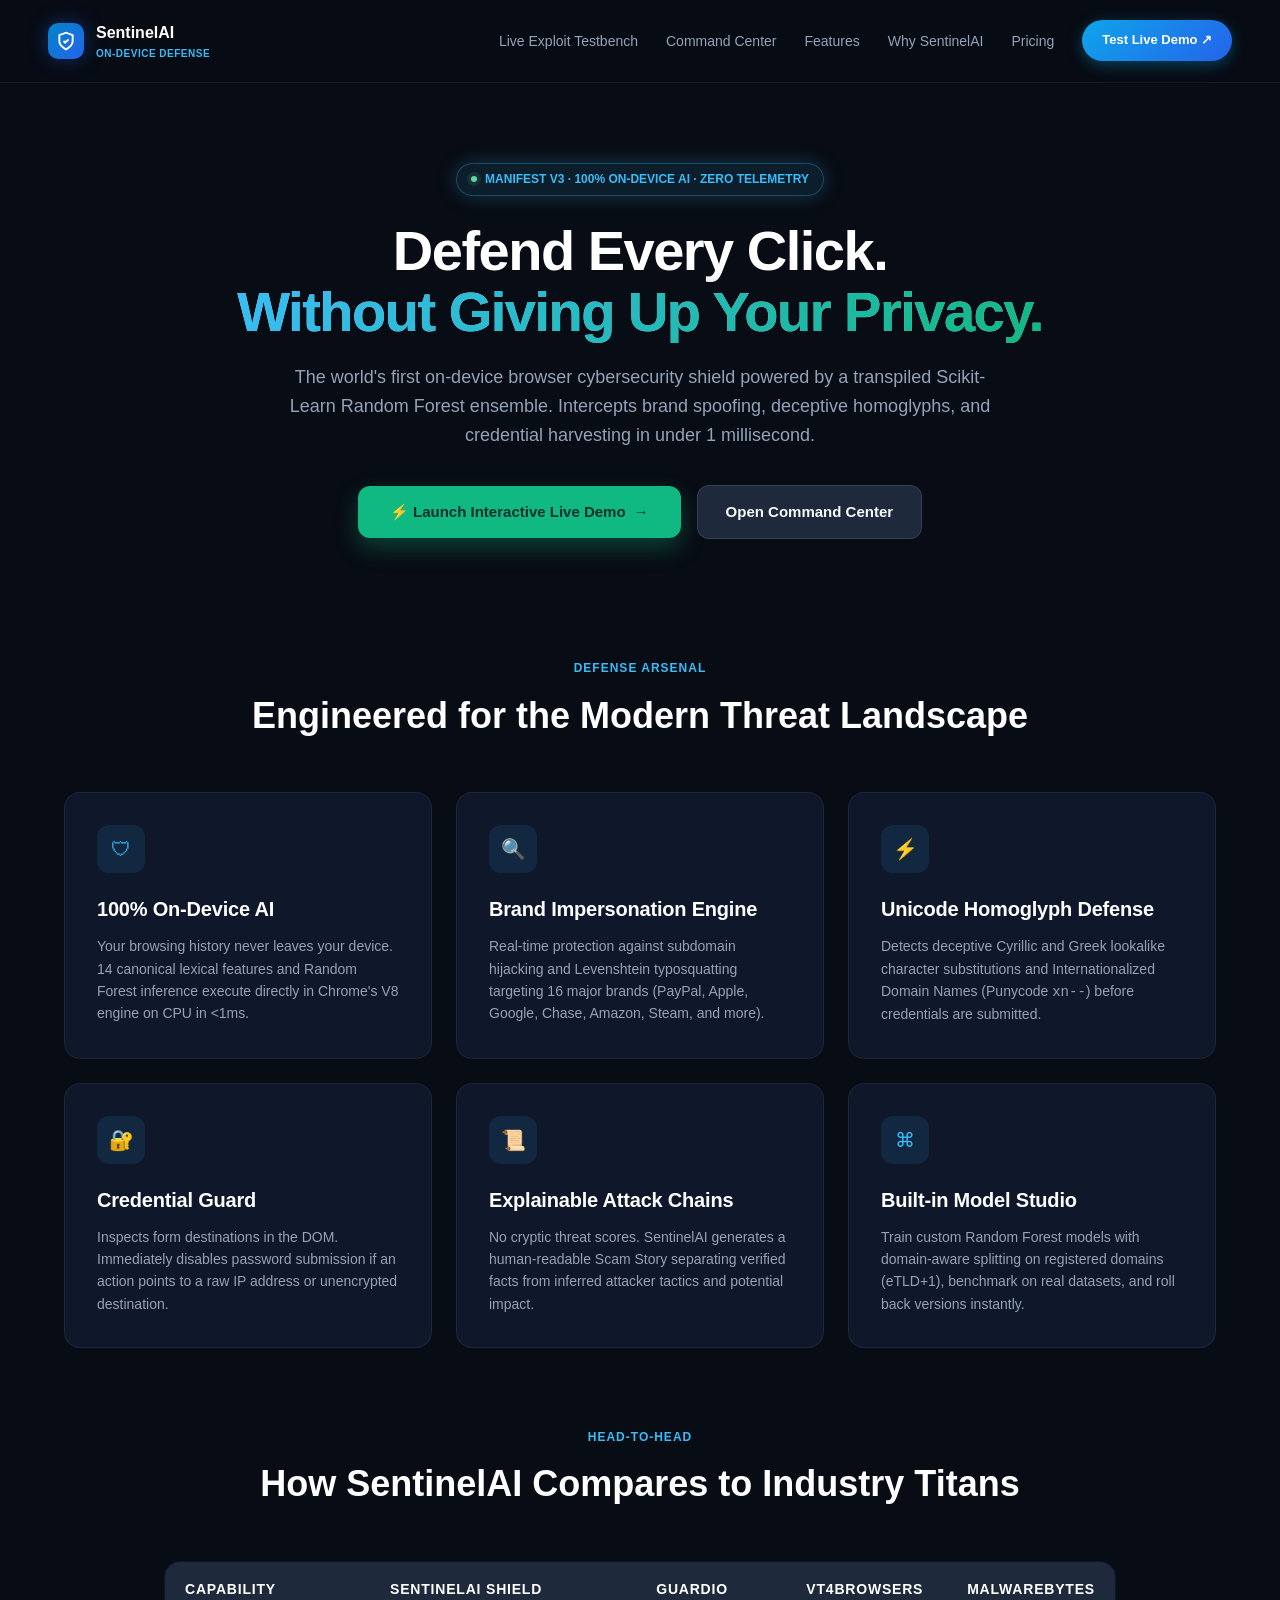
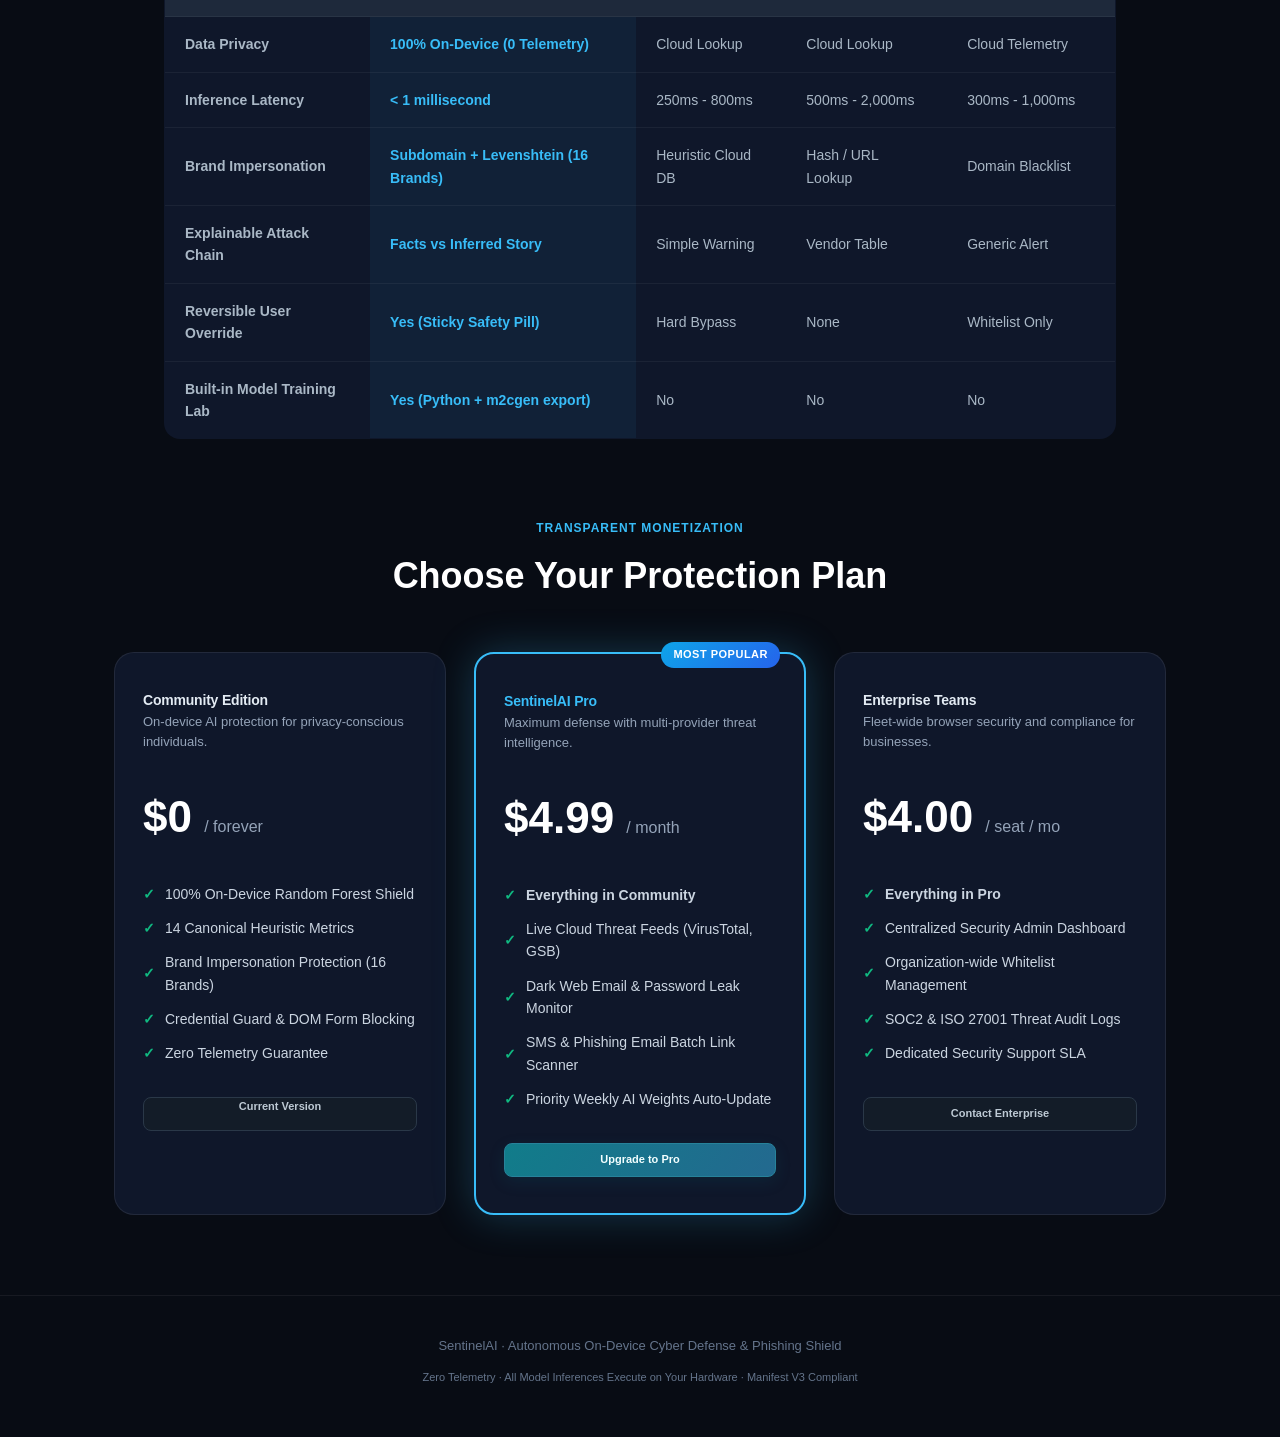
==== index.html @ c08b894d "fix(vercel): add root index.html and vercel.json routing for live production deployment" ====
<!DOCTYPE html>
<html lang="en">
<head>
  <meta charset="UTF-8">
  <meta name="viewport" content="width=device-width, initial-scale=1.0">
  <meta name="theme-color" content="#080c14">
  <title>SentinelAI · On-Device AI Cyber Defense & Phishing Shield</title>
  <link rel="stylesheet" href="dashboard/dashboard.css">
  <style>
    /* Premium Cybersecurity SaaS Landing Styles */
    :root {
      --glow-cyan: rgba(56, 189, 248, 0.25);
      --glow-green: rgba(16, 185, 129, 0.25);
      --glow-red: rgba(239, 68, 68, 0.25);
    }
    body {
      background: #080c14;
      color: #f8fafc;
      font-family: -apple-system, BlinkMacSystemFont, "Segoe UI", Roboto, sans-serif;
      margin: 0;
      padding: 0;
      overflow-x: hidden;
      line-height: 1.6;
    }
    .landing-nav {
      display: flex;
      justify-content: space-between;
      align-items: center;
      padding: 20px 48px;
      border-bottom: 1px solid rgba(255, 255, 255, 0.06);
      background: rgba(8, 12, 20, 0.8);
      backdrop-filter: blur(16px);
      position: sticky;
      top: 0;
      z-index: 100;
    }
    .landing-brand {
      display: flex;
      align-items: center;
      gap: 12px;
      text-decoration: none;
      color: #fff;
    }
    .brand-mark-lg {
      width: 36px;
      height: 36px;
      background: linear-gradient(135deg, #0284c7 0%, #2563eb 100%);
      border-radius: 10px;
      display: flex;
      align-items: center;
      justify-content: center;
      color: #fff;
      box-shadow: 0 0 20px rgba(37, 99, 235, 0.4);
    }
    .nav-links {
      display: flex;
      align-items: center;
      gap: 28px;
    }
    .nav-link-item {
      color: #94a3b8;
      text-decoration: none;
      font-size: 14px;
      font-weight: 500;
      transition: color 0.2s;
    }
    .nav-link-item:hover {
      color: #38bdf8;
    }
    .nav-cta {
      background: linear-gradient(135deg, #0ea5e9 0%, #2563eb 100%);
      color: #fff;
      padding: 10px 20px;
      border-radius: 9999px;
      font-size: 13px;
      font-weight: 700;
      text-decoration: none;
      box-shadow: 0 4px 15px rgba(14, 165, 233, 0.35);
      transition: transform 0.2s, box-shadow 0.2s;
    }
    .nav-cta:hover {
      transform: translateY(-1px);
      box-shadow: 0 6px 20px rgba(14, 165, 233, 0.5);
    }

    /* Hero Section */
    .hero-section {
      max-width: 1200px;
      margin: 0 auto;
      padding: 80px 24px 60px;
      text-align: center;
      position: relative;
    }
    .hero-badge {
      display: inline-flex;
      align-items: center;
      gap: 8px;
      background: rgba(56, 189, 248, 0.1);
      border: 1px solid rgba(56, 189, 248, 0.3);
      padding: 6px 14px;
      border-radius: 9999px;
      color: #38bdf8;
      font-size: 12px;
      font-weight: 700;
      margin-bottom: 24px;
      box-shadow: 0 0 20px var(--glow-cyan);
    }
    .hero-title {
      font-size: 56px;
      font-weight: 900;
      letter-spacing: -1.5px;
      line-height: 1.1;
      margin: 0 auto 20px;
      max-width: 900px;
      background: linear-gradient(180deg, #ffffff 40%, #94a3b8 100%);
      -webkit-background-clip: text;
      -webkit-text-fill-color: transparent;
    }
    .hero-title span {
      background: linear-gradient(135deg, #38bdf8 0%, #10b981 100%);
      -webkit-background-clip: text;
      -webkit-text-fill-color: transparent;
    }
    .hero-desc {
      font-size: 18px;
      color: #94a3b8;
      max-width: 720px;
      margin: 0 auto 36px;
      line-height: 1.6;
    }
    .hero-btns {
      display: flex;
      justify-content: center;
      align-items: center;
      gap: 16px;
      flex-wrap: wrap;
    }
    .btn-hero-primary {
      background: #10b981;
      color: #042f2e;
      padding: 14px 32px;
      border-radius: 12px;
      font-size: 15px;
      font-weight: 800;
      text-decoration: none;
      box-shadow: 0 10px 25px rgba(16, 185, 129, 0.3);
      transition: all 0.2s;
      display: inline-flex;
      align-items: center;
      gap: 8px;
    }
    .btn-hero-primary:hover {
      background: #34d399;
      transform: translateY(-2px);
      box-shadow: 0 15px 30px rgba(16, 185, 129, 0.4);
    }
    .btn-hero-secondary {
      background: #1e293b;
      color: #f8fafc;
      border: 1px solid rgba(255, 255, 255, 0.1);
      padding: 14px 28px;
      border-radius: 12px;
      font-size: 15px;
      font-weight: 700;
      text-decoration: none;
      transition: all 0.2s;
    }
    .btn-hero-secondary:hover {
      background: #334155;
      border-color: rgba(255, 255, 255, 0.2);
    }

    /* Live Features Grid */
    .features-section {
      max-width: 1200px;
      margin: 60px auto;
      padding: 0 24px;
    }
    .section-header {
      text-align: center;
      margin-bottom: 48px;
    }
    .section-eyebrow {
      font-size: 12px;
      font-weight: 800;
      color: #38bdf8;
      letter-spacing: 1px;
      text-transform: uppercase;
      margin-bottom: 8px;
    }
    .section-heading {
      font-size: 36px;
      font-weight: 800;
      margin: 0;
      color: #fff;
    }
    .features-grid {
      display: grid;
      grid-template-columns: repeat(auto-fit, minmax(320px, 1fr));
      gap: 24px;
    }
    .feature-card {
      background: #0f172a;
      border: 1px solid rgba(255, 255, 255, 0.06);
      border-radius: 16px;
      padding: 32px;
      position: relative;
      overflow: hidden;
      transition: transform 0.2s, border-color 0.2s;
    }
    .feature-card:hover {
      transform: translateY(-4px);
      border-color: rgba(56, 189, 248, 0.3);
    }
    .feature-icon-wrap {
      width: 48px;
      height: 48px;
      border-radius: 12px;
      background: rgba(56, 189, 248, 0.1);
      color: #38bdf8;
      display: flex;
      align-items: center;
      justify-content: center;
      font-size: 20px;
      margin-bottom: 20px;
    }
    .feature-card h3 {
      font-size: 20px;
      font-weight: 700;
      margin: 0 0 10px 0;
      color: #fff;
    }
    .feature-card p {
      color: #94a3b8;
      font-size: 14px;
      line-height: 1.6;
      margin: 0;
    }

    /* Comparison Table */
    .compare-section {
      max-width: 1000px;
      margin: 80px auto;
      padding: 0 24px;
    }
    .compare-table {
      width: 100%;
      border-collapse: collapse;
      background: #0f172a;
      border-radius: 16px;
      overflow: hidden;
      border: 1px solid rgba(255, 255, 255, 0.06);
    }
    .compare-table th, .compare-table td {
      padding: 16px 20px;
      text-align: left;
      border-bottom: 1px solid rgba(255, 255, 255, 0.05);
      font-size: 14px;
    }
    .compare-table th {
      background: #1e293b;
      color: #fff;
      font-weight: 700;
    }
    .highlight-col {
      background: rgba(56, 189, 248, 0.06);
      color: #38bdf8;
      font-weight: 700;
    }

    /* Pricing Section */
    .pricing-section {
      max-width: 1100px;
      margin: 80px auto;
      padding: 0 24px;
    }
    .pricing-grid {
      display: grid;
      grid-template-columns: repeat(auto-fit, minmax(300px, 1fr));
      gap: 28px;
      margin-top: 40px;
    }
    .pricing-card {
      background: #0f172a;
      border: 1px solid rgba(255, 255, 255, 0.08);
      border-radius: 20px;
      padding: 36px 28px;
      display: flex;
      flex-direction: column;
      position: relative;
    }
    .pricing-card.featured {
      border: 2px solid #38bdf8;
      box-shadow: 0 0 40px var(--glow-cyan);
    }
    .popular-tag {
      position: absolute;
      top: -12px;
      right: 24px;
      background: linear-gradient(135deg, #0ea5e9, #2563eb);
      color: #fff;
      font-size: 11px;
      font-weight: 800;
      padding: 4px 12px;
      border-radius: 9999px;
      letter-spacing: 0.5px;
    }
    .price-num {
      font-size: 44px;
      font-weight: 900;
      color: #fff;
      margin: 16px 0 6px;
    }
    .price-num small {
      font-size: 16px;
      font-weight: 500;
      color: #94a3b8;
    }
    .pricing-features {
      list-style: none;
      padding: 0;
      margin: 24px 0 32px;
      display: flex;
      flex-direction: column;
      gap: 12px;
      font-size: 14px;
      color: #cbd5e1;
    }
    .pricing-features li {
      display: flex;
      align-items: center;
      gap: 10px;
    }
    .check-icon {
      color: #10b981;
      font-weight: 800;
    }

    /* Footer */
    .landing-footer {
      border-top: 1px solid rgba(255, 255, 255, 0.06);
      padding: 40px 24px;
      text-align: center;
      color: #64748b;
      font-size: 13px;
    }
  </style>
</head>
<body>
  <!-- Navigation Header -->
  <header class="landing-nav">
    <a href="/" class="landing-brand">
      <div class="brand-mark-lg">
        <svg width="20" height="20" viewBox="0 0 24 24" fill="none" stroke="currentColor" stroke-width="2.3">
          <path d="M12 22s8-4 8-10V5l-8-3-8 3v7c0 6 8 10 8 10z"/>
          <path d="M9 12l2 2 4-4"/>
        </svg>
      </div>
      <div>
        <strong style="font-size: 16px;">SentinelAI</strong>
        <small style="display: block; font-size: 10px; color: #38bdf8; font-weight: 700; letter-spacing: 0.5px;">ON-DEVICE DEFENSE</small>
      </div>
    </a>

    <nav class="nav-links">
      <a href="/demo.html" class="nav-link-item">Live Exploit Testbench</a>
      <a href="/dashboard/" class="nav-link-item">Command Center</a>
      <a href="#features" class="nav-link-item">Features</a>
      <a href="#comparison" class="nav-link-item">Why SentinelAI</a>
      <a href="#pricing" class="nav-link-item">Pricing</a>
      <a href="/demo.html" class="nav-cta">Test Live Demo ↗</a>
    </nav>
  </header>

  <!-- Hero Banner -->
  <section class="hero-section">
    <div class="hero-badge">
      <span class="pulse-dot"></span> MANIFEST V3 · 100% ON-DEVICE AI · ZERO TELEMETRY
    </div>
    <h1 class="hero-title">Defend Every Click.<br><span>Without Giving Up Your Privacy.</span></h1>
    <p class="hero-desc">
      The world's first on-device browser cybersecurity shield powered by a transpiled Scikit-Learn Random Forest ensemble. Intercepts brand spoofing, deceptive homoglyphs, and credential harvesting in under 1 millisecond.
    </p>

    <div class="hero-btns">
      <a href="/demo.html" class="btn-hero-primary">
        <span>⚡ Launch Interactive Live Demo</span>
        <span>→</span>
      </a>
      <a href="/dashboard/" class="btn-hero-secondary">
        <span>Open Command Center</span>
      </a>
    </div>
  </section>

  <!-- Core Features -->
  <section class="features-section" id="features">
    <div class="section-header">
      <div class="section-eyebrow">DEFENSE ARSENAL</div>
      <h2 class="section-heading">Engineered for the Modern Threat Landscape</h2>
    </div>

    <div class="features-grid">
      <div class="feature-card">
        <div class="feature-icon-wrap">🛡</div>
        <h3>100% On-Device AI</h3>
        <p>Your browsing history never leaves your device. 14 canonical lexical features and Random Forest inference execute directly in Chrome's V8 engine on CPU in &lt;1ms.</p>
      </div>

      <div class="feature-card">
        <div class="feature-icon-wrap">🔍</div>
        <h3>Brand Impersonation Engine</h3>
        <p>Real-time protection against subdomain hijacking and Levenshtein typosquatting targeting 16 major brands (PayPal, Apple, Google, Chase, Amazon, Steam, and more).</p>
      </div>

      <div class="feature-card">
        <div class="feature-icon-wrap">⚡</div>
        <h3>Unicode Homoglyph Defense</h3>
        <p>Detects deceptive Cyrillic and Greek lookalike character substitutions and Internationalized Domain Names (Punycode <code>xn--</code>) before credentials are submitted.</p>
      </div>

      <div class="feature-card">
        <div class="feature-icon-wrap">🔐</div>
        <h3>Credential Guard</h3>
        <p>Inspects form destinations in the DOM. Immediately disables password submission if an action points to a raw IP address or unencrypted destination.</p>
      </div>

      <div class="feature-card">
        <div class="feature-icon-wrap">📜</div>
        <h3>Explainable Attack Chains</h3>
        <p>No cryptic threat scores. SentinelAI generates a human-readable Scam Story separating verified facts from inferred attacker tactics and potential impact.</p>
      </div>

      <div class="feature-card">
        <div class="feature-icon-wrap">⌘</div>
        <h3>Built-in Model Studio</h3>
        <p>Train custom Random Forest models with domain-aware splitting on registered domains (eTLD+1), benchmark on real datasets, and roll back versions instantly.</p>
      </div>
    </div>
  </section>

  <!-- Competitor Comparison -->
  <section class="compare-section" id="comparison">
    <div class="section-header">
      <div class="section-eyebrow">HEAD-TO-HEAD</div>
      <h2 class="section-heading">How SentinelAI Compares to Industry Titans</h2>
    </div>

    <table class="compare-table">
      <thead>
        <tr>
          <th>Capability</th>
          <th class="highlight-col">SentinelAI Shield</th>
          <th>Guardio</th>
          <th>VT4Browsers</th>
          <th>Malwarebytes</th>
        </tr>
      </thead>
      <tbody>
        <tr>
          <td><strong>Data Privacy</strong></td>
          <td class="highlight-col">100% On-Device (0 Telemetry)</td>
          <td>Cloud Lookup</td>
          <td>Cloud Lookup</td>
          <td>Cloud Telemetry</td>
        </tr>
        <tr>
          <td><strong>Inference Latency</strong></td>
          <td class="highlight-col">&lt; 1 millisecond</td>
          <td>250ms - 800ms</td>
          <td>500ms - 2,000ms</td>
          <td>300ms - 1,000ms</td>
        </tr>
        <tr>
          <td><strong>Brand Impersonation</strong></td>
          <td class="highlight-col">Subdomain + Levenshtein (16 Brands)</td>
          <td>Heuristic Cloud DB</td>
          <td>Hash / URL Lookup</td>
          <td>Domain Blacklist</td>
        </tr>
        <tr>
          <td><strong>Explainable Attack Chain</strong></td>
          <td class="highlight-col">Facts vs Inferred Story</td>
          <td>Simple Warning</td>
          <td>Vendor Table</td>
          <td>Generic Alert</td>
        </tr>
        <tr>
          <td><strong>Reversible User Override</strong></td>
          <td class="highlight-col">Yes (Sticky Safety Pill)</td>
          <td>Hard Bypass</td>
          <td>None</td>
          <td>Whitelist Only</td>
        </tr>
        <tr>
          <td><strong>Built-in Model Training Lab</strong></td>
          <td class="highlight-col">Yes (Python + m2cgen export)</td>
          <td>No</td>
          <td>No</td>
          <td>No</td>
        </tr>
      </tbody>
    </table>
  </section>

  <!-- Pricing Plans -->
  <section class="pricing-section" id="pricing">
    <div class="section-header">
      <div class="section-eyebrow">TRANSPARENT MONETIZATION</div>
      <h2 class="section-heading">Choose Your Protection Plan</h2>
    </div>

    <div class="pricing-grid">
      <!-- Community Free -->
      <div class="pricing-card">
        <h3>Community Edition</h3>
        <p style="color:#94a3b8; font-size:13px;">On-device AI protection for privacy-conscious individuals.</p>
        <div class="price-num">$0 <small>/ forever</small></div>
        <ul class="pricing-features">
          <li><span class="check-icon">✓</span> 100% On-Device Random Forest Shield</li>
          <li><span class="check-icon">✓</span> 14 Canonical Heuristic Metrics</li>
          <li><span class="check-icon">✓</span> Brand Impersonation Protection (16 Brands)</li>
          <li><span class="check-icon">✓</span> Credential Guard & DOM Form Blocking</li>
          <li><span class="check-icon">✓</span> Zero Telemetry Guarantee</li>
        </ul>
        <a href="/demo.html" class="button button-quiet" style="text-align:center; display:block;">Current Version</a>
      </div>

      <!-- Pro Edition -->
      <div class="pricing-card featured">
        <span class="popular-tag">MOST POPULAR</span>
        <h3 style="color:#38bdf8;">SentinelAI Pro</h3>
        <p style="color:#94a3b8; font-size:13px;">Maximum defense with multi-provider threat intelligence.</p>
        <div class="price-num">$4.99 <small>/ month</small></div>
        <ul class="pricing-features">
          <li><span class="check-icon">✓</span> <strong>Everything in Community</strong></li>
          <li><span class="check-icon">✓</span> Live Cloud Threat Feeds (VirusTotal, GSB)</li>
          <li><span class="check-icon">✓</span> Dark Web Email & Password Leak Monitor</li>
          <li><span class="check-icon">✓</span> SMS & Phishing Email Batch Link Scanner</li>
          <li><span class="check-icon">✓</span> Priority Weekly AI Weights Auto-Update</li>
        </ul>
        <button class="button button-primary" onclick="alert('Stripe Checkout Portal Integration: Connecting your subscription...')" style="width:100%;">Upgrade to Pro</button>
      </div>

      <!-- Teams Edition -->
      <div class="pricing-card">
        <h3>Enterprise Teams</h3>
        <p style="color:#94a3b8; font-size:13px;">Fleet-wide browser security and compliance for businesses.</p>
        <div class="price-num">$4.00 <small>/ seat / mo</small></div>
        <ul class="pricing-features">
          <li><span class="check-icon">✓</span> <strong>Everything in Pro</strong></li>
          <li><span class="check-icon">✓</span> Centralized Security Admin Dashboard</li>
          <li><span class="check-icon">✓</span> Organization-wide Whitelist Management</li>
          <li><span class="check-icon">✓</span> SOC2 & ISO 27001 Threat Audit Logs</li>
          <li><span class="check-icon">✓</span> Dedicated Security Support SLA</li>
        </ul>
        <button class="button button-quiet" onclick="alert('Contact Enterprise Sales: enterprise@sentinelai.security')" style="width:100%;">Contact Enterprise</button>
      </div>
    </div>
  </section>

  <!-- Footer -->
  <footer class="landing-footer">
    <p>SentinelAI · Autonomous On-Device Cyber Defense & Phishing Shield</p>
    <p style="font-size:11px; margin-top:8px;">Zero Telemetry · All Model Inferences Execute on Your Hardware · Manifest V3 Compliant</p>
  </footer>
</body>
</html>
---- dashboard/dashboard.css ----
:root {
  color-scheme: dark;
  --bg: #080c14;
  --sidebar: #0b1019;
  --surface: #0f1622;
  --surface-2: #131d2b;
  --surface-3: #182434;
  --line: #202c3b;
  --line-bright: #29394b;
  --text: #e8eff7;
  --muted: #91a2b5;
  --faint: #63758a;
  --cyan: #66d9e8;
  --blue: #6ea8fe;
  --green: #60d6a5;
  --amber: #f2bd66;
  --red: #fb777f;
  --violet: #ad9bff;
  --radius: 13px;
  --shadow: 0 18px 45px rgba(0, 0, 0, .24);
  font-family: Inter, ui-sans-serif, system-ui, -apple-system, BlinkMacSystemFont, "Segoe UI", sans-serif;
}

* { box-sizing: border-box; }
body { margin: 0; min-width: 320px; background: var(--bg); color: var(--text); font-size: 13px; line-height: 1.5; }
button, input, select { font: inherit; }
button { color: inherit; }
button:focus-visible, a:focus-visible, input:focus-visible, select:focus-visible { outline: 2px solid var(--cyan); outline-offset: 3px; }
a { color: inherit; text-decoration: none; }
.app-shell { display: flex; min-height: 100vh; }

.sidebar { width: 248px; flex: 0 0 248px; min-height: 100vh; display: flex; flex-direction: column; padding: 22px 14px 14px; background: var(--sidebar); border-right: 1px solid #1c2734; }
.brand { display: flex; gap: 11px; align-items: center; padding: 0 9px 28px; }
.brand-mark { width: 36px; height: 36px; display: grid; place-items: center; border-radius: 11px; background: linear-gradient(145deg, #1d5f73, #15506b 48%, #242658); box-shadow: inset 0 1px 0 #72d9e941, 0 8px 22px #0f809023; }
.brand-mark svg { width: 23px; fill: none; stroke: #b7f4f3; stroke-width: 1.7; stroke-linecap: round; stroke-linejoin: round; }
.brand strong { display: block; font-size: 17px; letter-spacing: -.5px; line-height: 1.15; }
.brand strong span { color: var(--cyan); }
.brand small { display: block; margin-top: 5px; color: var(--faint); font-size: 8px; letter-spacing: 1.55px; font-weight: 800; }
.workspace-label { padding: 0 12px 9px; color: #64768a; font-size: 9px; font-weight: 800; letter-spacing: 1.3px; }
.primary-nav { display: flex; flex-direction: column; gap: 3px; }
.nav-link { position: relative; display: flex; align-items: center; gap: 12px; min-height: 39px; padding: 0 12px; border: 0; border-radius: 8px; background: transparent; color: #9babbd; text-align: left; cursor: pointer; transition: background .2s, color .2s, transform .2s; }
.nav-link:hover { color: var(--text); background: #131d29; transform: translateX(2px); }
.nav-link.active { color: #ddfaff; background: linear-gradient(90deg, #15303a, #12212b); box-shadow: inset 2px 0 var(--cyan); }
.nav-icon { display: inline-grid; place-items: center; width: 17px; color: #71879c; font-size: 17px; }
.nav-link.active .nav-icon { color: var(--cyan); }
.nav-count { margin-left: auto; padding: 1px 7px; border: 1px solid #30404e; border-radius: 99px; color: #a6b6c8; font-size: 10px; }
.nav-divider { height: 1px; margin: 13px 10px 12px; background: #202a35; }
.sidebar-bottom { margin-top: auto; }
.privacy-card { position: relative; display: flex; gap: 10px; align-items: flex-start; margin: 0 4px 15px; padding: 12px 10px; border: 1px solid #20352f; border-radius: 10px; background: linear-gradient(140deg, #11201d, #101821); }
.privacy-lock { width: 25px; height: 25px; display: grid; place-items: center; border-radius: 7px; background: #18382e; color: var(--green); font-size: 17px; }
.privacy-card strong, .privacy-card small, .user-chip strong, .user-chip small { display: block; }
.privacy-card strong { padding-top: 1px; color: #bfe7d7; font-size: 11px; }
.privacy-card small { margin-top: 3px; max-width: 145px; color: #78968a; font-size: 9px; }
.privacy-card .status-orb { position: absolute; top: 14px; right: 12px; }
.user-chip { display: flex; align-items: center; gap: 9px; padding: 13px 5px 0; border-top: 1px solid #1c2733; }
.user-chip strong { color: #c4cfda; font-size: 10px; }
.user-chip small { margin-top: 3px; color: #687b8f; font-size: 9px; }
.avatar { width: 31px; height: 31px; flex: 0 0 auto; display: grid; place-items: center; border: 1px solid #344757; border-radius: 50%; background: linear-gradient(135deg, #1b3341, #202942); color: #a5e8e7; font-size: 10px; font-weight: 800; }
.avatar-small { width: 29px; height: 29px; border: 1px solid #344757; cursor: pointer; }
.icon-button { width: 30px; height: 30px; margin-left: auto; border: 1px solid #293747; border-radius: 8px; background: #111a26; color: #9bb0c2; cursor: pointer; }
.icon-button:hover { border-color: #426170; color: var(--cyan); }

.main-area { min-width: 0; flex: 1; display: flex; flex-direction: column; }
.topbar { position: sticky; z-index: 4; top: 0; height: 58px; display: flex; align-items: center; justify-content: space-between; padding: 0 34px; border-bottom: 1px solid #1a2531; background: #0a1019eF; backdrop-filter: blur(16px); }
.breadcrumbs { display: flex; align-items: center; gap: 11px; color: #728499; font-size: 11px; }
.breadcrumbs b { color: #405064; font-weight: 400; }
.breadcrumbs strong { color: #d7e1eb; font-weight: 600; }
.topbar-right { display: flex; align-items: center; gap: 17px; color: #73869a; font-size: 10px; }
.connection { display: flex; align-items: center; gap: 7px; color: #8c9db1; }
.connection.offline { color: var(--amber); }
.connection.offline .status-orb { background: var(--amber); box-shadow: 0 0 0 3px #f2bd6618; }
.topbar-divider { width: 1px; height: 19px; background: #25303d; }
.status-orb { width: 6px; height: 6px; display: inline-block; flex: 0 0 auto; border-radius: 50%; background: var(--green); box-shadow: 0 0 0 3px #60d6a51a; }
.content { width: min(1540px, 100%); margin: 0 auto; padding: 30px 34px 26px; flex: 1; }
.view { display: none; animation: page-in .28s ease both; }
.view.active { display: block; }
@keyframes page-in { from { opacity: 0; transform: translateY(5px); } to { opacity: 1; transform: translateY(0); } }
.page-heading { margin: 0 0 21px; }
.heading-row { display: flex; justify-content: space-between; align-items: flex-end; gap: 18px; }
.eyebrow { margin: 0 0 7px; color: #72889d; font-size: 9px; font-weight: 800; letter-spacing: 1.45px; }
h1 { margin: 0; color: #edf4fb; font-size: clamp(24px, 3vw, 31px); font-weight: 650; letter-spacing: -1.3px; line-height: 1.22; }
.heading-dot { color: var(--cyan); }
.page-subtitle { margin: 7px 0 0; color: #899aab; font-size: 12px; }
h2, h3, p { margin-top: 0; }
h3 { margin: 0; color: #e3ebf3; font-size: 14px; font-weight: 630; letter-spacing: -.2px; }
.panel-meta { color: #718397; font-size: 10px; }
.button { min-height: 34px; display: inline-flex; align-items: center; justify-content: center; gap: 9px; padding: 0 13px; border: 1px solid transparent; border-radius: 8px; font-size: 11px; font-weight: 650; cursor: pointer; transition: transform .18s, filter .18s, border-color .18s; }
.button:hover { transform: translateY(-1px); filter: brightness(1.09); }
.button:disabled { cursor: wait; opacity: .63; transform: none; }
.button-primary { border-color: #27829a; background: linear-gradient(120deg, #117c8a, #23698f); color: #f3ffff; box-shadow: 0 5px 16px #096e8226; }
.button-quiet { border-color: #2a3848; background: #131c28; color: #bdc9d4; }
.button-small { min-height: 29px; padding: 0 10px; font-size: 10px; }
.button-danger { border-color: #663541; background: #321c25; color: #ffafb2; }
.text-button { padding: 0; border: 0; background: transparent; color: var(--cyan); font-size: 10px; cursor: pointer; }
.text-button span { padding-left: 4px; }
.hidden { display: none !important; }
.status-orb + span { vertical-align: middle; }
.toast { position: fixed; z-index: 10; top: 71px; right: 30px; max-width: min(400px, calc(100vw - 32px)); padding: 11px 15px; border: 1px solid #31515c; border-radius: 9px; background: #12222c; color: #d9f5f2; box-shadow: var(--shadow); opacity: 0; transform: translateY(-8px); pointer-events: none; transition: .2s ease; }
.toast.show { opacity: 1; transform: translateY(0); }
.toast.error { border-color: #69404a; background: #291a22; color: #ffc0c1; }

.hero-panel { position: relative; min-height: 240px; overflow: hidden; display: flex; align-items: center; border: 1px solid #213b4a; border-radius: 15px; background: radial-gradient(ellipse at 68% 45%, #163449 0, #101e2b 31%, #0e1824 66%, #111923 100%); box-shadow: 0 15px 40px #00000022; }
.hero-grid { position: absolute; inset: 0; background-image: linear-gradient(#6bc8df08 1px, transparent 1px), linear-gradient(90deg, #6bc8df08 1px, transparent 1px); background-size: 31px 31px; mask-image: linear-gradient(90deg, transparent, black 44%, black); opacity: .7; }
.hero-copy { position: relative; z-index: 1; width: 57%; padding: 25px 31px; }
.hero-kicker { display: flex; align-items: center; gap: 8px; color: #9bc0cb; font-size: 8px; font-weight: 800; letter-spacing: 1.2px; }
.pulse-dot { width: 6px; height: 6px; border-radius: 50%; background: var(--green); box-shadow: 0 0 0 4px #60d6a51b; animation: pulse 2s infinite; }
@keyframes pulse { 50% { box-shadow: 0 0 0 7px #60d6a500; } }
.hero-separator { color: #456577; }
.hero-copy h2 { margin: 18px 0 8px; font-size: clamp(27px, 3vw, 38px); font-weight: 590; line-height: 1.04; letter-spacing: -1.7px; }
.hero-copy h2 span { color: #88dce2; }
.hero-copy p { max-width: 410px; margin-bottom: 15px; color: #a1afbd; font-size: 11px; }
.hero-copy .button { min-height: 34px; }
.hero-orbit { position: absolute; top: 50%; right: 7%; width: 218px; height: 218px; transform: translateY(-50%); }
.orbit { position: absolute; border: 1px solid #6ac2d51c; border-radius: 50%; }
.orbit-one { inset: 9px; animation: orbit-rotate 32s linear infinite; }
.orbit-two { inset: 33px; border-style: dashed; animation: orbit-rotate 48s linear infinite reverse; }
@keyframes orbit-rotate { to { transform: rotate(360deg); } }
.orbit-core { position: absolute; top: 50%; left: 50%; width: 81px; height: 81px; display: flex; flex-direction: column; align-items: center; justify-content: center; border: 1px solid #68d4de66; border-radius: 50%; background: radial-gradient(circle at 35% 20%, #24546a, #112737 73%); box-shadow: 0 0 35px #43cbdf2c, inset 0 0 20px #37b9cf14; transform: translate(-50%, -50%); }
.orbit-core span { color: #a3f0ee; font-size: 25px; font-weight: 740; letter-spacing: -1px; }
.orbit-core small { margin-top: -1px; color: #779eab; font-size: 7px; font-weight: 800; letter-spacing: 1.3px; }
.orbit-node { position: absolute; width: 7px; height: 7px; border: 2px solid #0d2530; border-radius: 50%; background: var(--cyan); box-shadow: 0 0 12px #63e3e5; }
.node-a { top: 25px; right: 45px; }.node-b { bottom: 35px; left: 24px; background: var(--violet); box-shadow: 0 0 12px #ad9bff; }.node-c { right: 13px; bottom: 67px; background: var(--green); box-shadow: 0 0 12px #60d6a5; }
.orbit-caption { position: absolute; bottom: -3px; width: 100%; color: #668995; text-align: center; font-size: 7px; font-weight: 800; letter-spacing: 1.5px; }

.stat-grid { display: grid; grid-template-columns: repeat(4, minmax(0, 1fr)); gap: 12px; margin: 15px 0; }
.stat-card { min-width: 0; padding: 14px 15px 11px; border: 1px solid var(--line); border-radius: 11px; background: linear-gradient(145deg, #111a26, #0d141e); }
.stat-top { display: flex; align-items: center; justify-content: space-between; color: #98a8b8; font-size: 10px; }
.stat-icon { width: 24px; height: 24px; display: grid; place-items: center; border-radius: 7px; font-size: 14px; }
.stat-icon.cyan { background: #16343c; color: var(--cyan); }.stat-icon.red { background: #351e28; color: var(--red); }.stat-icon.violet { background: #29233e; color: var(--violet); }.stat-icon.green { background: #19332c; color: var(--green); }
.stat-card > strong { display: block; margin: 9px 0 1px; color: #edf4fa; font-size: 25px; font-weight: 640; letter-spacing: -.8px; line-height: 1.1; }
.stat-card > strong.version-stat { overflow: hidden; font-size: 15px; text-overflow: ellipsis; white-space: nowrap; }
.stat-card > small { color: #708194; font-size: 9px; }
.stat-foot { min-height: 19px; display: flex; align-items: flex-end; justify-content: space-between; margin-top: 10px; color: #62758a; font-size: 8px; }
.mini-line { font-size: 15px; letter-spacing: 2px; line-height: .8; }.cyan-line { color: #56bdca; }.red-text { color: #dc8286; }
.model-live { display: flex; align-items: center; gap: 6px; color: #79b99d; font-size: 8px; font-weight: 800; letter-spacing: .5px; }
.overview-grid, .bottom-grid { display: grid; grid-template-columns: 1.15fr .85fr; gap: 13px; margin-top: 13px; }
.bottom-grid { grid-template-columns: 1fr 1fr; }
.panel { min-width: 0; border: 1px solid var(--line); border-radius: var(--radius); background: linear-gradient(145deg, #101923, #0e151f); box-shadow: 0 8px 24px #00000012; }
.chart-panel, .signal-panel, .bottom-grid > .panel { padding: 16px; }
.panel-heading { display: flex; align-items: center; justify-content: space-between; gap: 12px; margin-bottom: 11px; }
.panel-heading .eyebrow { margin-bottom: 4px; font-size: 8px; }
.chart-wrap { height: 158px; position: relative; }
.chart-wrap canvas { display: block; width: 100%; height: 100%; }
.chart-legend { display: flex; gap: 15px; padding-top: 6px; color: #8596a7; font-size: 9px; }
.chart-legend span { display: flex; align-items: center; gap: 6px; }
.legend-dot { width: 6px; height: 6px; border-radius: 50%; }.green-dot { background: var(--green); }.amber-dot { background: var(--amber); }.red-dot { background: var(--red); }
.recent-list { display: flex; flex-direction: column; }
.recent-item { display: grid; grid-template-columns: 8px minmax(0, 1fr) auto; align-items: center; gap: 9px; min-height: 45px; border-top: 1px solid #1d2935; }
.risk-bar { width: 3px; height: 23px; border-radius: 9px; background: var(--green); }.risk-bar.medium { background: var(--amber); }.risk-bar.high { background: var(--red); }
.recent-host { overflow: hidden; color: #cbd6e0; font-size: 10px; text-overflow: ellipsis; white-space: nowrap; }.recent-time { color: #63758a; font-size: 8px; white-space: nowrap; }
.health-pill { display: inline-flex; align-items: center; gap: 6px; padding: 4px 8px; border: 1px solid #244237; border-radius: 99px; background: #14251e; color: #91c9ac; font-size: 8px; font-weight: 700; }
.model-health { display: flex; align-items: center; gap: 10px; margin: 15px 0 12px; }
.model-hex { width: 39px; height: 39px; display: grid; place-items: center; border: 1px solid #365763; border-radius: 11px; background: linear-gradient(140deg, #183442, #1a2434); color: #8fe2e3; font-size: 12px; font-weight: 800; }
.model-health strong { color: #cbd8e2; font-size: 10px; }.model-health p { margin: 3px 0 0; color: #73879b; font-size: 9px; }.model-health .button { margin-left: auto; }
.metric-strip { display: grid; grid-template-columns: repeat(4, 1fr); gap: 7px; padding-top: 10px; border-top: 1px solid #1e2936; }
.metric-item small, .metric-item strong { display: block; }.metric-item small { color: #6f8092; font-size: 8px; }.metric-item strong { margin-top: 2px; color: #b8c8d6; font-size: 11px; }
.workflow { display: flex; align-items: center; justify-content: space-between; gap: 8px; margin: 15px 0 11px; }
.workflow > div { min-width: 0; display: grid; grid-template-columns: 23px 1fr; column-gap: 6px; align-items: center; }
.step-number { grid-row: span 2; color: var(--cyan); font-size: 10px; font-weight: 800; }.workflow strong { font-size: 9px; }.workflow small { overflow: hidden; color: #708195; font-size: 8px; text-overflow: ellipsis; white-space: nowrap; }.workflow-arrow { color: #405464; font-size: 13px; }.workflow-link { margin-left: 29px; }

.monitor-live { display: flex; align-items: center; gap: 8px; padding: 7px 10px; border: 1px solid #25443a; border-radius: 99px; background: #12231d; color: #8fcdb0; font-size: 8px; font-weight: 800; letter-spacing: .7px; }
.monitor-banner, .dataset-banner, .registry-banner { display: flex; align-items: center; gap: 12px; margin-bottom: 14px; padding: 13px 15px; border: 1px solid #234050; border-radius: 11px; background: linear-gradient(105deg, #122631, #111b26); }
.banner-mark { width: 31px; height: 31px; flex: 0 0 auto; display: grid; place-items: center; border-radius: 9px; background: #183641; color: var(--cyan); font-size: 17px; }
.monitor-banner strong, .dataset-banner strong, .registry-banner strong { color: #d5e5ee; font-size: 10px; }.monitor-banner p, .dataset-banner p, .registry-banner p { margin: 3px 0 0; color: #8a9cac; font-size: 9px; }.monitor-banner .button { margin-left: auto; flex: 0 0 auto; }
.two-stats { grid-template-columns: repeat(2, minmax(0, 1fr)); max-width: 520px; }
.table-panel { padding: 16px; }.table-wrap { width: 100%; overflow: auto; }
table { width: 100%; border-collapse: collapse; text-align: left; }
th { padding: 9px 10px; border-bottom: 1px solid #2a3542; color: #718499; font-size: 8px; font-weight: 800; letter-spacing: .8px; text-transform: uppercase; }
td { padding: 10px; border-bottom: 1px solid #1d2935; color: #aab8c6; font-size: 10px; }
tbody tr:hover { background: #ffffff04; }
.table-url { display: block; max-width: 380px; overflow: hidden; color: #cad7e2; text-overflow: ellipsis; white-space: nowrap; }
.risk-pill { display: inline-flex; align-items: center; gap: 5px; padding: 3px 7px; border-radius: 99px; font-size: 8px; font-weight: 800; text-transform: uppercase; }
.risk-pill.low { background: #153129; color: #73d5ad; }.risk-pill.medium { background: #362d1b; color: #efc76f; }.risk-pill.high { background: #3a2028; color: #ff929a; }

.investigation-layout { display: grid; grid-template-columns: minmax(0, 1fr) 278px; align-items: start; gap: 14px; }
.investigation-main, .investigation-aside { min-width: 0; }
.scan-input-panel { padding: 18px; }
.local-tag { display: inline-flex; align-items: center; gap: 6px; padding: 4px 7px; border: 1px solid #274538; border-radius: 6px; color: #8bc7a7; font-size: 8px; font-weight: 800; letter-spacing: .6px; white-space: nowrap; }
.input-label, .form-grid label { display: block; margin: 15px 0 7px; color: #aab8c5; font-size: 10px; font-weight: 650; }
.url-input-wrap { display: flex; align-items: center; gap: 8px; padding: 5px; border: 1px solid #2b3d4c; border-radius: 9px; background: #0a1119; transition: border-color .2s, box-shadow .2s; }
.url-input-wrap:focus-within { border-color: #3f929d; box-shadow: 0 0 0 3px #66d9e812; }
.input-prefix { padding-left: 6px; color: #64798e; font-size: 15px; }
.url-input-wrap input { width: 100%; min-width: 0; height: 33px; border: 0; outline: 0; background: transparent; color: #e4edf5; font-size: 11px; }
.url-input-wrap input::placeholder { color: #526579; }
.url-input-wrap .button { flex: 0 0 auto; }
.input-hint { margin: 8px 0 0; color: #697d90; font-size: 9px; }.input-hint span { color: #70a5b0; }
.result-placeholder { display: flex; flex-direction: column; align-items: center; justify-content: center; min-height: 280px; margin-top: 14px; padding: 24px; border: 1px dashed #293b4b; border-radius: 12px; background: radial-gradient(ellipse at 50% 35%, #152431 0, #0e151e 62%); text-align: center; }
.placeholder-radar { position: relative; width: 93px; height: 93px; display: grid; place-items: center; margin-bottom: 16px; border: 1px solid #31515a; border-radius: 50%; background: radial-gradient(circle, #18313a, #101922 67%); color: var(--cyan); font-size: 31px; }
.placeholder-radar:before, .placeholder-radar:after, .placeholder-radar i { position: absolute; content: ""; border: 1px solid #4bb7c429; border-radius: 50%; }
.placeholder-radar:before { inset: -10px; }.placeholder-radar:after { inset: 11px; }.placeholder-radar i:nth-child(1) { width: 4px; height: 4px; top: 10px; right: 14px; background: var(--cyan); }.placeholder-radar i:nth-child(2) { width: 4px; height: 4px; bottom: 20px; left: 9px; background: var(--green); }.placeholder-radar i:nth-child(3) { width: 4px; height: 4px; right: -9px; bottom: 31px; background: var(--violet); }
.result-placeholder h3 { font-size: 13px; }.result-placeholder p { max-width: 360px; margin: 5px 0 0; color: #78899c; font-size: 10px; }
.investigation-aside { display: flex; flex-direction: column; gap: 13px; }
.side-note { padding: 16px; background: radial-gradient(ellipse at 0 0, #142d38, #101923 71%); }
.note-icon { width: 30px; height: 30px; display: grid; place-items: center; margin-bottom: 14px; border: 1px solid #2e5961; border-radius: 9px; background: #183440; color: var(--cyan); font-size: 16px; }
.side-note h3 { margin-bottom: 8px; font-size: 15px; }.side-note > p:not(.eyebrow) { margin-bottom: 12px; color: #8c9cab; font-size: 10px; }
.schema-panel { padding: 15px; }.schema-count { display: grid; place-items: center; width: 23px; height: 23px; border-radius: 7px; background: #192f37; color: var(--cyan); font-size: 10px; font-weight: 800; }
.schema-list { display: grid; grid-template-columns: 1fr 1fr; gap: 6px; }.schema-item { overflow: hidden; padding: 6px; border: 1px solid #222f3d; border-radius: 6px; background: #0d151e; color: #8ea1b3; font-family: ui-monospace, SFMono-Regular, Menlo, monospace; font-size: 8px; text-overflow: ellipsis; white-space: nowrap; }
.result-card { margin-top: 14px; overflow: hidden; border: 1px solid #2b3a49; border-radius: 12px; background: #0e1620; animation: page-in .32s ease; }
.result-top { display: flex; justify-content: space-between; align-items: flex-start; gap: 12px; padding: 16px; border-bottom: 1px solid #222e3b; }
.result-domain { display: block; max-width: 550px; overflow: hidden; color: #e2edf5; font-size: 14px; font-weight: 650; text-overflow: ellipsis; white-space: nowrap; }
.result-url { display: block; max-width: 550px; overflow: hidden; margin-top: 4px; color: #788da1; font-family: ui-monospace, monospace; font-size: 9px; text-overflow: ellipsis; white-space: nowrap; }
.risk-score-wrap { display: flex; align-items: center; gap: 8px; flex: 0 0 auto; }
.risk-score { color: #ff929a; font-size: 23px; font-weight: 650; letter-spacing: -1px; }.risk-score.medium { color: var(--amber); }.risk-score.low { color: var(--green); }
.result-model { padding: 9px 16px; border-bottom: 1px solid #222e3b; color: #8394a5; font-size: 9px; }.result-model strong { color: #bbcad6; font-weight: 650; }
.result-body { display: grid; grid-template-columns: 1fr 1fr; gap: 12px; padding: 14px 16px; }
.result-section h4 { margin: 0 0 8px; color: #aebdca; font-size: 9px; letter-spacing: .5px; text-transform: uppercase; }
.signal-row { display: flex; gap: 8px; align-items: flex-start; margin-bottom: 7px; padding: 8px; border: 1px solid #27333f; border-radius: 7px; background: #111b26; color: #aab8c5; font-size: 9px; }
.signal-severity { margin-top: 1px; color: var(--red); font-size: 8px; font-weight: 800; }.signal-severity.medium { color: var(--amber); }.signal-severity.low { color: var(--blue); }
.probability-row { display: grid; grid-template-columns: 60px 1fr 38px; gap: 8px; align-items: center; margin: 9px 0; color: #94a4b4; font-size: 9px; }
.probability-track { height: 5px; overflow: hidden; border-radius: 99px; background: #263341; }.probability-track span { display: block; height: 100%; border-radius: inherit; background: var(--green); }.probability-row.phishing .probability-track span { background: var(--red); }
.probability-row strong { text-align: right; color: #cbd7e0; font-size: 9px; }
.feature-grid { display: grid; grid-template-columns: repeat(3, 1fr); gap: 5px; margin-top: 9px; }
.feature-cell { min-width: 0; padding: 6px; border: 1px solid #23303c; border-radius: 6px; }.feature-cell small { display: block; overflow: hidden; color: #6d8193; font-size: 7px; text-overflow: ellipsis; white-space: nowrap; }.feature-cell strong { display: block; margin-top: 2px; color: #bfced9; font-family: ui-monospace, monospace; font-size: 9px; }
.limitations { grid-column: 1 / -1; padding: 9px 10px; border: 1px solid #3b3426; border-radius: 7px; background: #211d15; color: #c6b792; font-size: 8px; }.limitations strong { display: block; margin-bottom: 3px; color: #ead9aa; font-size: 9px; }
.agent-grid { display: grid; grid-template-columns: .9fr 1.1fr; gap: 14px; }
.agent-intro, .steps-panel { padding: 22px; }.agent-icon { width: 39px; height: 39px; display: grid; place-items: center; margin-bottom: 18px; border: 1px solid #3a5369; border-radius: 12px; background: linear-gradient(140deg, #1c3c4a, #222943); color: #a1e9e9; font-size: 20px; box-shadow: 0 0 24px #49b7c51c; }
.agent-intro h2 { margin: 10px 0; font-size: 25px; font-weight: 620; line-height: 1.17; letter-spacing: -1px; }.agent-intro h2 span { color: var(--cyan); }.agent-intro > p:not(.eyebrow) { max-width: 460px; color: #91a1b1; font-size: 10px; }
.agent-model-row { display: flex; align-items: center; gap: 10px; margin: 18px 0; padding: 10px; border: 1px solid #243543; border-radius: 9px; background: #101a25; }.agent-model-row small, .agent-model-row strong { display: block; }.agent-model-row small { color: #73879a; font-size: 7px; letter-spacing: .8px; }.agent-model-row strong { margin-top: 3px; color: #c4d2de; font-size: 10px; }.agent-model-row .health-pill { margin-left: auto; }
.steps-panel h3 { margin-bottom: 12px; }.agent-steps { display: flex; flex-direction: column; }.agent-step { display: grid; grid-template-columns: 35px 1fr; gap: 11px; padding: 13px 0; border-top: 1px solid #202b38; }.agent-step > span { width: 29px; height: 29px; display: grid; place-items: center; border: 1px solid #29444f; border-radius: 8px; background: #152732; color: var(--cyan); font-size: 9px; font-weight: 800; }.agent-step strong { color: #c8d5df; font-size: 10px; }.agent-step p { margin: 4px 0 0; color: #788a9c; font-size: 9px; }
.disclaimer-band { display: flex; gap: 9px; margin: 14px 0; padding: 11px 13px; border: 1px solid #3a3427; border-radius: 9px; background: #1c1a14; color: #d1bd8b; }.disclaimer-band > span { font-size: 14px; }.disclaimer-band p { margin: 0; font-size: 9px; }.disclaimer-band strong { color: #f0dda7; }
.last-report-panel { padding: 16px; }.empty-state { padding: 24px; color: #788a9c; font-size: 10px; text-align: center; }.empty-state.compact { padding: 15px 8px; font-size: 9px; }

.dataset-banner code { padding: 1px 4px; border-radius: 3px; background: #0e171f; color: #bee9e9; font-size: 8px; }
.dataset-layout { display: grid; grid-template-columns: 250px minmax(0, 1fr); gap: 13px; align-items: start; }.dataset-list-panel, .dataset-detail-panel { padding: 15px; }
.dataset-list { display: flex; flex-direction: column; gap: 5px; }
.dataset-item { display: flex; align-items: center; gap: 9px; padding: 9px; border: 1px solid transparent; border-radius: 8px; cursor: pointer; }.dataset-item:hover, .dataset-item.selected { border-color: #2b5360; background: #14252d; }.dataset-file-icon { width: 28px; height: 28px; display: grid; place-items: center; border-radius: 7px; background: #1a2e36; color: var(--cyan); }.dataset-item strong, .dataset-item small { display: block; max-width: 153px; overflow: hidden; text-overflow: ellipsis; white-space: nowrap; }.dataset-item strong { color: #c5d2dd; font-size: 9px; }.dataset-item small { margin-top: 3px; color: #73869a; font-size: 8px; }.dataset-summary { min-height: 60px; padding: 8px 0 10px; text-align: left; }.summary-cards { display: grid; grid-template-columns: repeat(4, 1fr); gap: 7px; margin-bottom: 10px; }.summary-chip { padding: 8px; border: 1px solid #273440; border-radius: 7px; background: #111b25; }.summary-chip small, .summary-chip strong { display: block; }.summary-chip small { color: #718496; font-size: 8px; }.summary-chip strong { margin-top: 3px; color: #d0dbe4; font-size: 14px; }.upload-button { position: relative; overflow: hidden; cursor: pointer; }.upload-button input { position: absolute; inset: 0; opacity: 0; cursor: pointer; }
.table-pagination { display: flex; justify-content: space-between; align-items: center; gap: 10px; padding-top: 10px; color: #72869a; font-size: 9px; }.table-pagination > div { display: flex; gap: 6px; }
.validation-ok { color: var(--green); }.validation-bad { color: var(--amber); }

.training-layout { display: grid; grid-template-columns: minmax(0, 1fr) 270px; gap: 14px; align-items: start; }.training-main { display: flex; flex-direction: column; gap: 13px; }.training-config { padding: 17px; }.form-grid { display: grid; grid-template-columns: 1fr 1fr; column-gap: 18px; row-gap: 4px; }.form-grid label { margin: 9px 0; color: #a8b6c4; }.form-grid select, .compare-form select { width: 100%; height: 34px; margin-top: 6px; padding: 0 9px; border: 1px solid #293847; border-radius: 7px; background: #0b131c; color: #cfdae3; font-size: 10px; }.form-grid label > small { display: block; margin-top: 4px; color: #687c90; font-size: 8px; font-weight: 400; }.range-row { display: flex; align-items: center; gap: 10px; margin-top: 6px; }.range-row input { width: 100%; accent-color: #49bac4; }.range-row output { min-width: 26px; color: var(--cyan); font-family: ui-monospace, monospace; font-size: 11px; text-align: right; }.config-note { display: flex; gap: 9px; align-items: center; margin-top: 9px; padding: 8px; border: 1px solid #283442; border-radius: 7px; background: #111b25; }.config-note > span { color: var(--cyan); font-size: 14px; }.config-note strong, .config-note small { display: block; }.config-note strong { color: #b9c9d5; font-size: 9px; }.config-note small { margin-top: 2px; color: #74879a; font-size: 8px; }.training-config form > .button { margin-top: 15px; }
.training-info { padding: 18px; }.training-info h3 { margin: 6px 0; font-size: 14px; }.training-info > p:not(.eyebrow) { color: #8293a4; font-size: 9px; }.training-check { display: flex; gap: 9px; padding: 11px 0; border-top: 1px solid #202c37; }.training-check > span { width: 19px; height: 19px; flex: 0 0 auto; display: grid; place-items: center; border-radius: 50%; background: #19352c; color: var(--green); font-size: 10px; }.training-check strong, .training-check small { display: block; }.training-check strong { color: #bdcbd6; font-size: 9px; }.training-check small { margin-top: 3px; color: #74879a; font-size: 8px; }.training-caution { margin-top: 7px; padding: 8px; border: 1px solid #443a29; border-radius: 7px; background: #211d17; color: #d6bd87; font-size: 8px; }
.training-progress-card, .training-results { padding: 16px; }.progress-number { color: var(--cyan); font-family: ui-monospace, monospace; font-size: 17px; }.progress-track { height: 7px; overflow: hidden; margin: 12px 0 7px; border-radius: 99px; background: #263542; }.progress-track span { display: block; width: 0; height: 100%; border-radius: inherit; background: linear-gradient(90deg, #3eaaae, #72dfd4); transition: width .45s ease; }.training-progress-card > p { margin: 0; }.error-box { margin-top: 10px; padding: 10px; border: 1px solid #683d45; border-radius: 7px; background: #281a20; color: #f0a8aa; font-size: 9px; }
.training-metrics { display: grid; grid-template-columns: repeat(4, 1fr); gap: 8px; }.training-metric { padding: 10px; border: 1px solid #25333f; border-radius: 8px; background: #111a24; }.training-metric small, .training-metric strong { display: block; }.training-metric small { color: #75899c; font-size: 8px; }.training-metric strong { margin-top: 4px; color: #dce8f0; font-size: 17px; }.confusion-wrap { margin-top: 12px; }.confusion-wrap table { max-width: 450px; }.confusion-wrap caption { margin-bottom: 4px; color: #8294a5; font-size: 9px; text-align: left; }.evaluation-note { margin: 10px 0 0; color: #778a9c; font-size: 8px; }.model-version-chip { max-width: 170px; overflow: hidden; padding: 4px 7px; border: 1px solid #2b4651; border-radius: 5px; color: #9fd9dc; font-family: ui-monospace, monospace; font-size: 8px; text-overflow: ellipsis; white-space: nowrap; }

.registry-banner { margin-bottom: 14px; }.registry-banner div { min-width: 0; }.registry-list { display: grid; grid-template-columns: repeat(2, minmax(0, 1fr)); gap: 12px; margin-bottom: 14px; }.registry-card { padding: 15px; border: 1px solid var(--line); border-radius: 11px; background: linear-gradient(145deg, #111b26, #0d151f); }.registry-card.active-model { border-color: #347384; box-shadow: inset 0 1px #66d9e812; }.registry-card-top { display: flex; align-items: flex-start; gap: 10px; }.registry-card-top > div:nth-child(2) { min-width: 0; flex: 1; }.registry-card-title { display: block; overflow: hidden; color: #d0dce5; font-size: 10px; font-weight: 700; text-overflow: ellipsis; white-space: nowrap; }.registry-card-version { display: block; margin-top: 4px; color: #718599; font-family: ui-monospace, monospace; font-size: 8px; }.active-tag { padding: 3px 6px; border: 1px solid #2c584b; border-radius: 99px; background: #153027; color: #83d6ae; font-size: 7px; font-weight: 800; }.registry-meta { display: flex; justify-content: space-between; gap: 8px; margin: 12px 0; padding: 8px 0; border-top: 1px solid #26323e; border-bottom: 1px solid #26323e; color: #77899c; font-size: 8px; }.registry-card .metric-strip { margin-bottom: 10px; }.compare-panel { padding: 16px; }.compare-form { display: flex; align-items: end; gap: 12px; }.compare-form label { width: 30%; color: #a7b6c3; font-size: 9px; }.compare-form .button { flex: 0 0 auto; }.compare-vs { padding-bottom: 7px; color: #627689; font-size: 8px; font-weight: 800; }.compare-results { margin-top: 12px; }

.history-summary { display: flex; align-items: center; gap: 10px; margin-bottom: 13px; padding: 12px 15px; border: 1px solid #263846; border-radius: 10px; background: #111c26; }.history-icon { width: 31px; height: 31px; display: grid; place-items: center; border-radius: 9px; background: #1b303a; color: var(--cyan); font-size: 18px; }.history-summary strong, .history-summary small { display: block; }.history-summary strong { color: #cbd8e2; font-size: 10px; }.history-summary small { margin-top: 3px; color: #73869a; font-size: 8px; }.history-privacy { display: flex; align-items: center; gap: 7px; margin-left: auto; color: #88b99f; font-size: 8px; font-weight: 800; letter-spacing: .5px; }

.settings-grid { display: grid; grid-template-columns: 1fr 1fr; gap: 13px; }.settings-panel { padding: 16px; }.setting-row { display: flex; align-items: center; justify-content: space-between; gap: 15px; padding: 13px 0; border-top: 1px solid #202c37; }.setting-row strong { color: #c6d3dd; font-size: 10px; }.setting-row p { margin: 4px 0 0; color: #798c9e; font-size: 9px; }.switch { width: 38px; height: 21px; flex: 0 0 auto; padding: 2px; border: 1px solid #384756; border-radius: 99px; background: #202d39; cursor: pointer; transition: background .2s; }.switch span { width: 15px; height: 15px; display: block; border-radius: 50%; background: #b0bfca; transition: transform .2s; }.switch[aria-checked="true"] { border-color: #31828b; background: #17606c; }.switch[aria-checked="true"] span { background: white; transform: translateX(16px); }.service-info { display: grid; grid-template-columns: 1fr 1.2fr; gap: 10px; padding: 10px 0 15px; }.service-info span { color: #788b9d; font-size: 9px; }.service-info strong { color: #b9c8d4; font-size: 9px; font-weight: 550; }.data-control { grid-column: 1 / -1; }.data-control > p { max-width: 650px; color: #8495a5; font-size: 9px; }
.app-footer { display: flex; justify-content: space-between; gap: 12px; padding: 12px 34px; border-top: 1px solid #1b2632; color: #5f7387; font-size: 8px; letter-spacing: .55px; }.app-footer b { color: #42586a; }.app-footer span:last-child { color: #60776f; font-size: 7px; font-weight: 800; letter-spacing: .85px; }

body.light-theme {
  color-scheme: light;
  --bg: #edf2f6; --sidebar: #f6f9fb; --surface: #fff; --surface-2: #f7fafc; --surface-3: #eaf0f5; --line: #d8e1e9; --line-bright: #c8d4df; --text: #152332; --muted: #566a7e; --faint: #788c9e; --cyan: #087c8d; --blue: #2867a9; --green: #18835f; --amber: #a9680b; --red: #bc3d4a; --violet: #6951b1;
}
body.light-theme .sidebar { border-color: #d8e1e8; }.light-theme .topbar { background: #f8fafcf0; border-color: #d8e1e8; }.light-theme h1 { color: #172635; }.light-theme .panel, .light-theme .stat-card, .light-theme .registry-card { background: linear-gradient(145deg, #fff, #f8fafc); }.light-theme .hero-panel { background: radial-gradient(ellipse at 68% 45%, #ccebf0, #e6f0f3 60%, #edf2f5); }.light-theme .hero-copy h2 { color: #193242; }.light-theme .hero-copy p { color: #5a7384; }.light-theme .hero-kicker { color: #537783; }.light-theme .stat-card > strong, .light-theme .panel h3 { color: #1d2e3c; }.light-theme .nav-link { color: #556b7c; }.light-theme .nav-link.active { background: #dff0f1; color: #125263; }.light-theme .url-input-wrap, .light-theme .form-grid select, .light-theme .compare-form select { background: #f7fafc; color: #1b2b39; }.light-theme .url-input-wrap input { color: #1b2b39; }.light-theme .result-card { background: #fbfdfe; }.light-theme .result-domain, .light-theme .registry-card-title { color: #1d2e3d; }.light-theme .result-model, .light-theme .signal-row, .light-theme .feature-cell, .light-theme .training-metric { background: #f3f7fa; }.light-theme td { color: #4c6173; }.light-theme th { color: #64798c; }.light-theme .toast { background: #e9f4f5; color: #1a4850; }.light-theme .empty-state { color: #697f91; }.light-theme .scan-input-panel, .light-theme .investigation-result .result-placeholder, .light-theme .settings-panel { background: #fff; }.light-theme .monitor-banner, .light-theme .dataset-banner, .light-theme .registry-banner { background: #e5f1f3; }.light-theme .training-config, .light-theme .training-info, .light-theme .compare-panel { background: #fff; }.light-theme .schema-item { background: #f3f7fa; color: #556c7d; }.light-theme .agent-intro, .light-theme .steps-panel { background: #fff; }
body.reduce-motion *, body.reduce-motion *::before, body.reduce-motion *::after { animation-duration: .01ms !important; animation-iteration-count: 1 !important; scroll-behavior: auto !important; transition-duration: .01ms !important; }

@media (min-width: 1500px) { .content { padding-right: 43px; padding-left: 43px; }.hero-panel { min-height: 255px; } }
@media (max-width: 1050px) { .sidebar { width: 216px; flex-basis: 216px; }.content { padding-right: 22px; padding-left: 22px; }.topbar { padding-right: 22px; padding-left: 22px; }.stat-grid { grid-template-columns: repeat(2, minmax(0, 1fr)); }.hero-orbit { right: 2%; transform: translateY(-50%) scale(.82); }.workflow { gap: 5px; }.workflow-arrow { display: none; }.workflow > div { grid-template-columns: 19px 1fr; }.investigation-layout { grid-template-columns: minmax(0, 1fr) 235px; }.dataset-layout { grid-template-columns: 205px minmax(0, 1fr); }.training-layout { grid-template-columns: minmax(0, 1fr) 235px; } }
@media (max-width: 760px) { .sidebar { width: 64px; flex-basis: 64px; padding-right: 7px; padding-left: 7px; }.brand { justify-content: center; padding-right: 0; padding-left: 0; }.brand > span:last-child, .workspace-label, .nav-link:not(.active) .nav-count, .nav-link { font-size: 0; }.brand-mark { flex: 0 0 auto; }.primary-nav { align-items: center; }.nav-link { width: 43px; min-height: 42px; justify-content: center; padding: 0; font-size: 0; }.nav-link .nav-icon { font-size: 17px; }.nav-link .nav-count { position: absolute; top: -3px; right: -4px; min-width: 15px; padding: 0 4px; background: #142330; font-size: 8px; }.nav-divider { width: 38px; margin: 9px 0; }.privacy-card { justify-content: center; margin: 0 0 9px; padding: 8px 0; }.privacy-card > div, .privacy-card .status-orb, .user-chip > span:not(.avatar), .user-chip .icon-button { display: none; }.user-chip { justify-content: center; padding-top: 9px; }.topbar { height: 52px; padding: 0 14px; }.topbar-right { gap: 9px; }.topbar-right time, .topbar-divider { display: none; }.content { padding: 22px 14px 19px; }.app-footer { padding-right: 14px; padding-left: 14px; }.app-footer span:last-child { display: none; }.hero-panel { min-height: 222px; }.hero-copy { width: 77%; padding: 20px; }.hero-copy h2 { font-size: 28px; }.hero-copy p { max-width: 310px; font-size: 10px; }.hero-orbit { right: -78px; opacity: .36; transform: translateY(-50%) scale(.75); }.overview-grid, .bottom-grid, .agent-grid, .settings-grid { grid-template-columns: 1fr; }.investigation-layout { grid-template-columns: 1fr; }.investigation-aside { display: grid; grid-template-columns: 1fr 1fr; }.dataset-layout { grid-template-columns: 1fr; }.dataset-list { display: grid; grid-template-columns: repeat(2, 1fr); }.dataset-item strong { max-width: calc(100vw - 150px); }.training-layout { grid-template-columns: 1fr; }.training-info { display: grid; grid-template-columns: 1fr 1fr; gap: 0 12px; }.training-info > .eyebrow, .training-info > h3, .training-info > p, .training-caution { grid-column: 1 / -1; }.registry-list { grid-template-columns: 1fr; }.compare-form { flex-wrap: wrap; }.compare-form label { width: calc(50% - 25px); }.compare-form .button { margin-left: auto; }.settings-grid .data-control { grid-column: auto; } }
@media (max-width: 480px) { h1 { font-size: 24px; }.page-heading.heading-row { align-items: flex-start; flex-direction: column; }.hero-copy { width: 100%; }.hero-orbit { right: -105px; opacity: .22; }.stat-grid { gap: 8px; }.stat-card { padding: 11px; }.stat-card > strong { font-size: 21px; }.stat-card > strong.version-stat { font-size: 12px; }.stat-top { font-size: 9px; }.stat-foot { font-size: 7px; }.workflow { flex-direction: column; align-items: flex-start; }.workflow > div { width: 100%; }.workflow small { white-space: normal; }.workflow-link { margin-left: 0; }.investigation-aside { grid-template-columns: 1fr; }.url-input-wrap { flex-wrap: wrap; }.url-input-wrap input { width: calc(100% - 38px); }.url-input-wrap .button { width: 100%; }.result-body { grid-template-columns: 1fr; }.limitations { grid-column: auto; }.risk-score { font-size: 18px; }.form-grid { grid-template-columns: 1fr; }.summary-cards { grid-template-columns: repeat(2, 1fr); }.table-pagination { align-items: flex-start; flex-direction: column; }.table-pagination > div { width: 100%; justify-content: space-between; }.history-privacy { font-size: 0; }.history-privacy .status-orb { width: 8px; height: 8px; }.monitor-banner, .dataset-banner, .registry-banner { align-items: flex-start; }.monitor-banner .button { align-self: center; }.two-stats { max-width: none; }.training-metrics { grid-template-columns: repeat(2, 1fr); }.service-info { grid-template-columns: 1fr 1fr; }.settings-grid { gap: 9px; } }


/* ==========================================================================
   SentinelAI Extended Cybersecurity Dashboard Additions
   ========================================================================== */

/* Intel View Grid */
.intel-grid {
  display: grid;
  grid-template-columns: repeat(auto-fit, minmax(280px, 1fr));
  gap: 16px;
  margin-bottom: 24px;
}
.intel-card {
  display: flex;
  flex-direction: column;
  gap: 8px;
}
.intel-header {
  display: flex;
  justify-content: space-between;
  align-items: center;
}
.intel-badge {
  font-size: 11px;
  font-weight: 800;
  color: var(--accent-cyan);
  letter-spacing: 0.5px;
}
.feed-status {
  font-size: 10px;
  font-weight: 700;
  padding: 2px 8px;
  border-radius: 9999px;
  text-transform: uppercase;
}
.status-optin {
  background: rgba(245, 158, 11, 0.15);
  color: #fbbf24;
  border: 1px solid rgba(245, 158, 11, 0.3);
}
.status-active {
  background: rgba(16, 185, 129, 0.15);
  color: #34d399;
  border: 1px solid rgba(16, 185, 129, 0.3);
}
.api-key-row {
  display: flex;
  gap: 8px;
  margin-top: 6px;
}
.key-input {
  flex: 1;
  background: #090d16;
  border: 1px solid var(--border-subtle);
  color: var(--text-main);
  padding: 8px 12px;
  border-radius: var(--radius-sm);
  font-size: 12px;
}
.key-input:focus {
  border-color: var(--accent-cyan);
  outline: none;
}
.key-hint {
  font-size: 11px;
  color: var(--text-faint);
}
.feed-meta-row {
  display: flex;
  justify-content: space-between;
  align-items: center;
  font-size: 11px;
  color: var(--text-muted);
}
.tag-live {
  background: rgba(56, 189, 248, 0.15);
  color: #38bdf8;
  padding: 2px 6px;
  border-radius: 4px;
  font-size: 10px;
  font-weight: 700;
}

/* IoC Investigation Panel */
.ioc-search-row {
  display: flex;
  gap: 8px;
  margin-top: 12px;
}
.ioc-results {
  margin-top: 16px;
  padding: 12px;
  background: #090d16;
  border-radius: var(--radius-sm);
  border: 1px solid var(--border-subtle);
}

/* Analyzer Layout */
.analyzer-layout {
  display: flex;
  flex-direction: column;
  gap: 20px;
}
.analyzer-results {
  display: flex;
  flex-direction: column;
  gap: 16px;
}
.entropy-meter-wrap {
  display: flex;
  flex-direction: column;
  gap: 6px;
  background: #0f172a;
  padding: 14px;
  border-radius: var(--radius-md);
  border: 1px solid var(--border-subtle);
}
.entropy-bar-track {
  height: 8px;
  background: #1e293b;
  border-radius: 4px;
  overflow: hidden;
}
.entropy-bar-fill {
  height: 100%;
  background: linear-gradient(90deg, #10b981 0%, #f59e0b 60%, #ef4444 100%);
  transition: width 0.3s;
}

/* Privacy Flow Steps */
.privacy-grid {
  display: grid;
  grid-template-columns: 1fr;
  gap: 20px;
}
.privacy-flow-steps {
  display: flex;
  align-items: center;
  justify-content: space-between;
  gap: 12px;
  margin-top: 16px;
  flex-wrap: wrap;
}
.flow-step {
  flex: 1;
  min-width: 140px;
  background: #090d16;
  border: 1px solid var(--border-subtle);
  border-radius: var(--radius-md);
  padding: 14px;
  position: relative;
}
.step-num {
  font-size: 10px;
  font-weight: 800;
  color: var(--accent-cyan);
  background: rgba(56, 189, 248, 0.1);
  padding: 2px 6px;
  border-radius: 4px;
  display: inline-block;
  margin-bottom: 6px;
}
.flow-arrow {
  color: var(--text-faint);
  font-size: 16px;
}

/* Feedback Panel */
.feedback-panel form {
  display: flex;
  flex-direction: column;
  gap: 12px;
  margin-top: 14px;
}
.feedback-panel label {
  display: flex;
  flex-direction: column;
  gap: 4px;
  font-size: 12px;
  color: var(--text-muted);
}

/* Whitelist Manager */
.whitelist-input-row {
  display: flex;
  gap: 8px;
  margin-top: 10px;
}
.chip-container {
  display: flex;
  flex-wrap: wrap;
  gap: 8px;
  margin-top: 12px;
}
.whitelist-chip {
  display: flex;
  align-items: center;
  gap: 6px;
  background: #1e293b;
  border: 1px solid var(--border-subtle);
  color: var(--text-main);
  padding: 4px 10px;
  border-radius: 9999px;
  font-size: 11px;
}
.chip-delete {
  cursor: pointer;
  color: #ef4444;
  font-weight: 700;
}
.chip-delete:hover {
  color: #f87171;
}

/* History Filter Bar */
.filter-bar {
  display: flex;
  justify-content: space-between;
  align-items: center;
  gap: 12px;
  margin-bottom: 16px;
  flex-wrap: wrap;
}
.search-wrap input {
  background: #090d16;
  border: 1px solid var(--border-subtle);
  color: var(--text-main);
  padding: 6px 12px;
  border-radius: var(--radius-sm);
  font-size: 12px;
  width: 240px;
}
.num-input {
  width: 70px;
  background: #090d16;
  border: 1px solid var(--border-subtle);
  color: var(--text-main);
  padding: 6px 8px;
  border-radius: var(--radius-sm);
  text-align: center;
  font-size: 13px;
  font-weight: 700;
}
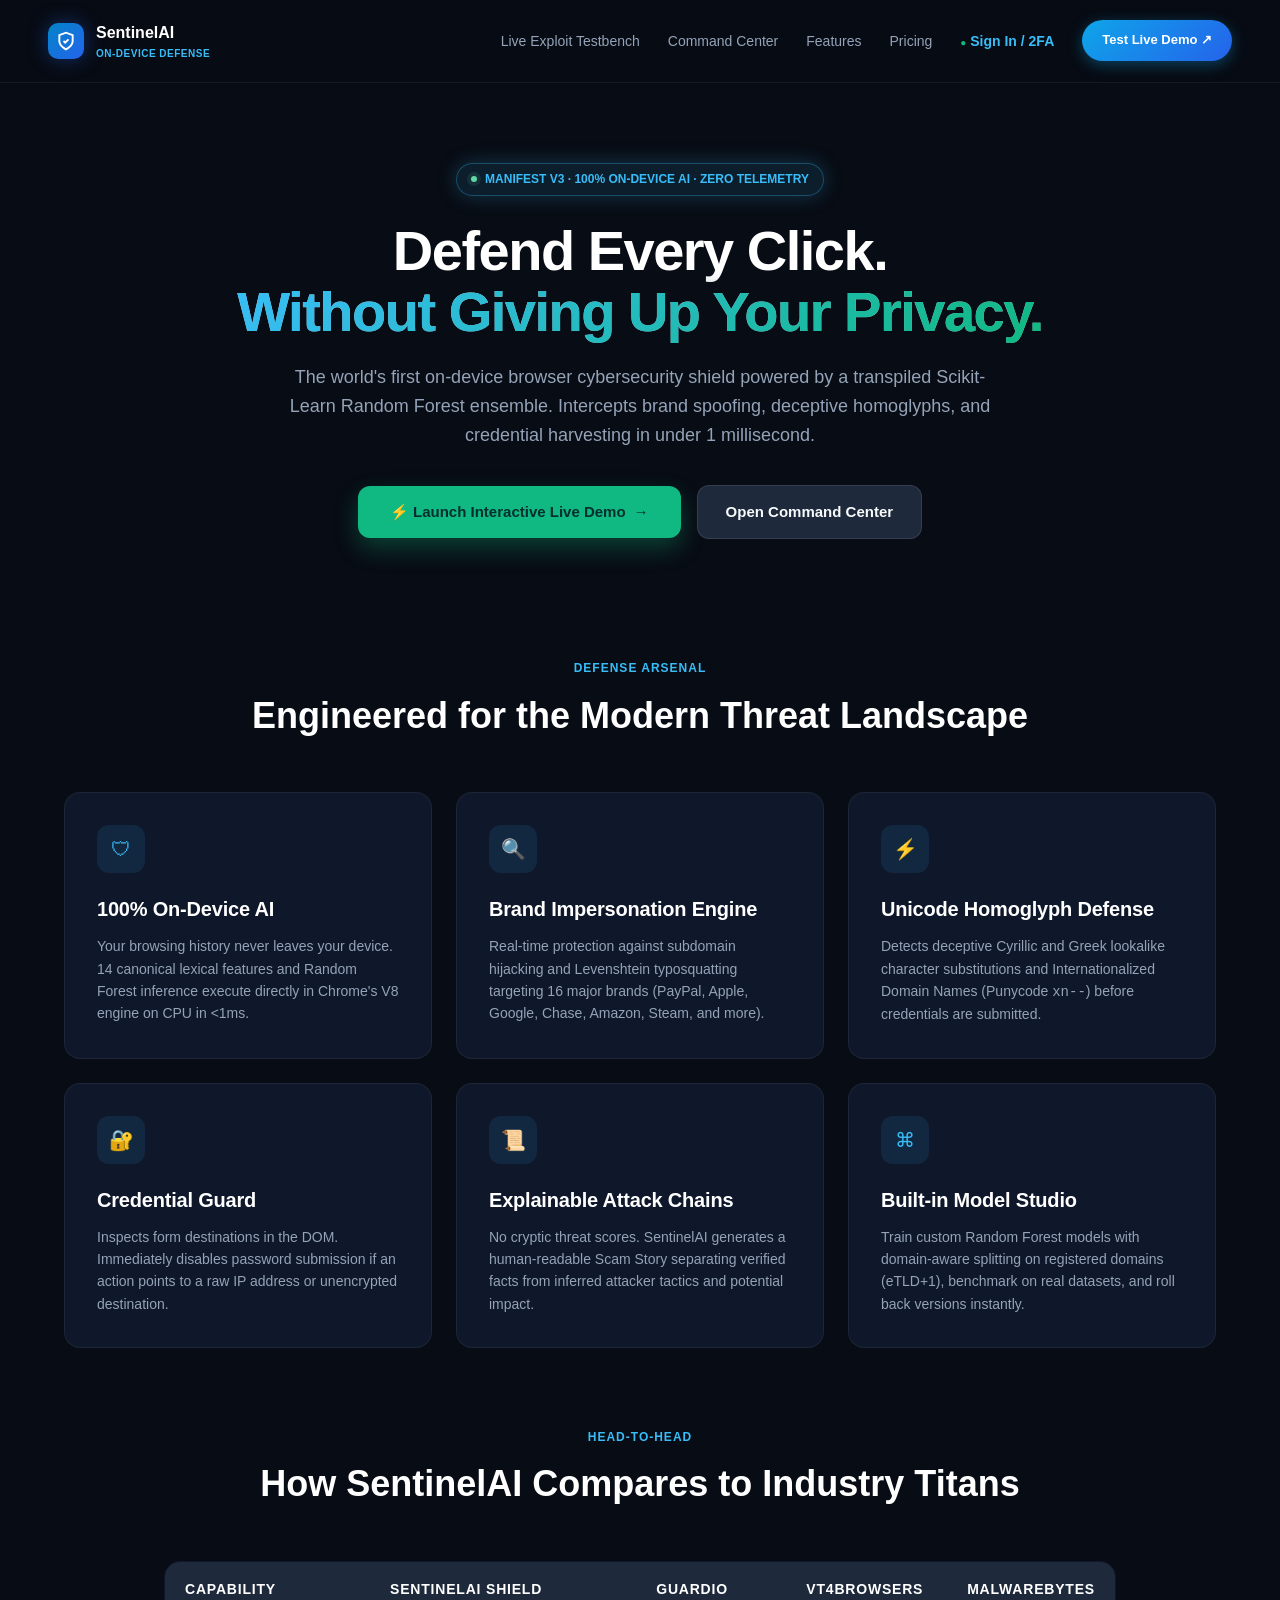
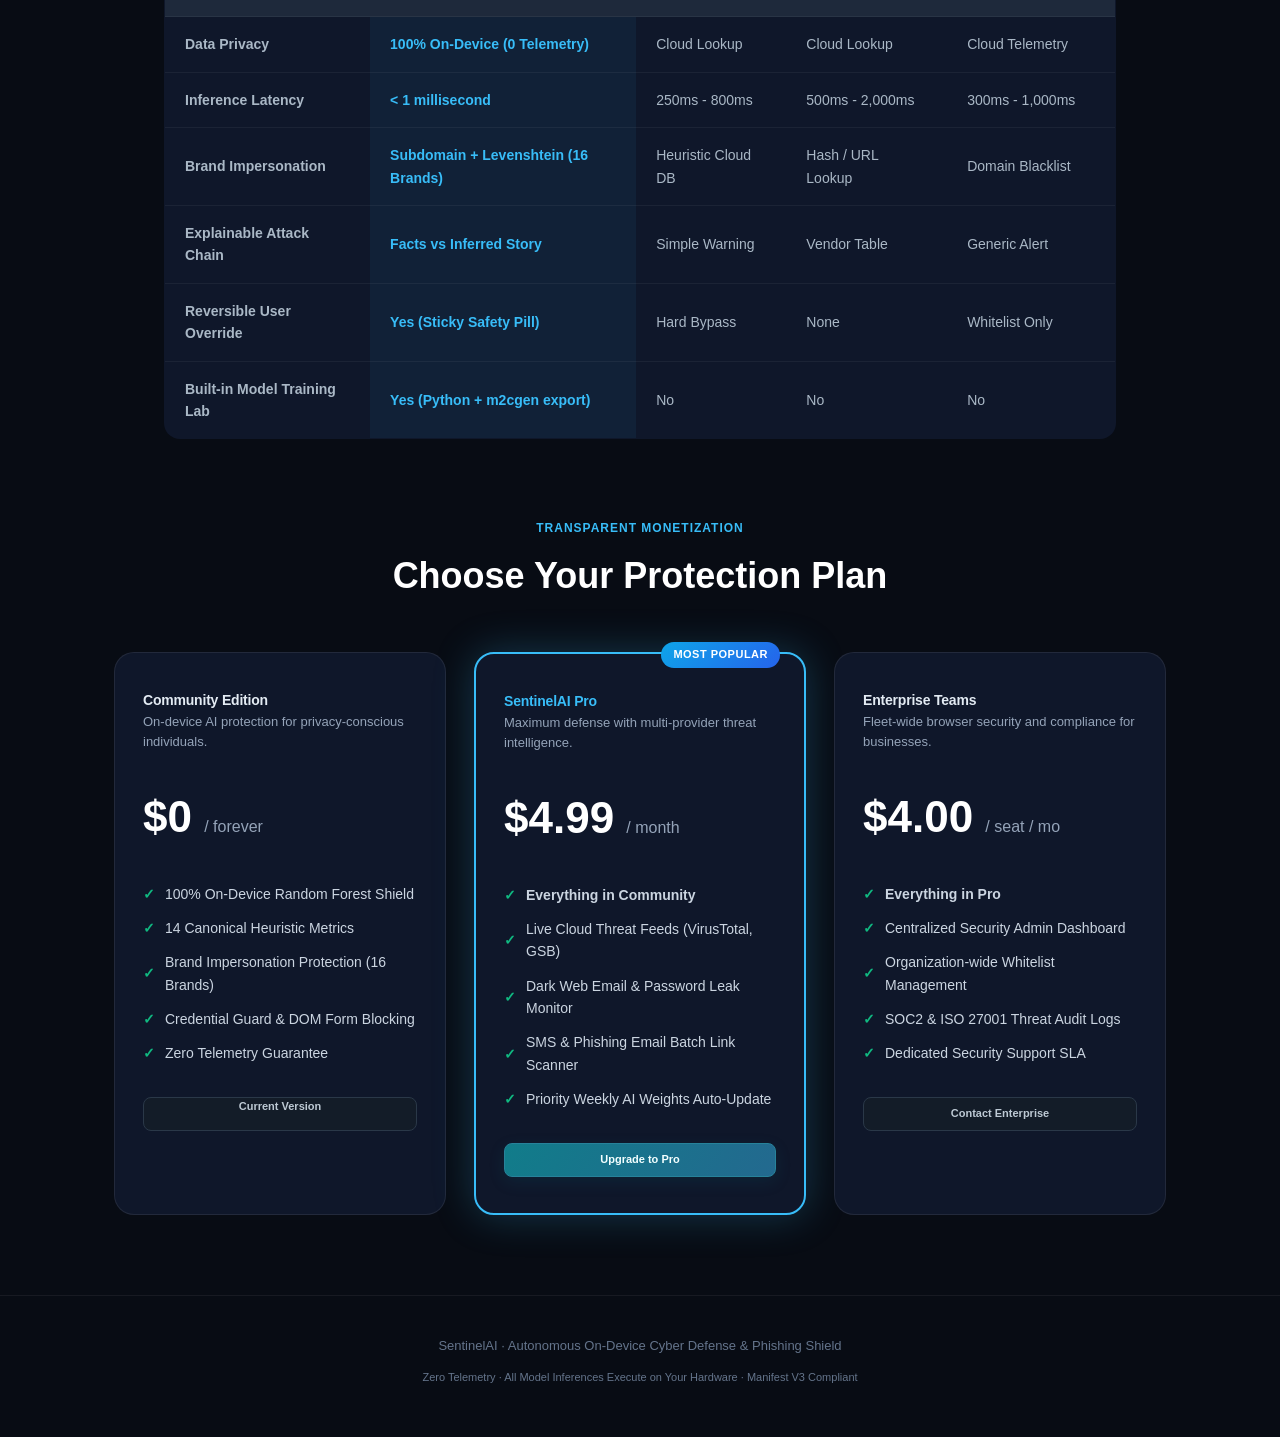
==== commit 1f651655: "feat(auth): add professional 2FA authentication, Google login, and persistent SQLite search logging" ====
--- a/index.html
+++ b/index.html
@@ -366,8 +366,8 @@
       <a href="/demo.html" class="nav-link-item">Live Exploit Testbench</a>
       <a href="/dashboard/" class="nav-link-item">Command Center</a>
       <a href="#features" class="nav-link-item">Features</a>
-      <a href="#comparison" class="nav-link-item">Why SentinelAI</a>
       <a href="#pricing" class="nav-link-item">Pricing</a>
+      <a href="/auth.html" class="nav-link-item" style="color:#38bdf8; font-weight:700;"><span style="color:#10b981; font-size:10px;">●</span> Sign In / 2FA</a>
       <a href="/demo.html" class="nav-cta">Test Live Demo ↗</a>
     </nav>
   </header>
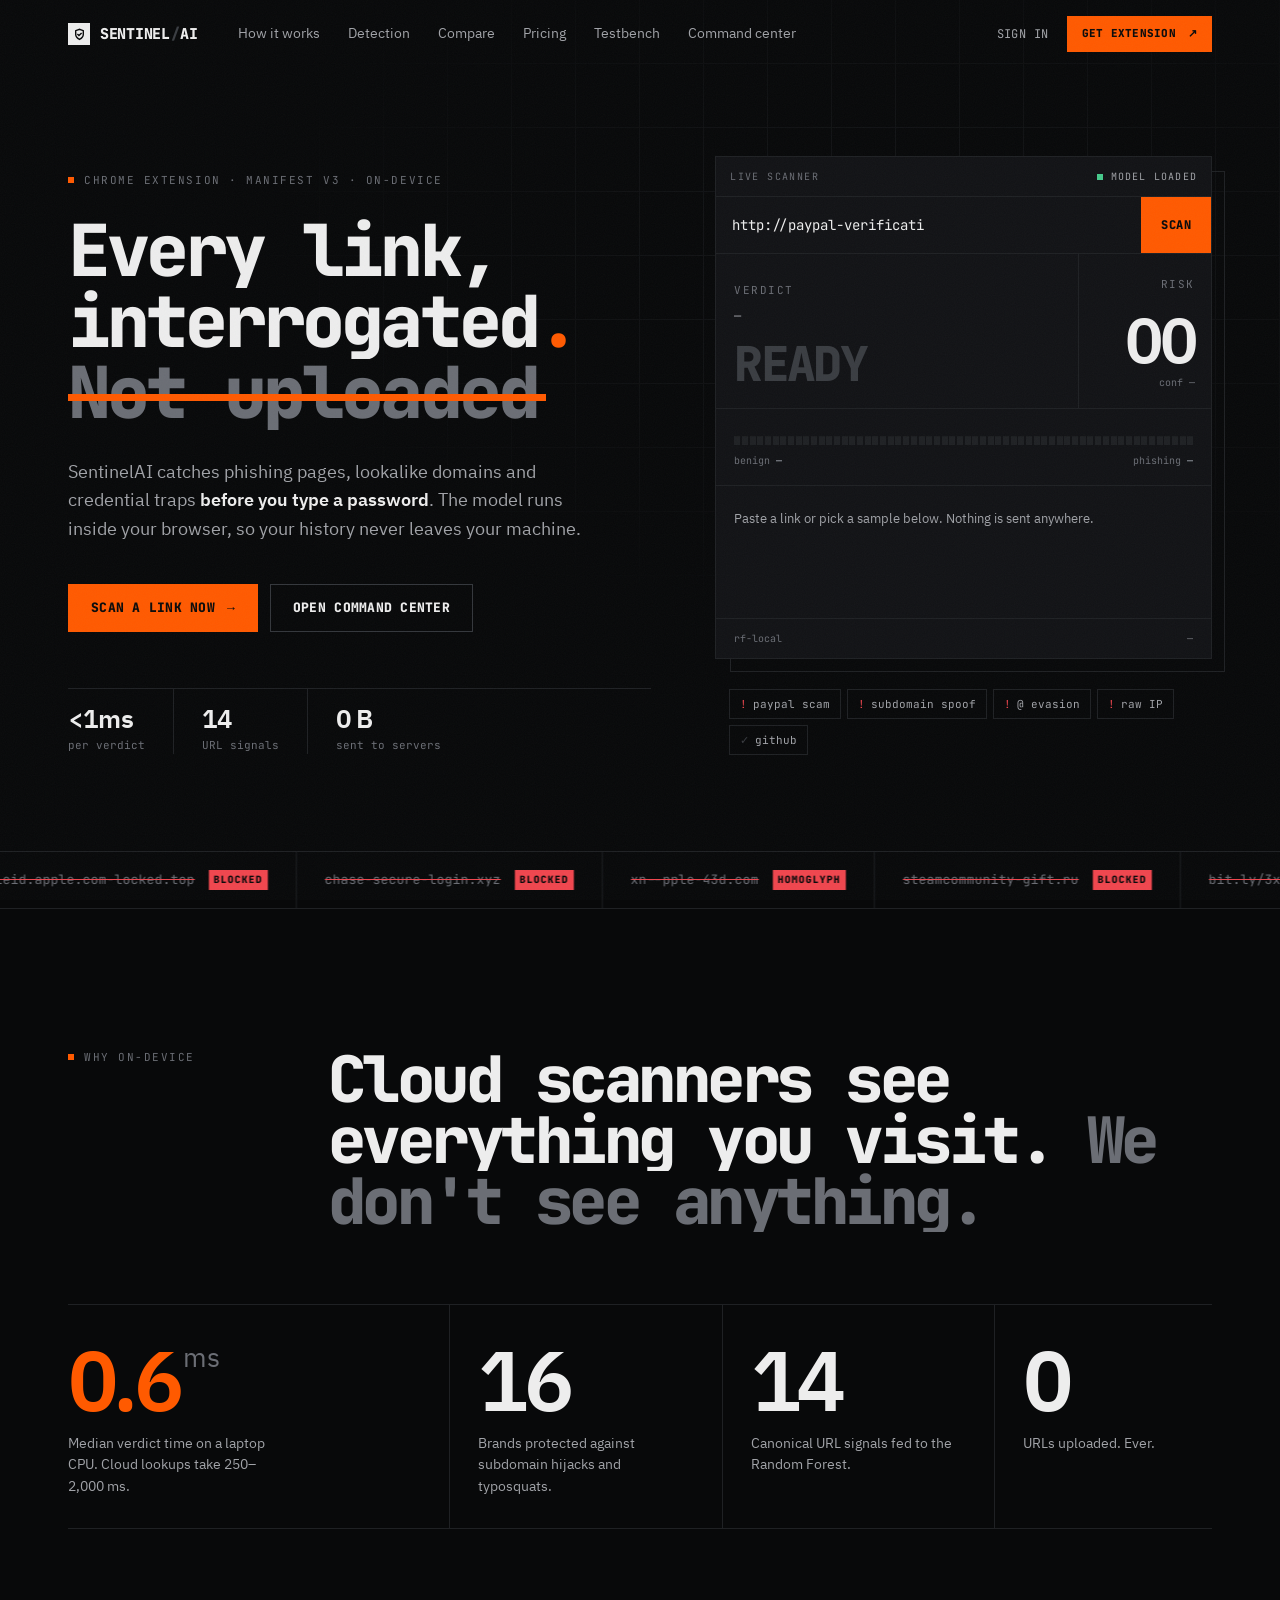
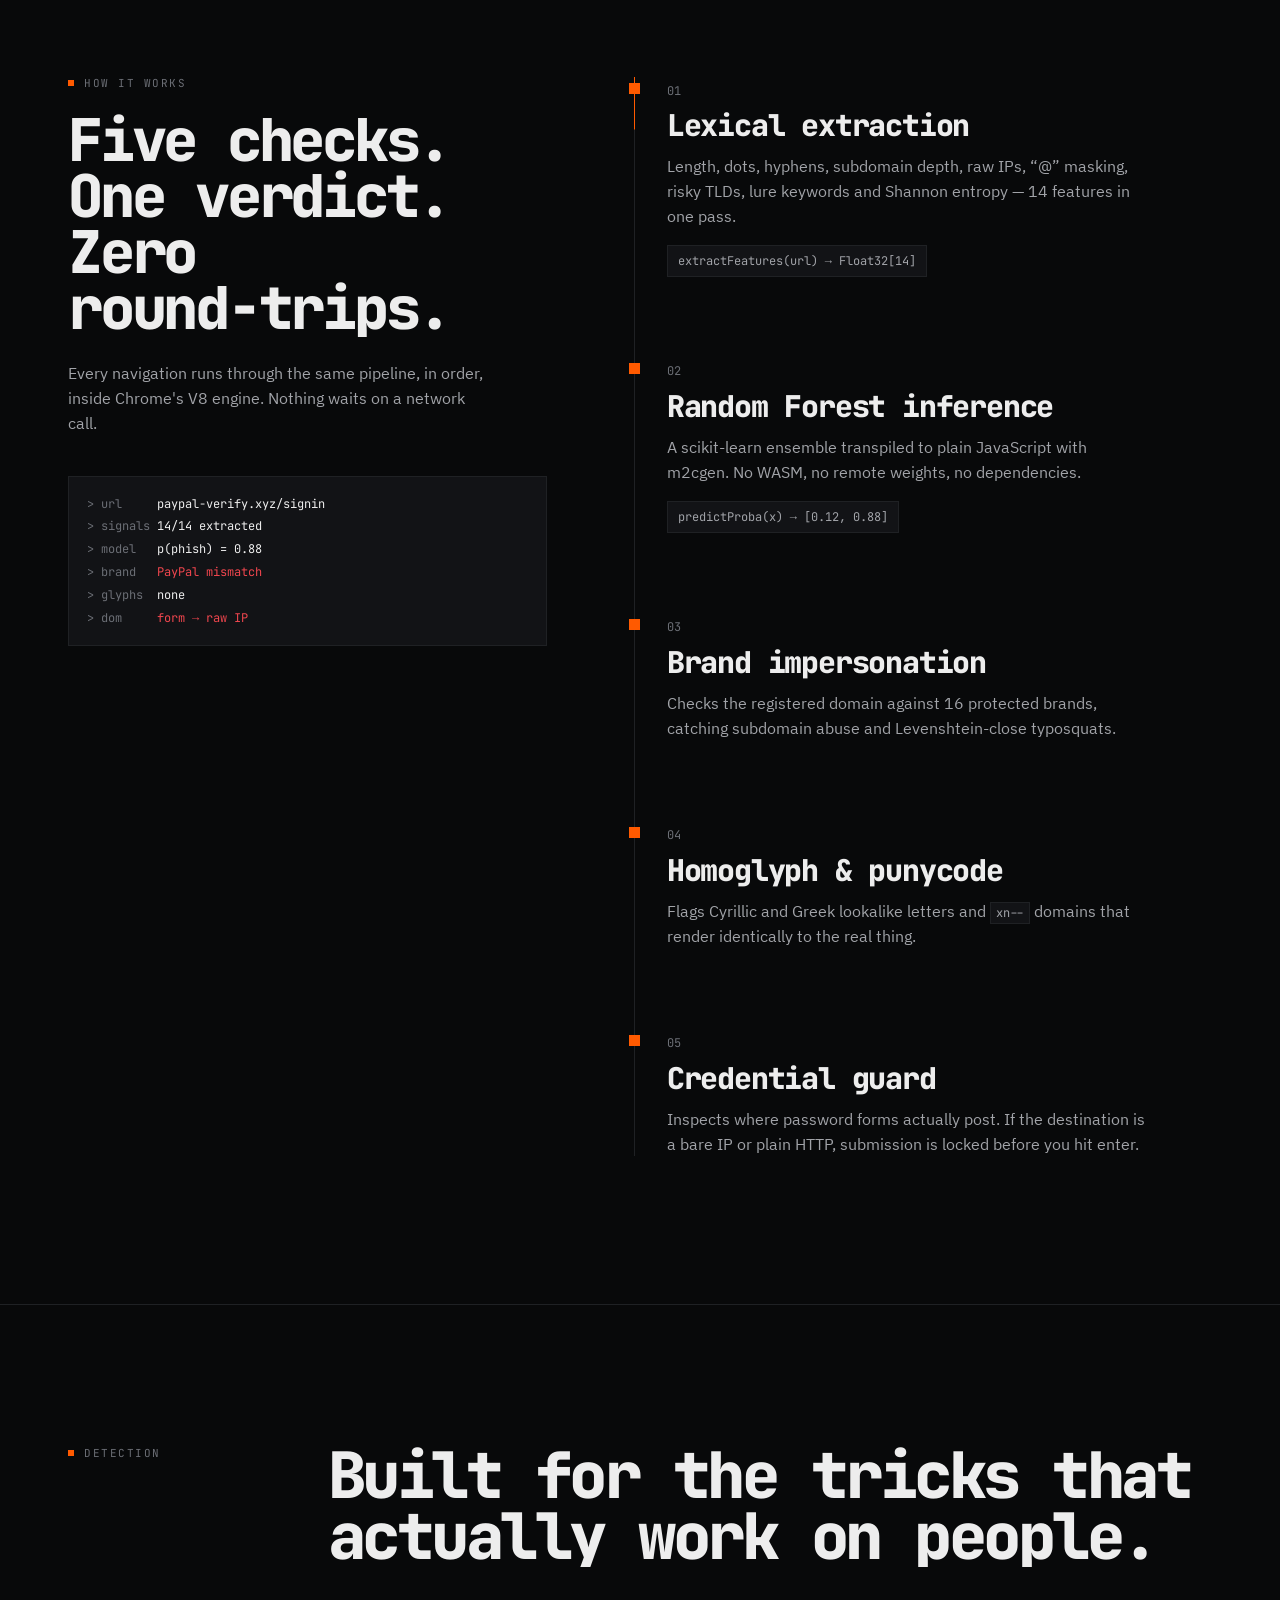
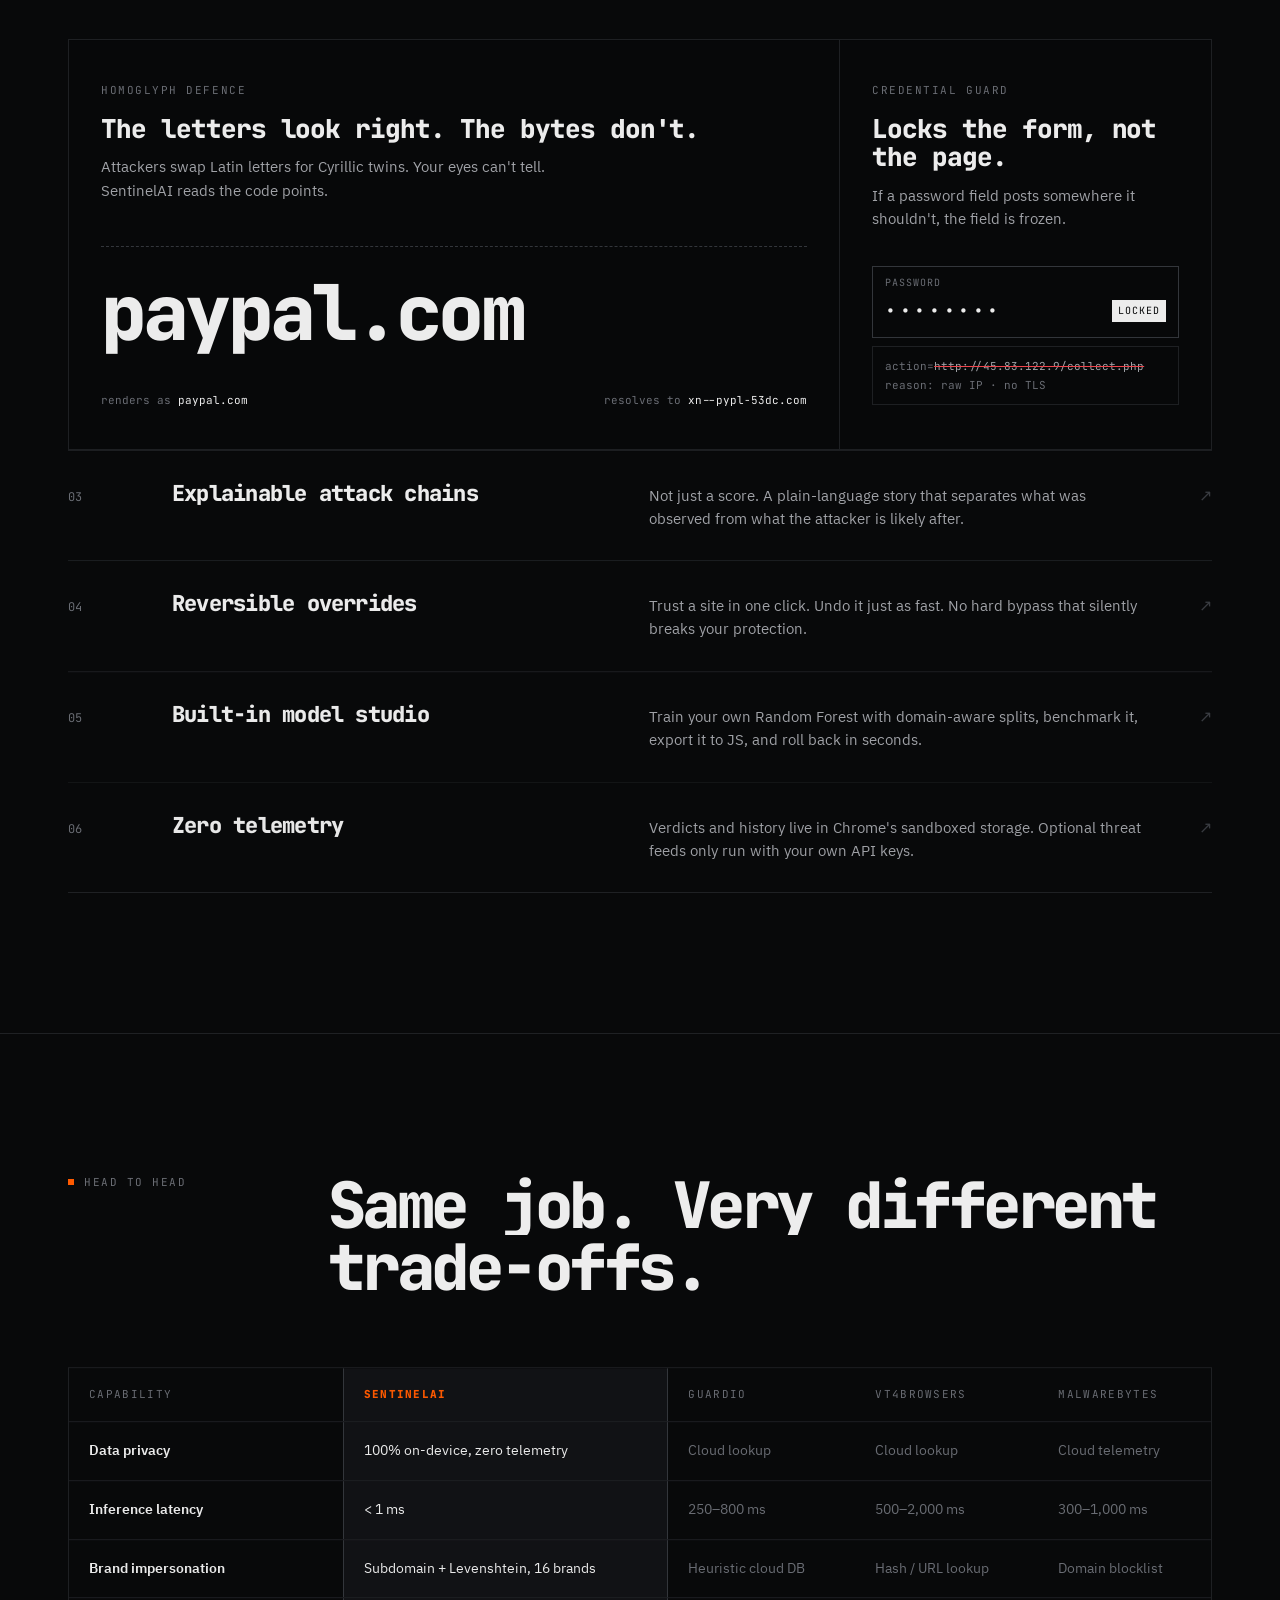
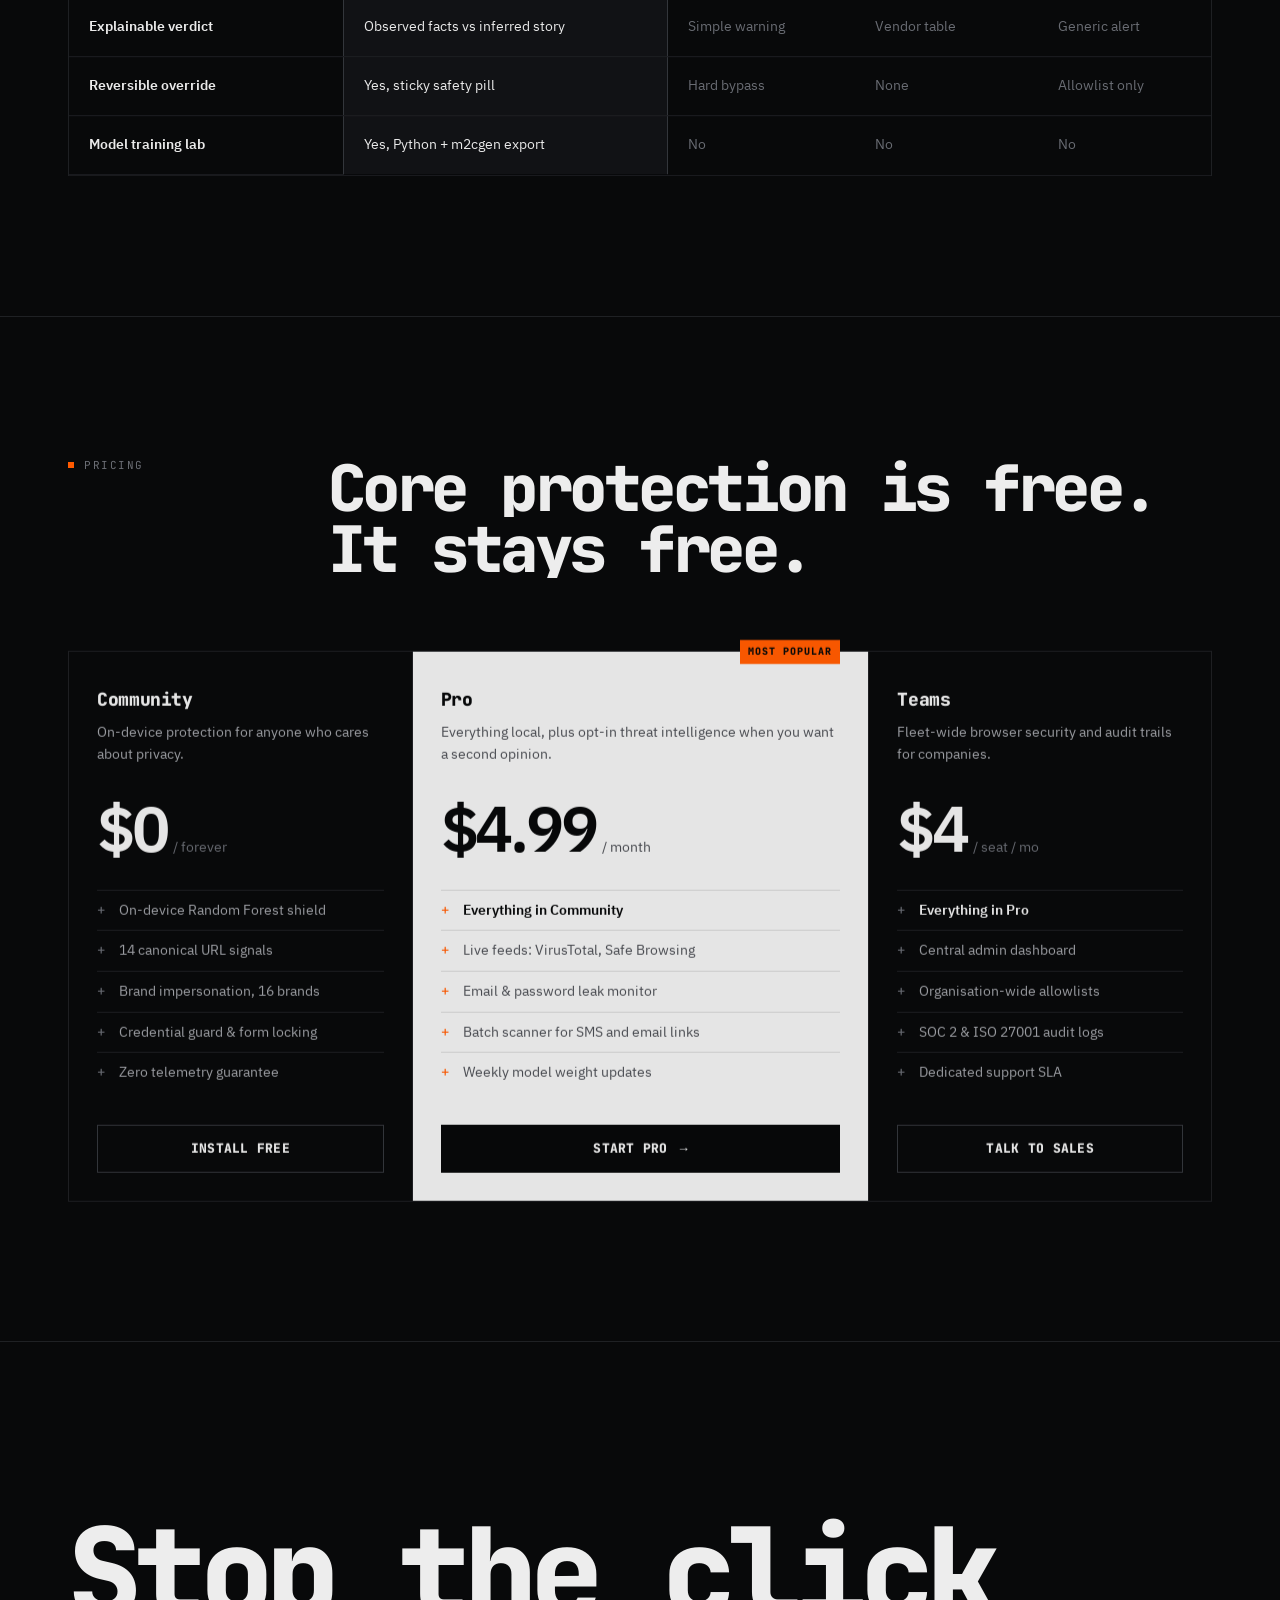
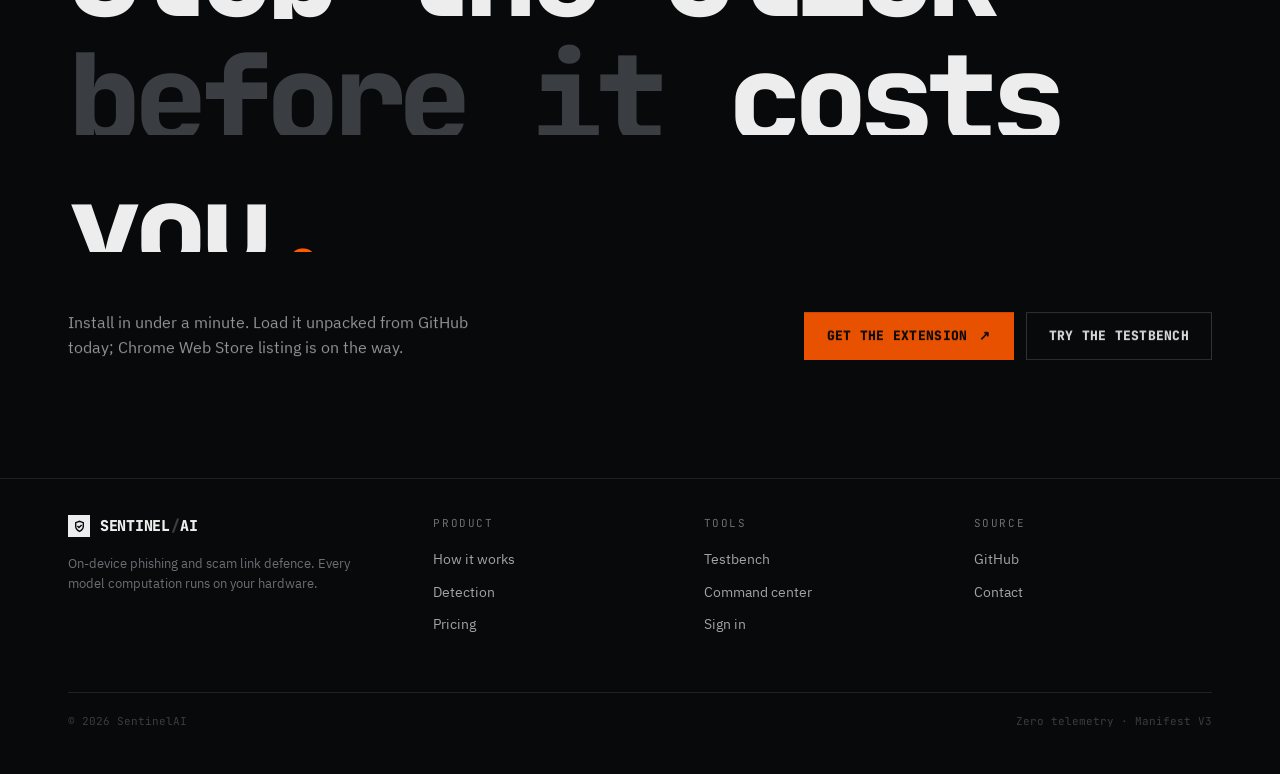
==== commit 58f568e9: "The final UI" ====
--- a/index.html
+++ b/index.html
@@ -3,566 +3,439 @@
 <head>
   <meta charset="UTF-8">
   <meta name="viewport" content="width=device-width, initial-scale=1.0">
-  <meta name="theme-color" content="#080c14">
-  <title>SentinelAI · On-Device AI Cyber Defense & Phishing Shield</title>
-  <link rel="stylesheet" href="dashboard/dashboard.css">
-  <style>
-    /* Premium Cybersecurity SaaS Landing Styles */
-    :root {
-      --glow-cyan: rgba(56, 189, 248, 0.25);
-      --glow-green: rgba(16, 185, 129, 0.25);
-      --glow-red: rgba(239, 68, 68, 0.25);
-    }
-    body {
-      background: #080c14;
-      color: #f8fafc;
-      font-family: -apple-system, BlinkMacSystemFont, "Segoe UI", Roboto, sans-serif;
-      margin: 0;
-      padding: 0;
-      overflow-x: hidden;
-      line-height: 1.6;
-    }
-    .landing-nav {
-      display: flex;
-      justify-content: space-between;
-      align-items: center;
-      padding: 20px 48px;
-      border-bottom: 1px solid rgba(255, 255, 255, 0.06);
-      background: rgba(8, 12, 20, 0.8);
-      backdrop-filter: blur(16px);
-      position: sticky;
-      top: 0;
-      z-index: 100;
-    }
-    .landing-brand {
-      display: flex;
-      align-items: center;
-      gap: 12px;
-      text-decoration: none;
-      color: #fff;
-    }
-    .brand-mark-lg {
-      width: 36px;
-      height: 36px;
-      background: linear-gradient(135deg, #0284c7 0%, #2563eb 100%);
-      border-radius: 10px;
-      display: flex;
-      align-items: center;
-      justify-content: center;
-      color: #fff;
-      box-shadow: 0 0 20px rgba(37, 99, 235, 0.4);
-    }
-    .nav-links {
-      display: flex;
-      align-items: center;
-      gap: 28px;
-    }
-    .nav-link-item {
-      color: #94a3b8;
-      text-decoration: none;
-      font-size: 14px;
-      font-weight: 500;
-      transition: color 0.2s;
-    }
-    .nav-link-item:hover {
-      color: #38bdf8;
-    }
-    .nav-cta {
-      background: linear-gradient(135deg, #0ea5e9 0%, #2563eb 100%);
-      color: #fff;
-      padding: 10px 20px;
-      border-radius: 9999px;
-      font-size: 13px;
-      font-weight: 700;
-      text-decoration: none;
-      box-shadow: 0 4px 15px rgba(14, 165, 233, 0.35);
-      transition: transform 0.2s, box-shadow 0.2s;
-    }
-    .nav-cta:hover {
-      transform: translateY(-1px);
-      box-shadow: 0 6px 20px rgba(14, 165, 233, 0.5);
-    }
-
-    /* Hero Section */
-    .hero-section {
-      max-width: 1200px;
-      margin: 0 auto;
-      padding: 80px 24px 60px;
-      text-align: center;
-      position: relative;
-    }
-    .hero-badge {
-      display: inline-flex;
-      align-items: center;
-      gap: 8px;
-      background: rgba(56, 189, 248, 0.1);
-      border: 1px solid rgba(56, 189, 248, 0.3);
-      padding: 6px 14px;
-      border-radius: 9999px;
-      color: #38bdf8;
-      font-size: 12px;
-      font-weight: 700;
-      margin-bottom: 24px;
-      box-shadow: 0 0 20px var(--glow-cyan);
-    }
-    .hero-title {
-      font-size: 56px;
-      font-weight: 900;
-      letter-spacing: -1.5px;
-      line-height: 1.1;
-      margin: 0 auto 20px;
-      max-width: 900px;
-      background: linear-gradient(180deg, #ffffff 40%, #94a3b8 100%);
-      -webkit-background-clip: text;
-      -webkit-text-fill-color: transparent;
-    }
-    .hero-title span {
-      background: linear-gradient(135deg, #38bdf8 0%, #10b981 100%);
-      -webkit-background-clip: text;
-      -webkit-text-fill-color: transparent;
-    }
-    .hero-desc {
-      font-size: 18px;
-      color: #94a3b8;
-      max-width: 720px;
-      margin: 0 auto 36px;
-      line-height: 1.6;
-    }
-    .hero-btns {
-      display: flex;
-      justify-content: center;
-      align-items: center;
-      gap: 16px;
-      flex-wrap: wrap;
-    }
-    .btn-hero-primary {
-      background: #10b981;
-      color: #042f2e;
-      padding: 14px 32px;
-      border-radius: 12px;
-      font-size: 15px;
-      font-weight: 800;
-      text-decoration: none;
-      box-shadow: 0 10px 25px rgba(16, 185, 129, 0.3);
-      transition: all 0.2s;
-      display: inline-flex;
-      align-items: center;
-      gap: 8px;
-    }
-    .btn-hero-primary:hover {
-      background: #34d399;
-      transform: translateY(-2px);
-      box-shadow: 0 15px 30px rgba(16, 185, 129, 0.4);
-    }
-    .btn-hero-secondary {
-      background: #1e293b;
-      color: #f8fafc;
-      border: 1px solid rgba(255, 255, 255, 0.1);
-      padding: 14px 28px;
-      border-radius: 12px;
-      font-size: 15px;
-      font-weight: 700;
-      text-decoration: none;
-      transition: all 0.2s;
-    }
-    .btn-hero-secondary:hover {
-      background: #334155;
-      border-color: rgba(255, 255, 255, 0.2);
-    }
-
-    /* Live Features Grid */
-    .features-section {
-      max-width: 1200px;
-      margin: 60px auto;
-      padding: 0 24px;
-    }
-    .section-header {
-      text-align: center;
-      margin-bottom: 48px;
-    }
-    .section-eyebrow {
-      font-size: 12px;
-      font-weight: 800;
-      color: #38bdf8;
-      letter-spacing: 1px;
-      text-transform: uppercase;
-      margin-bottom: 8px;
-    }
-    .section-heading {
-      font-size: 36px;
-      font-weight: 800;
-      margin: 0;
-      color: #fff;
-    }
-    .features-grid {
-      display: grid;
-      grid-template-columns: repeat(auto-fit, minmax(320px, 1fr));
-      gap: 24px;
-    }
-    .feature-card {
-      background: #0f172a;
-      border: 1px solid rgba(255, 255, 255, 0.06);
-      border-radius: 16px;
-      padding: 32px;
-      position: relative;
-      overflow: hidden;
-      transition: transform 0.2s, border-color 0.2s;
-    }
-    .feature-card:hover {
-      transform: translateY(-4px);
-      border-color: rgba(56, 189, 248, 0.3);
-    }
-    .feature-icon-wrap {
-      width: 48px;
-      height: 48px;
-      border-radius: 12px;
-      background: rgba(56, 189, 248, 0.1);
-      color: #38bdf8;
-      display: flex;
-      align-items: center;
-      justify-content: center;
-      font-size: 20px;
-      margin-bottom: 20px;
-    }
-    .feature-card h3 {
-      font-size: 20px;
-      font-weight: 700;
-      margin: 0 0 10px 0;
-      color: #fff;
-    }
-    .feature-card p {
-      color: #94a3b8;
-      font-size: 14px;
-      line-height: 1.6;
-      margin: 0;
-    }
-
-    /* Comparison Table */
-    .compare-section {
-      max-width: 1000px;
-      margin: 80px auto;
-      padding: 0 24px;
-    }
-    .compare-table {
-      width: 100%;
-      border-collapse: collapse;
-      background: #0f172a;
-      border-radius: 16px;
-      overflow: hidden;
-      border: 1px solid rgba(255, 255, 255, 0.06);
-    }
-    .compare-table th, .compare-table td {
-      padding: 16px 20px;
-      text-align: left;
-      border-bottom: 1px solid rgba(255, 255, 255, 0.05);
-      font-size: 14px;
-    }
-    .compare-table th {
-      background: #1e293b;
-      color: #fff;
-      font-weight: 700;
-    }
-    .highlight-col {
-      background: rgba(56, 189, 248, 0.06);
-      color: #38bdf8;
-      font-weight: 700;
-    }
-
-    /* Pricing Section */
-    .pricing-section {
-      max-width: 1100px;
-      margin: 80px auto;
-      padding: 0 24px;
-    }
-    .pricing-grid {
-      display: grid;
-      grid-template-columns: repeat(auto-fit, minmax(300px, 1fr));
-      gap: 28px;
-      margin-top: 40px;
-    }
-    .pricing-card {
-      background: #0f172a;
-      border: 1px solid rgba(255, 255, 255, 0.08);
-      border-radius: 20px;
-      padding: 36px 28px;
-      display: flex;
-      flex-direction: column;
-      position: relative;
-    }
-    .pricing-card.featured {
-      border: 2px solid #38bdf8;
-      box-shadow: 0 0 40px var(--glow-cyan);
-    }
-    .popular-tag {
-      position: absolute;
-      top: -12px;
-      right: 24px;
-      background: linear-gradient(135deg, #0ea5e9, #2563eb);
-      color: #fff;
-      font-size: 11px;
-      font-weight: 800;
-      padding: 4px 12px;
-      border-radius: 9999px;
-      letter-spacing: 0.5px;
-    }
-    .price-num {
-      font-size: 44px;
-      font-weight: 900;
-      color: #fff;
-      margin: 16px 0 6px;
-    }
-    .price-num small {
-      font-size: 16px;
-      font-weight: 500;
-      color: #94a3b8;
-    }
-    .pricing-features {
-      list-style: none;
-      padding: 0;
-      margin: 24px 0 32px;
-      display: flex;
-      flex-direction: column;
-      gap: 12px;
-      font-size: 14px;
-      color: #cbd5e1;
-    }
-    .pricing-features li {
-      display: flex;
-      align-items: center;
-      gap: 10px;
-    }
-    .check-icon {
-      color: #10b981;
-      font-weight: 800;
-    }
-
-    /* Footer */
-    .landing-footer {
-      border-top: 1px solid rgba(255, 255, 255, 0.06);
-      padding: 40px 24px;
-      text-align: center;
-      color: #64748b;
-      font-size: 13px;
-    }
-  </style>
+  <meta name="theme-color" content="#08090a">
+  <meta name="description" content="SentinelAI is a Chrome extension that catches phishing links, brand impersonation and credential traps on your device, in under a millisecond, without sending your browsing anywhere.">
+  <title>SentinelAI — On-device phishing defence for Chrome</title>
+  <link rel="icon" href="/icons/icon48.png" type="image/png">
+  <link rel="preload" href="/assets/fonts/jetbrains-mono-latin-800-normal.woff2" as="font" type="font/woff2" crossorigin>
+  <link rel="stylesheet" href="/assets/css/brand.css">
+  <link rel="stylesheet" href="/assets/css/landing.css">
+  <script>document.documentElement.classList.add('js');</script>
 </head>
 <body>
-  <!-- Navigation Header -->
-  <header class="landing-nav">
-    <a href="/" class="landing-brand">
-      <div class="brand-mark-lg">
-        <svg width="20" height="20" viewBox="0 0 24 24" fill="none" stroke="currentColor" stroke-width="2.3">
-          <path d="M12 22s8-4 8-10V5l-8-3-8 3v7c0 6 8 10 8 10z"/>
-          <path d="M9 12l2 2 4-4"/>
-        </svg>
-      </div>
-      <div>
-        <strong style="font-size: 16px;">SentinelAI</strong>
-        <small style="display: block; font-size: 10px; color: #38bdf8; font-weight: 700; letter-spacing: 0.5px;">ON-DEVICE DEFENSE</small>
-      </div>
-    </a>
-
-    <nav class="nav-links">
-      <a href="/demo.html" class="nav-link-item">Live Exploit Testbench</a>
-      <a href="/dashboard/" class="nav-link-item">Command Center</a>
-      <a href="#features" class="nav-link-item">Features</a>
-      <a href="#pricing" class="nav-link-item">Pricing</a>
-      <a href="/auth.html" class="nav-link-item" style="color:#38bdf8; font-weight:700;"><span style="color:#10b981; font-size:10px;">●</span> Sign In / 2FA</a>
-      <a href="/demo.html" class="nav-cta">Test Live Demo ↗</a>
-    </nav>
+  <div class="grain" aria-hidden="true"></div>
+
+  <!-- ============================== NAV ============================== -->
+  <header class="nav" id="nav">
+    <div class="wrap nav-inner">
+      <a href="/" class="wordmark" aria-label="SentinelAI home">
+        <span class="wordmark-glyph" aria-hidden="true">
+          <svg viewBox="0 0 24 24" fill="none" stroke="currentColor" stroke-width="2.6" stroke-linecap="square"><path d="M12 21s7-3.5 7-9V5l-7-2.5L5 5v7c0 5.5 7 9 7 9z"/><path d="M9 12l2 2 4-4"/></svg>
+        </span>
+        <span>SENTINEL<span class="wordmark-slash">/</span>AI</span>
+      </a>
+
+      <nav class="nav-links" id="nav-links" aria-label="Primary">
+        <a href="#how">How it works</a>
+        <a href="#features">Detection</a>
+        <a href="#compare">Compare</a>
+        <a href="#pricing">Pricing</a>
+        <a href="/demo.html">Testbench</a>
+        <a href="/dashboard/">Command center</a>
+      </nav>
+
+      <div class="nav-actions">
+        <a href="/auth.html" class="nav-signin">Sign in</a>
+        <a href="https://github.com/AhsanBuilds-07/phishguard-browser-extension" class="btn btn-primary btn-sm" target="_blank" rel="noopener">Get extension <span class="btn-arrow diag" aria-hidden="true">&#8599;</span></a>
+        <button class="nav-burger" id="nav-burger" aria-label="Open menu" aria-expanded="false" aria-controls="nav-links"><i></i><i></i></button>
+      </div>
+    </div>
   </header>
 
-  <!-- Hero Banner -->
-  <section class="hero-section">
-    <div class="hero-badge">
-      <span class="pulse-dot"></span> MANIFEST V3 · 100% ON-DEVICE AI · ZERO TELEMETRY
+  <main>
+    <!-- ============================== HERO ============================== -->
+    <section class="hero">
+      <div class="hero-field" aria-hidden="true"></div>
+      <div class="wrap hero-grid">
+        <div class="hero-copy">
+          <span class="label label-accent" data-hero>Chrome extension &middot; Manifest V3 &middot; on-device</span>
+
+          <h1 class="display hero-title" id="hero-title">
+            <span class="line"><span class="line-in">Every link,</span></span>
+            <span class="line"><span class="line-in">interrogated<span class="dot">.</span></span></span>
+            <span class="line"><span class="line-in"><span class="strike" id="hero-strike">Not uploaded</span></span></span>
+          </h1>
+
+          <p class="hero-lead" data-hero>
+            SentinelAI catches phishing pages, lookalike domains and credential traps <strong>before you type a password</strong>. The model runs inside your browser, so your history never leaves your machine.
+          </p>
+
+          <div class="hero-ctas" data-hero>
+            <a href="#scanner" class="btn btn-primary" id="cta-try">Scan a link now <span class="btn-arrow" aria-hidden="true">&rarr;</span></a>
+            <a href="/dashboard/" class="btn btn-ghost">Open command center</a>
+          </div>
+
+          <div class="hero-meta" data-hero>
+            <div><strong>&lt;1ms</strong><span>per verdict</span></div>
+            <div><strong data-count="14">14</strong><span>URL signals</span></div>
+            <div><strong data-count="0" data-suffix=" B">0 B</strong><span>sent to servers</span></div>
+          </div>
+        </div>
+
+        <!-- Live scanner: runs the real model shipped in the extension -->
+        <div id="scanner-wrap" data-hero>
+          <div class="scanner" id="scanner">
+            <span class="scanline" id="scanline" aria-hidden="true"></span>
+            <div class="scanner-bar">
+              <span class="label">Live scanner</span>
+              <span class="scanner-status"><i class="led"></i><span id="scan-status">MODEL LOADED</span></span>
+            </div>
+
+            <form class="scanner-form" id="scanner-form" autocomplete="off">
+              <label for="scan-input" class="label" style="position:absolute;left:-9999px">URL to scan</label>
+              <input class="scanner-input" id="scan-input" type="text" spellcheck="false" placeholder="paste any link&hellip;" value="">
+              <button class="scanner-go" type="submit">Scan</button>
+            </form>
+
+            <div class="scanner-out">
+              <div class="scanner-verdict">
+                <span class="label">Verdict</span>
+                <span class="scanner-host" id="scan-host">&mdash;</span>
+                <span class="verdict-word" id="scan-verdict" data-tone="idle">READY</span>
+              </div>
+              <div class="scanner-score">
+                <span class="label">Risk</span>
+                <span class="num" id="scan-score">00</span>
+                <small id="scan-conf">conf &mdash;</small>
+              </div>
+            </div>
+
+            <div class="ticks" id="scan-ticks" aria-hidden="true"></div>
+            <div class="ticks-legend"><span>benign <b id="scan-pb">&mdash;</b></span><span>phishing <b id="scan-pp">&mdash;</b></span></div>
+
+            <ol class="scanner-evidence" id="scan-evidence">
+              <li class="clean">Paste a link or pick a sample below. Nothing is sent anywhere.</li>
+            </ol>
+
+            <div class="scanner-foot">
+              <span id="scan-model">rf-local</span>
+              <span id="scan-time">&mdash;</span>
+            </div>
+          </div>
+
+          <div class="scanner-presets" id="scanner-presets">
+            <button class="preset" data-bad data-url="http://paypal-verification-update.xyz/signin?user=victim"><b>!</b>paypal scam</button>
+            <button class="preset" data-bad data-url="https://accounts.google.com.security-alert-check.top/verify"><b>!</b>subdomain spoof</button>
+            <button class="preset" data-bad data-url="https://login.bank.com@secure-credential-harvest.com/auth"><b>!</b>@ evasion</button>
+            <button class="preset" data-bad data-url="http://192.168.1.100/admin/login.php"><b>!</b>raw IP</button>
+            <button class="preset" data-url="https://github.com/torvalds/linux"><b>&#10003;</b>github</button>
+          </div>
+        </div>
+      </div>
+    </section>
+
+    <!-- ============================== TICKER ============================== -->
+    <div class="ticker" aria-label="Examples of links SentinelAI flags">
+      <div class="ticker-track" id="ticker-track">
+        <span class="ticker-item"><s>paypa1-account-verify.co</s><b>BLOCKED</b></span>
+        <span class="ticker-item"><s>appleid.apple.com-locked.top</s><b>BLOCKED</b></span>
+        <span class="ticker-item"><s>chase-secure-login.xyz</s><b>BLOCKED</b></span>
+        <span class="ticker-item"><s>xn--pple-43d.com</s><b>HOMOGLYPH</b></span>
+        <span class="ticker-item"><s>steamcommunity-gift.ru</s><b>BLOCKED</b></span>
+        <span class="ticker-item"><s>bit.ly/3xQz-reset</s><b class="warn">SUSPECT</b></span>
+        <span class="ticker-item"><s>amazon.support-refund.click</s><b>BLOCKED</b></span>
+        <span class="ticker-item"><s>microsoft365-docs-share.info</s><b>BLOCKED</b></span>
+        <span class="ticker-item"><s>netflix-billing-update.live</s><b>BLOCKED</b></span>
+        <span class="ticker-item"><s>45.83.122.9/wp-login</s><b>RAW IP</b></span>
+      </div>
     </div>
-    <h1 class="hero-title">Defend Every Click.<br><span>Without Giving Up Your Privacy.</span></h1>
-    <p class="hero-desc">
-      The world's first on-device browser cybersecurity shield powered by a transpiled Scikit-Learn Random Forest ensemble. Intercepts brand spoofing, deceptive homoglyphs, and credential harvesting in under 1 millisecond.
-    </p>
-
-    <div class="hero-btns">
-      <a href="/demo.html" class="btn-hero-primary">
-        <span>⚡ Launch Interactive Live Demo</span>
-        <span>→</span>
-      </a>
-      <a href="/dashboard/" class="btn-hero-secondary">
-        <span>Open Command Center</span>
-      </a>
+
+    <!-- ============================== NUMBERS ============================== -->
+    <section class="section" style="padding-bottom:0;border-top:0">
+      <div class="wrap">
+        <div class="section-head">
+          <span class="label label-accent">Why on-device</span>
+          <div>
+            <h2 class="display" data-split>Cloud scanners see everything you visit. <em>We don't see anything.</em></h2>
+          </div>
+        </div>
+
+        <div class="numbers" data-reveal>
+          <div class="number"><strong data-count="0.6" data-decimals="1">0.6<sup>ms</sup></strong><p>Median verdict time on a laptop CPU. Cloud lookups take 250&ndash;2,000 ms.</p></div>
+          <div class="number"><strong data-count="16">16</strong><p>Brands protected against subdomain hijacks and typosquats.</p></div>
+          <div class="number"><strong data-count="14">14</strong><p>Canonical URL signals fed to the Random Forest.</p></div>
+          <div class="number"><strong data-count="0">0</strong><p>URLs uploaded. Ever.</p></div>
+        </div>
+      </div>
+    </section>
+
+    <!-- ============================== PIPELINE ============================== -->
+    <section class="section" id="how" style="border-top:0">
+      <div class="wrap pipeline">
+        <div class="pipeline-sticky">
+          <span class="label label-accent">How it works</span>
+          <h2 class="display" data-split>Five checks. One verdict. Zero round-trips.</h2>
+          <p>Every navigation runs through the same pipeline, in order, inside Chrome's V8 engine. Nothing waits on a network call.</p>
+          <div class="pipeline-readout" id="readout" aria-hidden="true">
+            <div>&gt; url&nbsp;&nbsp;&nbsp;&nbsp;&nbsp;<b>paypal-verify.xyz/signin</b></div>
+            <div>&gt; signals&nbsp;<b id="ro-1">&hellip;</b></div>
+            <div>&gt; model&nbsp;&nbsp;&nbsp;<b id="ro-2">&hellip;</b></div>
+            <div>&gt; brand&nbsp;&nbsp;&nbsp;<b id="ro-3">&hellip;</b></div>
+            <div>&gt; glyphs&nbsp;&nbsp;<b id="ro-4">&hellip;</b></div>
+            <div>&gt; dom&nbsp;&nbsp;&nbsp;&nbsp;&nbsp;<b id="ro-5">&hellip;</b></div>
+          </div>
+        </div>
+
+        <ol class="steps" id="steps">
+          <span class="steps-rail" aria-hidden="true"><span id="steps-fill"></span></span>
+          <li class="step" data-ro="ro-1" data-val="14/14 extracted">
+            <span class="step-n">01</span>
+            <h3>Lexical extraction</h3>
+            <p>Length, dots, hyphens, subdomain depth, raw IPs, &ldquo;@&rdquo; masking, risky TLDs, lure keywords and Shannon entropy &mdash; 14 features in one pass.</p>
+            <code>extractFeatures(url) &rarr; Float32[14]</code>
+          </li>
+          <li class="step" data-ro="ro-2" data-val="p(phish) = 0.88">
+            <span class="step-n">02</span>
+            <h3>Random Forest inference</h3>
+            <p>A scikit-learn ensemble transpiled to plain JavaScript with m2cgen. No WASM, no remote weights, no dependencies.</p>
+            <code>predictProba(x) &rarr; [0.12, 0.88]</code>
+          </li>
+          <li class="step" data-ro="ro-3" data-val="PayPal mismatch" data-hit>
+            <span class="step-n">03</span>
+            <h3>Brand impersonation</h3>
+            <p>Checks the registered domain against 16 protected brands, catching subdomain abuse and Levenshtein-close typosquats.</p>
+          </li>
+          <li class="step" data-ro="ro-4" data-val="none">
+            <span class="step-n">04</span>
+            <h3>Homoglyph &amp; punycode</h3>
+            <p>Flags Cyrillic and Greek lookalike letters and <code style="margin:0;padding:1px 5px">xn--</code> domains that render identically to the real thing.</p>
+          </li>
+          <li class="step" data-ro="ro-5" data-val="form → raw IP" data-hit>
+            <span class="step-n">05</span>
+            <h3>Credential guard</h3>
+            <p>Inspects where password forms actually post. If the destination is a bare IP or plain HTTP, submission is locked before you hit enter.</p>
+          </li>
+        </ol>
+      </div>
+    </section>
+
+    <!-- ============================== FEATURES ============================== -->
+    <section class="section" id="features">
+      <div class="wrap">
+        <div class="section-head">
+          <span class="label label-accent">Detection</span>
+          <div>
+            <h2 class="display" data-split>Built for the tricks that actually work on people.</h2>
+          </div>
+        </div>
+
+        <div class="feat-top" data-reveal>
+          <article class="feat" data-spot>
+            <span class="feat-spot" aria-hidden="true"></span>
+            <span class="label">Homoglyph defence</span>
+            <h3>The letters look right. The bytes don't.</h3>
+            <p>Attackers swap Latin letters for Cyrillic twins. Your eyes can't tell. SentinelAI reads the code points.</p>
+            <div class="glyph-stage">
+              <div class="glyph-word" id="glyph-word" aria-label="paypal.com with lookalike characters">
+                <span>p</span><span data-alt="а" data-code="U+0430">a</span><span>y</span><span>p</span><span data-alt="а" data-code="U+0430">a</span><span>l</span><span>.</span><span>c</span><span>o</span><span>m</span>
+              </div>
+              <div class="glyph-caption">
+                <span>renders as <b>paypal.com</b></span>
+                <span>resolves to <b id="glyph-puny">xn--pypl-53dc.com</b></span>
+              </div>
+            </div>
+          </article>
+
+          <article class="feat" data-spot>
+            <span class="feat-spot" aria-hidden="true"></span>
+            <span class="label">Credential guard</span>
+            <h3>Locks the form, not the page.</h3>
+            <p>If a password field posts somewhere it shouldn't, the field is frozen.</p>
+            <div class="guard-field">
+              <label>Password</label>
+              <div><span>&bull;&bull;&bull;&bull;&bull;&bull;&bull;&bull;</span><i>LOCKED</i></div>
+            </div>
+            <div class="guard-post">
+              action=<s>http://45.83.122.9/collect.php</s><br>
+              reason: raw IP &middot; no TLS
+            </div>
+          </article>
+        </div>
+
+        <div class="feat-rows">
+          <div class="feat-row" data-reveal>
+            <span class="n">03</span>
+            <h3>Explainable attack chains</h3>
+            <p>Not just a score. A plain-language story that separates what was observed from what the attacker is likely after.</p>
+            <span class="arrow" aria-hidden="true">&#8599;</span>
+          </div>
+          <div class="feat-row" data-reveal>
+            <span class="n">04</span>
+            <h3>Reversible overrides</h3>
+            <p>Trust a site in one click. Undo it just as fast. No hard bypass that silently breaks your protection.</p>
+            <span class="arrow" aria-hidden="true">&#8599;</span>
+          </div>
+          <div class="feat-row" data-reveal>
+            <span class="n">05</span>
+            <h3>Built-in model studio</h3>
+            <p>Train your own Random Forest with domain-aware splits, benchmark it, export it to JS, and roll back in seconds.</p>
+            <span class="arrow" aria-hidden="true">&#8599;</span>
+          </div>
+          <div class="feat-row" data-reveal>
+            <span class="n">06</span>
+            <h3>Zero telemetry</h3>
+            <p>Verdicts and history live in Chrome's sandboxed storage. Optional threat feeds only run with your own API keys.</p>
+            <span class="arrow" aria-hidden="true">&#8599;</span>
+          </div>
+        </div>
+      </div>
+    </section>
+
+    <!-- ============================== COMPARE ============================== -->
+    <section class="section" id="compare">
+      <div class="wrap">
+        <div class="section-head">
+          <span class="label label-accent">Head to head</span>
+          <div>
+            <h2 class="display" data-split>Same job. Very different trade-offs.</h2>
+          </div>
+        </div>
+
+        <div class="compare-wrap" data-reveal>
+          <table class="compare">
+            <thead>
+              <tr>
+                <th scope="col">Capability</th>
+                <th scope="col" class="us">SentinelAI</th>
+                <th scope="col">Guardio</th>
+                <th scope="col">VT4Browsers</th>
+                <th scope="col">Malwarebytes</th>
+              </tr>
+            </thead>
+            <tbody>
+              <tr><th scope="row">Data privacy</th><td class="us">100% on-device, zero telemetry</td><td>Cloud lookup</td><td>Cloud lookup</td><td>Cloud telemetry</td></tr>
+              <tr><th scope="row">Inference latency</th><td class="us">&lt; 1 ms</td><td>250&ndash;800 ms</td><td>500&ndash;2,000 ms</td><td>300&ndash;1,000 ms</td></tr>
+              <tr><th scope="row">Brand impersonation</th><td class="us">Subdomain + Levenshtein, 16 brands</td><td>Heuristic cloud DB</td><td>Hash / URL lookup</td><td>Domain blocklist</td></tr>
+              <tr><th scope="row">Explainable verdict</th><td class="us">Observed facts vs inferred story</td><td>Simple warning</td><td>Vendor table</td><td>Generic alert</td></tr>
+              <tr><th scope="row">Reversible override</th><td class="us">Yes, sticky safety pill</td><td>Hard bypass</td><td>None</td><td>Allowlist only</td></tr>
+              <tr><th scope="row">Model training lab</th><td class="us">Yes, Python + m2cgen export</td><td>No</td><td>No</td><td>No</td></tr>
+            </tbody>
+          </table>
+        </div>
+      </div>
+    </section>
+
+    <!-- ============================== PRICING ============================== -->
+    <section class="section" id="pricing">
+      <div class="wrap">
+        <div class="section-head">
+          <span class="label label-accent">Pricing</span>
+          <div>
+            <h2 class="display" data-split>Core protection is free. It stays free.</h2>
+          </div>
+        </div>
+
+        <div class="plans" data-reveal>
+          <div class="plan">
+            <span class="plan-name">Community</span>
+            <p class="plan-desc">On-device protection for anyone who cares about privacy.</p>
+            <div class="plan-price">$0<small>/ forever</small></div>
+            <ul>
+              <li>On-device Random Forest shield</li>
+              <li>14 canonical URL signals</li>
+              <li>Brand impersonation, 16 brands</li>
+              <li>Credential guard &amp; form locking</li>
+              <li>Zero telemetry guarantee</li>
+            </ul>
+            <a href="https://github.com/AhsanBuilds-07/phishguard-browser-extension" target="_blank" rel="noopener" class="btn btn-ghost btn-block">Install free</a>
+          </div>
+
+          <div class="plan plan-featured">
+            <span class="plan-flag">MOST POPULAR</span>
+            <span class="plan-name">Pro</span>
+            <p class="plan-desc">Everything local, plus opt-in threat intelligence when you want a second opinion.</p>
+            <div class="plan-price">$4.99<small>/ month</small></div>
+            <ul>
+              <li><strong>Everything in Community</strong></li>
+              <li>Live feeds: VirusTotal, Safe Browsing</li>
+              <li>Email &amp; password leak monitor</li>
+              <li>Batch scanner for SMS and email links</li>
+              <li>Weekly model weight updates</li>
+            </ul>
+            <a href="/auth.html" class="btn btn-dark btn-block">Start Pro <span class="btn-arrow" aria-hidden="true">&rarr;</span></a>
+          </div>
+
+          <div class="plan">
+            <span class="plan-name">Teams</span>
+            <p class="plan-desc">Fleet-wide browser security and audit trails for companies.</p>
+            <div class="plan-price">$4<small>/ seat / mo</small></div>
+            <ul>
+              <li><strong>Everything in Pro</strong></li>
+              <li>Central admin dashboard</li>
+              <li>Organisation-wide allowlists</li>
+              <li>SOC 2 &amp; ISO 27001 audit logs</li>
+              <li>Dedicated support SLA</li>
+            </ul>
+            <a href="mailto:enterprise@sentinelai.security" class="btn btn-ghost btn-block">Talk to sales</a>
+          </div>
+        </div>
+      </div>
+    </section>
+
+    <!-- ============================== FINAL CTA ============================== -->
+    <section class="final">
+      <div class="wrap">
+        <h2 class="display" data-split>Stop the click<br><span class="dim">before it</span> costs you<span style="color:var(--accent)">.</span></h2>
+        <div class="final-row" data-reveal>
+          <p>Install in under a minute. Load it unpacked from GitHub today; Chrome Web Store listing is on the way.</p>
+          <div class="hero-ctas" style="margin-top:0">
+            <a href="https://github.com/AhsanBuilds-07/phishguard-browser-extension" target="_blank" rel="noopener" class="btn btn-primary">Get the extension <span class="btn-arrow diag" aria-hidden="true">&#8599;</span></a>
+            <a href="/demo.html" class="btn btn-ghost">Try the testbench</a>
+          </div>
+        </div>
+      </div>
+    </section>
+  </main>
+
+  <!-- ============================== FOOTER ============================== -->
+  <footer class="foot">
+    <div class="wrap">
+      <div class="foot-inner">
+        <div>
+          <span class="wordmark"><span class="wordmark-glyph" aria-hidden="true"><svg viewBox="0 0 24 24" fill="none" stroke="currentColor" stroke-width="2.6" stroke-linecap="square"><path d="M12 21s7-3.5 7-9V5l-7-2.5L5 5v7c0 5.5 7 9 7 9z"/><path d="M9 12l2 2 4-4"/></svg></span><span>SENTINEL<span class="wordmark-slash">/</span>AI</span></span>
+          <p>On-device phishing and scam link defence. Every model computation runs on your hardware.</p>
+        </div>
+        <div>
+          <h4>Product</h4>
+          <ul>
+            <li><a href="#how">How it works</a></li>
+            <li><a href="#features">Detection</a></li>
+            <li><a href="#pricing">Pricing</a></li>
+          </ul>
+        </div>
+        <div>
+          <h4>Tools</h4>
+          <ul>
+            <li><a href="/demo.html">Testbench</a></li>
+            <li><a href="/dashboard/">Command center</a></li>
+            <li><a href="/auth.html">Sign in</a></li>
+          </ul>
+        </div>
+        <div>
+          <h4>Source</h4>
+          <ul>
+            <li><a href="https://github.com/AhsanBuilds-07/phishguard-browser-extension" target="_blank" rel="noopener">GitHub</a></li>
+            <li><a href="mailto:enterprise@sentinelai.security">Contact</a></li>
+          </ul>
+        </div>
+      </div>
+      <div class="foot-base">
+        <span>&copy; 2026 SentinelAI</span>
+        <span>Zero telemetry &middot; Manifest V3</span>
+      </div>
     </div>
-  </section>
-
-  <!-- Core Features -->
-  <section class="features-section" id="features">
-    <div class="section-header">
-      <div class="section-eyebrow">DEFENSE ARSENAL</div>
-      <h2 class="section-heading">Engineered for the Modern Threat Landscape</h2>
-    </div>
-
-    <div class="features-grid">
-      <div class="feature-card">
-        <div class="feature-icon-wrap">🛡</div>
-        <h3>100% On-Device AI</h3>
-        <p>Your browsing history never leaves your device. 14 canonical lexical features and Random Forest inference execute directly in Chrome's V8 engine on CPU in &lt;1ms.</p>
-      </div>
-
-      <div class="feature-card">
-        <div class="feature-icon-wrap">🔍</div>
-        <h3>Brand Impersonation Engine</h3>
-        <p>Real-time protection against subdomain hijacking and Levenshtein typosquatting targeting 16 major brands (PayPal, Apple, Google, Chase, Amazon, Steam, and more).</p>
-      </div>
-
-      <div class="feature-card">
-        <div class="feature-icon-wrap">⚡</div>
-        <h3>Unicode Homoglyph Defense</h3>
-        <p>Detects deceptive Cyrillic and Greek lookalike character substitutions and Internationalized Domain Names (Punycode <code>xn--</code>) before credentials are submitted.</p>
-      </div>
-
-      <div class="feature-card">
-        <div class="feature-icon-wrap">🔐</div>
-        <h3>Credential Guard</h3>
-        <p>Inspects form destinations in the DOM. Immediately disables password submission if an action points to a raw IP address or unencrypted destination.</p>
-      </div>
-
-      <div class="feature-card">
-        <div class="feature-icon-wrap">📜</div>
-        <h3>Explainable Attack Chains</h3>
-        <p>No cryptic threat scores. SentinelAI generates a human-readable Scam Story separating verified facts from inferred attacker tactics and potential impact.</p>
-      </div>
-
-      <div class="feature-card">
-        <div class="feature-icon-wrap">⌘</div>
-        <h3>Built-in Model Studio</h3>
-        <p>Train custom Random Forest models with domain-aware splitting on registered domains (eTLD+1), benchmark on real datasets, and roll back versions instantly.</p>
-      </div>
-    </div>
-  </section>
-
-  <!-- Competitor Comparison -->
-  <section class="compare-section" id="comparison">
-    <div class="section-header">
-      <div class="section-eyebrow">HEAD-TO-HEAD</div>
-      <h2 class="section-heading">How SentinelAI Compares to Industry Titans</h2>
-    </div>
-
-    <table class="compare-table">
-      <thead>
-        <tr>
-          <th>Capability</th>
-          <th class="highlight-col">SentinelAI Shield</th>
-          <th>Guardio</th>
-          <th>VT4Browsers</th>
-          <th>Malwarebytes</th>
-        </tr>
-      </thead>
-      <tbody>
-        <tr>
-          <td><strong>Data Privacy</strong></td>
-          <td class="highlight-col">100% On-Device (0 Telemetry)</td>
-          <td>Cloud Lookup</td>
-          <td>Cloud Lookup</td>
-          <td>Cloud Telemetry</td>
-        </tr>
-        <tr>
-          <td><strong>Inference Latency</strong></td>
-          <td class="highlight-col">&lt; 1 millisecond</td>
-          <td>250ms - 800ms</td>
-          <td>500ms - 2,000ms</td>
-          <td>300ms - 1,000ms</td>
-        </tr>
-        <tr>
-          <td><strong>Brand Impersonation</strong></td>
-          <td class="highlight-col">Subdomain + Levenshtein (16 Brands)</td>
-          <td>Heuristic Cloud DB</td>
-          <td>Hash / URL Lookup</td>
-          <td>Domain Blacklist</td>
-        </tr>
-        <tr>
-          <td><strong>Explainable Attack Chain</strong></td>
-          <td class="highlight-col">Facts vs Inferred Story</td>
-          <td>Simple Warning</td>
-          <td>Vendor Table</td>
-          <td>Generic Alert</td>
-        </tr>
-        <tr>
-          <td><strong>Reversible User Override</strong></td>
-          <td class="highlight-col">Yes (Sticky Safety Pill)</td>
-          <td>Hard Bypass</td>
-          <td>None</td>
-          <td>Whitelist Only</td>
-        </tr>
-        <tr>
-          <td><strong>Built-in Model Training Lab</strong></td>
-          <td class="highlight-col">Yes (Python + m2cgen export)</td>
-          <td>No</td>
-          <td>No</td>
-          <td>No</td>
-        </tr>
-      </tbody>
-    </table>
-  </section>
-
-  <!-- Pricing Plans -->
-  <section class="pricing-section" id="pricing">
-    <div class="section-header">
-      <div class="section-eyebrow">TRANSPARENT MONETIZATION</div>
-      <h2 class="section-heading">Choose Your Protection Plan</h2>
-    </div>
-
-    <div class="pricing-grid">
-      <!-- Community Free -->
-      <div class="pricing-card">
-        <h3>Community Edition</h3>
-        <p style="color:#94a3b8; font-size:13px;">On-device AI protection for privacy-conscious individuals.</p>
-        <div class="price-num">$0 <small>/ forever</small></div>
-        <ul class="pricing-features">
-          <li><span class="check-icon">✓</span> 100% On-Device Random Forest Shield</li>
-          <li><span class="check-icon">✓</span> 14 Canonical Heuristic Metrics</li>
-          <li><span class="check-icon">✓</span> Brand Impersonation Protection (16 Brands)</li>
-          <li><span class="check-icon">✓</span> Credential Guard & DOM Form Blocking</li>
-          <li><span class="check-icon">✓</span> Zero Telemetry Guarantee</li>
-        </ul>
-        <a href="/demo.html" class="button button-quiet" style="text-align:center; display:block;">Current Version</a>
-      </div>
-
-      <!-- Pro Edition -->
-      <div class="pricing-card featured">
-        <span class="popular-tag">MOST POPULAR</span>
-        <h3 style="color:#38bdf8;">SentinelAI Pro</h3>
-        <p style="color:#94a3b8; font-size:13px;">Maximum defense with multi-provider threat intelligence.</p>
-        <div class="price-num">$4.99 <small>/ month</small></div>
-        <ul class="pricing-features">
-          <li><span class="check-icon">✓</span> <strong>Everything in Community</strong></li>
-          <li><span class="check-icon">✓</span> Live Cloud Threat Feeds (VirusTotal, GSB)</li>
-          <li><span class="check-icon">✓</span> Dark Web Email & Password Leak Monitor</li>
-          <li><span class="check-icon">✓</span> SMS & Phishing Email Batch Link Scanner</li>
-          <li><span class="check-icon">✓</span> Priority Weekly AI Weights Auto-Update</li>
-        </ul>
-        <button class="button button-primary" onclick="alert('Stripe Checkout Portal Integration: Connecting your subscription...')" style="width:100%;">Upgrade to Pro</button>
-      </div>
-
-      <!-- Teams Edition -->
-      <div class="pricing-card">
-        <h3>Enterprise Teams</h3>
-        <p style="color:#94a3b8; font-size:13px;">Fleet-wide browser security and compliance for businesses.</p>
-        <div class="price-num">$4.00 <small>/ seat / mo</small></div>
-        <ul class="pricing-features">
-          <li><span class="check-icon">✓</span> <strong>Everything in Pro</strong></li>
-          <li><span class="check-icon">✓</span> Centralized Security Admin Dashboard</li>
-          <li><span class="check-icon">✓</span> Organization-wide Whitelist Management</li>
-          <li><span class="check-icon">✓</span> SOC2 & ISO 27001 Threat Audit Logs</li>
-          <li><span class="check-icon">✓</span> Dedicated Security Support SLA</li>
-        </ul>
-        <button class="button button-quiet" onclick="alert('Contact Enterprise Sales: enterprise@sentinelai.security')" style="width:100%;">Contact Enterprise</button>
-      </div>
-    </div>
-  </section>
-
-  <!-- Footer -->
-  <footer class="landing-footer">
-    <p>SentinelAI · Autonomous On-Device Cyber Defense & Phishing Shield</p>
-    <p style="font-size:11px; margin-top:8px;">Zero Telemetry · All Model Inferences Execute on Your Hardware · Manifest V3 Compliant</p>
   </footer>
+
+  <div class="toast" id="toast" role="status" aria-live="polite"></div>
+
+  <script src="/ml/features.js"></script>
+  <script src="/ml/models/model_exported.js"></script>
+  <script src="/ml/detector.js"></script>
+  <script src="/assets/js/scan.js"></script>
+  <script src="/assets/vendor/gsap.min.js"></script>
+  <script src="/assets/vendor/ScrollTrigger.min.js"></script>
+  <script src="/assets/vendor/SplitText.min.js"></script>
+  <script src="/assets/vendor/lenis.min.js"></script>
+  <script src="/assets/js/landing.js"></script>
 </body>
 </html>
--- a/assets/css/brand.css
+++ b/assets/css/brand.css
@@ -0,0 +1,360 @@
+/* ==========================================================================
+   SentinelAI brand foundation
+   Shared by the landing page, auth and demo. The popup and dashboard carry
+   their own copies of these tokens because they also run inside the extension.
+   ========================================================================== */
+
+@font-face {
+  font-family: "JetBrains Mono";
+  src: url("/assets/fonts/jetbrains-mono-latin-400-normal.woff2") format("woff2");
+  font-weight: 400;
+  font-display: swap;
+}
+@font-face {
+  font-family: "JetBrains Mono";
+  src: url("/assets/fonts/jetbrains-mono-latin-800-normal.woff2") format("woff2");
+  font-weight: 800;
+  font-display: swap;
+}
+@font-face {
+  font-family: "IBM Plex Sans";
+  src: url("/assets/fonts/ibm-plex-sans-latin-400-normal.woff2") format("woff2");
+  font-weight: 400;
+  font-display: swap;
+}
+@font-face {
+  font-family: "IBM Plex Sans";
+  src: url("/assets/fonts/ibm-plex-sans-latin-600-normal.woff2") format("woff2");
+  font-weight: 600;
+  font-display: swap;
+}
+
+:root {
+  color-scheme: dark;
+
+  --canvas: #08090a;
+  --card: #121316;
+  --card-hi: #17181c;
+  --line: #1f2124;
+  --line-hi: #34373c;
+
+  --ink: #ededed;
+  --ink-2: #a1a3a8;
+  --ink-3: #6b6e75;
+  --ink-4: #3a3d42;
+
+  --accent: #ff5a00;
+  --accent-hi: #ff7a2e;
+  --accent-ink: #0b0b0b;
+
+  /* Verdict signals. Used for meaning only, never decoration. */
+  --safe: #46c98b;
+  --warn: #e8c547;
+  --danger: #f0464e;
+
+  --mono: "JetBrains Mono", ui-monospace, monospace;
+  --sans: "IBM Plex Sans", "Helvetica Neue", Arial, sans-serif;
+
+  --snap: cubic-bezier(0.16, 1, 0.3, 1);
+  --kick: cubic-bezier(0.3, 1.5, 0.5, 1);
+
+  --gutter: clamp(16px, 4vw, 48px);
+  --max: 1240px;
+}
+
+*,
+*::before,
+*::after {
+  box-sizing: border-box;
+}
+
+html {
+  -webkit-text-size-adjust: 100%;
+}
+
+body {
+  margin: 0;
+  background: var(--canvas);
+  color: var(--ink);
+  font-family: var(--sans);
+  font-size: 16px;
+  line-height: 1.55;
+  -webkit-font-smoothing: antialiased;
+  font-feature-settings: "tnum" 1;
+  overflow-x: hidden;
+}
+
+h1, h2, h3, h4, p, ul, ol, figure {
+  margin: 0;
+}
+
+ul, ol {
+  padding: 0;
+  list-style: none;
+}
+
+a {
+  color: inherit;
+  text-decoration: none;
+}
+
+button,
+input,
+select,
+textarea {
+  font: inherit;
+  color: inherit;
+}
+
+button {
+  background: none;
+  border: 0;
+  cursor: pointer;
+  padding: 0;
+}
+
+:focus-visible {
+  outline: 1px solid var(--accent);
+  outline-offset: 3px;
+}
+
+::selection {
+  background: var(--accent);
+  color: var(--accent-ink);
+}
+
+code {
+  font-family: var(--mono);
+  font-size: 0.9em;
+}
+
+.wrap {
+  width: 100%;
+  max-width: var(--max);
+  margin: 0 auto;
+  padding: 0 var(--gutter);
+}
+
+/* --------------------------------------------------------------------------
+   Type
+   -------------------------------------------------------------------------- */
+
+.label {
+  display: inline-block;
+  font-family: var(--mono);
+  font-size: 11px;
+  font-weight: 400;
+  letter-spacing: 0.14em;
+  text-transform: uppercase;
+  color: var(--ink-3);
+}
+
+.label-accent::before {
+  content: "";
+  display: inline-block;
+  width: 6px;
+  height: 6px;
+  margin-right: 10px;
+  background: var(--accent);
+  vertical-align: 1px;
+}
+
+.display {
+  font-family: var(--mono);
+  font-weight: 800;
+  letter-spacing: -0.055em;
+  line-height: 0.95;
+}
+
+.muted {
+  color: var(--ink-2);
+}
+
+/* --------------------------------------------------------------------------
+   Wordmark
+   -------------------------------------------------------------------------- */
+
+.wordmark {
+  display: inline-flex;
+  align-items: center;
+  gap: 10px;
+  font-family: var(--mono);
+  font-weight: 800;
+  font-size: 15px;
+  letter-spacing: -0.02em;
+  line-height: 1;
+}
+
+.wordmark-glyph {
+  width: 22px;
+  height: 22px;
+  display: grid;
+  place-items: center;
+  background: var(--ink);
+  color: var(--canvas);
+}
+
+.wordmark-glyph svg {
+  width: 13px;
+  height: 13px;
+}
+
+.wordmark-slash {
+  color: var(--ink-4);
+  margin: 0 1px;
+}
+
+/* --------------------------------------------------------------------------
+   Buttons
+   -------------------------------------------------------------------------- */
+
+.btn {
+  position: relative;
+  display: inline-flex;
+  align-items: center;
+  justify-content: center;
+  gap: 12px;
+  height: 48px;
+  padding: 0 22px;
+  font-family: var(--mono);
+  font-weight: 800;
+  font-size: 13px;
+  letter-spacing: 0.02em;
+  text-transform: uppercase;
+  white-space: nowrap;
+  border: 1px solid transparent;
+  transition: transform 220ms var(--snap), border-color 0ms, background-color 120ms linear, color 120ms linear;
+}
+
+.btn:active {
+  transform: scale(0.96);
+  transition-duration: 50ms;
+}
+
+.btn-arrow {
+  display: inline-block;
+  transition: transform 200ms var(--snap);
+}
+
+.btn:hover .btn-arrow {
+  transform: translate3d(3px, 0, 0);
+}
+
+.btn:hover .btn-arrow.diag {
+  transform: translate3d(2px, -2px, 0);
+}
+
+.btn-primary {
+  background: var(--accent);
+  color: var(--accent-ink);
+}
+
+.btn-primary:hover {
+  background: var(--accent-hi);
+}
+
+.btn-ghost {
+  border-color: var(--line-hi);
+  color: var(--ink);
+}
+
+.btn-ghost:hover {
+  border-color: var(--ink);
+}
+
+.btn-sm {
+  height: 36px;
+  padding: 0 14px;
+  font-size: 11px;
+}
+
+.btn-block {
+  width: 100%;
+}
+
+/* --------------------------------------------------------------------------
+   Small parts
+   -------------------------------------------------------------------------- */
+
+.led {
+  display: inline-block;
+  width: 6px;
+  height: 6px;
+  background: var(--safe);
+  animation: led-blink 2.4s steps(1, end) infinite;
+}
+
+@keyframes led-blink {
+  0%, 88% { opacity: 1; }
+  92% { opacity: 0.2; }
+  96% { opacity: 1; }
+}
+
+.chip {
+  display: inline-flex;
+  align-items: center;
+  gap: 8px;
+  height: 26px;
+  padding: 0 10px;
+  border: 1px solid var(--line-hi);
+  font-family: var(--mono);
+  font-size: 11px;
+  letter-spacing: 0.08em;
+  text-transform: uppercase;
+  color: var(--ink-2);
+}
+
+.grain {
+  pointer-events: none;
+  position: fixed;
+  inset: 0;
+  z-index: 100;
+  opacity: 0.035;
+  background-image: url("data:image/svg+xml,%3Csvg xmlns='http://www.w3.org/2000/svg' width='160' height='160'%3E%3Cfilter id='n'%3E%3CfeTurbulence type='fractalNoise' baseFrequency='.9' numOctaves='2' stitchTiles='stitch'/%3E%3C/filter%3E%3Crect width='100%25' height='100%25' filter='url(%23n)'/%3E%3C/svg%3E");
+}
+
+.toast {
+  position: fixed;
+  left: 50%;
+  bottom: 24px;
+  z-index: 200;
+  max-width: calc(100vw - 32px);
+  padding: 12px 16px;
+  background: var(--ink);
+  color: var(--canvas);
+  font-family: var(--mono);
+  font-size: 12px;
+  transform: translate3d(-50%, 16px, 0);
+  opacity: 0;
+  pointer-events: none;
+  transition: transform 400ms var(--snap), opacity 200ms linear;
+}
+
+.toast.show {
+  transform: translate3d(-50%, 0, 0);
+  opacity: 1;
+}
+
+/* Lenis */
+html.lenis,
+html.lenis body {
+  height: auto;
+}
+
+.lenis.lenis-smooth {
+  scroll-behavior: auto !important;
+}
+
+.lenis.lenis-stopped {
+  overflow: hidden;
+}
+
+@media (prefers-reduced-motion: reduce) {
+  *,
+  *::before,
+  *::after {
+    animation-duration: 0.01ms !important;
+    animation-iteration-count: 1 !important;
+    transition-duration: 0.01ms !important;
+  }
+}
--- a/assets/css/landing.css
+++ b/assets/css/landing.css
@@ -0,0 +1,1507 @@
+/* ==========================================================================
+   Landing page
+   ========================================================================== */
+
+/* --------------------------------------------------------------------------
+   Nav
+   -------------------------------------------------------------------------- */
+
+.nav {
+  position: fixed;
+  inset: 0 0 auto;
+  z-index: 50;
+  border-bottom: 1px solid transparent;
+  transition: border-color 0ms, background-color 200ms linear, transform 500ms var(--snap);
+}
+
+.nav.is-scrolled {
+  background: rgba(8, 9, 10, 0.86);
+  backdrop-filter: blur(14px) saturate(140%);
+  -webkit-backdrop-filter: blur(14px) saturate(140%);
+  border-bottom-color: var(--line);
+}
+
+.nav.is-hidden {
+  transform: translate3d(0, -100%, 0);
+}
+
+.nav-inner {
+  height: 68px;
+  display: flex;
+  align-items: center;
+  gap: 40px;
+}
+
+.nav-links {
+  display: flex;
+  gap: 28px;
+  margin-right: auto;
+}
+
+.nav-links a {
+  position: relative;
+  font-size: 14px;
+  color: var(--ink-2);
+  transition: color 120ms linear;
+}
+
+.nav-links a::after {
+  content: "";
+  position: absolute;
+  left: 0;
+  right: 0;
+  bottom: -4px;
+  height: 1px;
+  background: var(--ink);
+  transform: scaleX(0);
+  transform-origin: 100% 50%;
+  transition: transform 300ms var(--snap);
+}
+
+.nav-links a:hover {
+  color: var(--ink);
+}
+
+.nav-links a:hover::after {
+  transform: scaleX(1);
+  transform-origin: 0 50%;
+}
+
+.nav-actions {
+  display: flex;
+  align-items: center;
+  gap: 18px;
+}
+
+.nav-signin {
+  font-family: var(--mono);
+  font-size: 12px;
+  letter-spacing: 0.04em;
+  text-transform: uppercase;
+  color: var(--ink-2);
+}
+
+.nav-signin:hover {
+  color: var(--ink);
+}
+
+.nav-burger {
+  display: none;
+  width: 40px;
+  height: 40px;
+  border: 1px solid var(--line-hi);
+  position: relative;
+}
+
+.nav-burger i {
+  position: absolute;
+  left: 11px;
+  right: 11px;
+  height: 1px;
+  background: var(--ink);
+  transition: transform 300ms var(--snap), opacity 100ms linear;
+}
+
+.nav-burger i:nth-child(1) { top: 15px; }
+.nav-burger i:nth-child(2) { top: 23px; }
+
+.nav.is-open .nav-burger i:nth-child(1) { transform: translate3d(0, 4px, 0) rotate(45deg); }
+.nav.is-open .nav-burger i:nth-child(2) { transform: translate3d(0, -4px, 0) rotate(-45deg); }
+
+/* --------------------------------------------------------------------------
+   Hero
+   -------------------------------------------------------------------------- */
+
+.hero {
+  position: relative;
+  padding: 148px 0 96px;
+  overflow: hidden;
+}
+
+.hero-field {
+  position: absolute;
+  inset: 0;
+  z-index: -1;
+  background-image:
+    linear-gradient(var(--line) 1px, transparent 1px),
+    linear-gradient(90deg, var(--line) 1px, transparent 1px);
+  background-size: 64px 64px;
+  background-position: -1px -1px;
+  mask-image: radial-gradient(ellipse 70% 60% at 70% 30%, #000 10%, transparent 75%);
+  -webkit-mask-image: radial-gradient(ellipse 70% 60% at 70% 30%, #000 10%, transparent 75%);
+  opacity: 0.55;
+}
+
+.hero-grid {
+  display: grid;
+  grid-template-columns: minmax(0, 1.08fr) minmax(0, 0.92fr);
+  gap: 64px;
+  align-items: start;
+}
+
+.hero-copy {
+  padding-top: 18px;
+}
+
+.hero-title {
+  margin: 26px 0 28px;
+  font-size: clamp(40px, 5.6vw, 80px);
+}
+
+.hero-title .line {
+  display: block;
+  overflow: hidden;
+  padding-bottom: 0.04em;
+}
+
+.hero-title .dot {
+  color: var(--accent);
+}
+
+.hero-title .strike {
+  position: relative;
+  color: var(--ink-3);
+}
+
+.hero-title .strike::after {
+  content: "";
+  position: absolute;
+  left: -2%;
+  right: -2%;
+  top: 52%;
+  height: 0.09em;
+  background: var(--accent);
+  transform: scaleX(var(--strike, 0));
+  transform-origin: 0 50%;
+}
+
+.hero-lead {
+  max-width: 520px;
+  font-size: 18px;
+  line-height: 1.6;
+  color: var(--ink-2);
+}
+
+.hero-lead strong {
+  color: var(--ink);
+  font-weight: 600;
+}
+
+.hero-ctas {
+  display: flex;
+  flex-wrap: wrap;
+  gap: 12px;
+  margin-top: 40px;
+}
+
+.hero-meta {
+  display: flex;
+  flex-wrap: wrap;
+  gap: 0;
+  margin-top: 56px;
+  border-top: 1px solid var(--line);
+}
+
+.hero-meta div {
+  padding: 16px 28px 0 0;
+  margin-right: 28px;
+  border-right: 1px solid var(--line);
+}
+
+.hero-meta div:last-child {
+  border-right: 0;
+}
+
+.hero-meta strong {
+  display: block;
+  font-family: var(--sans);
+  font-weight: 600;
+  font-size: 26px;
+  letter-spacing: -0.03em;
+  line-height: 1;
+}
+
+.hero-meta span {
+  display: block;
+  margin-top: 6px;
+  font-family: var(--mono);
+  font-size: 11px;
+  color: var(--ink-3);
+}
+
+/* --------------------------------------------------------------------------
+   Live scanner console
+   -------------------------------------------------------------------------- */
+
+.scanner {
+  position: relative;
+  border: 1px solid var(--line);
+  background: var(--card);
+  margin-top: 8px;
+}
+
+.scanner::before {
+  /* offset frame: a second plate behind the console */
+  content: "";
+  position: absolute;
+  inset: 14px -14px -14px 14px;
+  z-index: -1;
+  border: 1px solid var(--line);
+}
+
+.scanner-bar {
+  display: flex;
+  align-items: center;
+  justify-content: space-between;
+  height: 40px;
+  padding: 0 14px;
+  border-bottom: 1px solid var(--line);
+}
+
+.scanner-bar .label {
+  font-size: 10px;
+}
+
+.scanner-status {
+  display: inline-flex;
+  align-items: center;
+  gap: 8px;
+  font-family: var(--mono);
+  font-size: 10px;
+  letter-spacing: 0.12em;
+  color: var(--ink-2);
+}
+
+.scanner-form {
+  display: flex;
+  border-bottom: 1px solid var(--line);
+}
+
+.scanner-input {
+  flex: 1;
+  min-width: 0;
+  height: 56px;
+  padding: 0 16px;
+  background: transparent;
+  border: 0;
+  outline: 0;
+  font-family: var(--mono);
+  font-size: 14px;
+  color: var(--ink);
+}
+
+.scanner-input::placeholder {
+  color: var(--ink-4);
+}
+
+.scanner-form:focus-within {
+  box-shadow: inset 0 -1px 0 var(--accent);
+}
+
+.scanner-go {
+  height: 56px;
+  padding: 0 20px;
+  background: var(--accent);
+  color: var(--accent-ink);
+  font-family: var(--mono);
+  font-weight: 800;
+  font-size: 12px;
+  letter-spacing: 0.04em;
+  text-transform: uppercase;
+  transition: transform 220ms var(--snap), background-color 120ms linear;
+}
+
+.scanner-go:hover {
+  background: var(--accent-hi);
+}
+
+.scanner-go:active {
+  transform: scale(0.96);
+  transition-duration: 50ms;
+}
+
+.scanner-out {
+  display: grid;
+  grid-template-columns: 1fr 132px;
+  border-bottom: 1px solid var(--line);
+}
+
+.scanner-verdict {
+  padding: 22px 18px 20px;
+  border-right: 1px solid var(--line);
+  min-width: 0;
+}
+
+.scanner-host {
+  display: block;
+  margin-top: 6px;
+  font-family: var(--mono);
+  font-size: 12px;
+  color: var(--ink-2);
+  white-space: nowrap;
+  overflow: hidden;
+  text-overflow: ellipsis;
+}
+
+.verdict-word {
+  display: inline-block;
+  margin-top: 16px;
+  font-family: var(--mono);
+  font-weight: 800;
+  font-size: clamp(34px, 4vw, 48px);
+  line-height: 0.95;
+  letter-spacing: -0.055em;
+}
+
+.verdict-word[data-tone="idle"] { color: var(--ink-4); }
+.verdict-word[data-tone="ok"] { color: var(--ink); }
+
+.verdict-word[data-tone="warn"] {
+  color: var(--warn);
+}
+
+.verdict-word[data-tone="danger"] {
+  background: var(--danger);
+  color: var(--canvas);
+  padding: 4px 8px 3px 6px;
+  margin-left: -2px;
+}
+
+.scanner-score {
+  padding: 22px 16px 18px 12px;
+  display: flex;
+  flex-direction: column;
+  align-items: flex-end;
+}
+
+.scanner-score .num {
+  margin-top: auto;
+  font-family: var(--sans);
+  font-weight: 600;
+  font-size: 64px;
+  line-height: 0.85;
+  letter-spacing: -0.05em;
+}
+
+.scanner-score small {
+  margin-top: 8px;
+  font-family: var(--mono);
+  font-size: 10px;
+  color: var(--ink-3);
+}
+
+.ticks {
+  display: grid;
+  grid-template-columns: repeat(60, 1fr);
+  gap: 2px;
+  height: 22px;
+  padding: 14px 18px 0;
+  box-sizing: content-box;
+}
+
+.ticks i {
+  background: var(--line);
+  transform-origin: 50% 100%;
+  transform: scaleY(0.4);
+  transition: transform 340ms var(--snap), background-color 0ms;
+}
+
+.ticks i.on {
+  background: var(--ink);
+  transform: scaleY(1);
+}
+
+.ticks[data-tone="danger"] i.on { background: var(--danger); }
+.ticks[data-tone="warn"] i.on { background: var(--warn); }
+
+.ticks-legend {
+  display: flex;
+  justify-content: space-between;
+  padding: 8px 18px 16px;
+  border-bottom: 1px solid var(--line);
+  font-family: var(--mono);
+  font-size: 10px;
+  color: var(--ink-3);
+}
+
+.scanner-evidence {
+  min-height: 132px;
+  padding: 6px 18px 8px;
+}
+
+.scanner-evidence li {
+  display: grid;
+  grid-template-columns: 26px 1fr auto;
+  gap: 6px;
+  align-items: baseline;
+  padding: 9px 0;
+  border-bottom: 1px solid var(--line);
+  font-size: 13px;
+  line-height: 1.4;
+}
+
+.scanner-evidence li:last-child {
+  border-bottom: 0;
+}
+
+.scanner-evidence .n {
+  font-family: var(--mono);
+  font-size: 10px;
+  color: var(--ink-4);
+}
+
+.scanner-evidence .sev {
+  font-family: var(--mono);
+  font-size: 10px;
+  letter-spacing: 0.08em;
+  color: var(--ink-3);
+}
+
+.scanner-evidence .sev.high {
+  background: var(--danger);
+  color: var(--canvas);
+  padding: 0 4px;
+}
+
+.scanner-evidence .clean {
+  display: block;
+  padding: 18px 0;
+  color: var(--ink-2);
+  grid-template-columns: none;
+  border: 0;
+}
+
+.scanner-foot {
+  display: flex;
+  justify-content: space-between;
+  gap: 10px;
+  padding: 12px 18px;
+  border-top: 1px solid var(--line);
+  font-family: var(--mono);
+  font-size: 10px;
+  color: var(--ink-3);
+}
+
+.scanner-presets {
+  display: flex;
+  flex-wrap: wrap;
+  gap: 6px;
+  margin-top: 30px;
+  padding-left: 14px;
+}
+
+.preset {
+  height: 30px;
+  padding: 0 10px;
+  border: 1px solid var(--line);
+  font-family: var(--mono);
+  font-size: 11px;
+  color: var(--ink-2);
+  transition: border-color 0ms, color 120ms linear, transform 50ms linear;
+}
+
+.preset:hover {
+  border-color: var(--ink-3);
+  color: var(--ink);
+}
+
+.preset:active {
+  transform: scale(0.96);
+}
+
+.preset b {
+  font-weight: 400;
+  margin-right: 6px;
+  color: var(--ink-4);
+}
+
+.preset[data-bad] b {
+  color: var(--danger);
+}
+
+.scanner.is-scanning .scanner-verdict,
+.scanner.is-scanning .scanner-score {
+  opacity: 0.35;
+}
+
+.scanner .scanline {
+  position: absolute;
+  left: 0;
+  right: 0;
+  top: 96px;
+  height: 1px;
+  background: var(--accent);
+  opacity: 0;
+  pointer-events: none;
+}
+
+/* --------------------------------------------------------------------------
+   Ticker
+   -------------------------------------------------------------------------- */
+
+.ticker {
+  border-top: 1px solid var(--line);
+  border-bottom: 1px solid var(--line);
+  overflow: hidden;
+  white-space: nowrap;
+  user-select: none;
+}
+
+.ticker-track {
+  display: inline-flex;
+  will-change: transform;
+}
+
+.ticker-item {
+  display: inline-flex;
+  align-items: center;
+  gap: 14px;
+  height: 56px;
+  padding: 0 28px;
+  border-right: 1px solid var(--line);
+  font-family: var(--mono);
+  font-size: 13px;
+  color: var(--ink-2);
+}
+
+.ticker-item s {
+  color: var(--ink-3);
+  text-decoration-color: var(--danger);
+}
+
+.ticker-item b {
+  font-weight: 800;
+  font-size: 10px;
+  letter-spacing: 0.1em;
+  padding: 2px 5px;
+  background: var(--danger);
+  color: var(--canvas);
+}
+
+.ticker-item b.warn {
+  background: transparent;
+  color: var(--warn);
+  border: 1px solid var(--warn);
+  padding: 1px 4px;
+}
+
+/* --------------------------------------------------------------------------
+   Sections
+   -------------------------------------------------------------------------- */
+
+.section {
+  padding: 140px 0;
+}
+
+.section + .section {
+  border-top: 1px solid var(--line);
+}
+
+.section-head {
+  display: grid;
+  grid-template-columns: 220px minmax(0, 1fr);
+  gap: 40px;
+  margin-bottom: 72px;
+}
+
+.section-head h2 {
+  font-size: clamp(36px, 5vw, 68px);
+  max-width: 900px;
+}
+
+.section-head h2 em {
+  font-style: normal;
+  color: var(--ink-3);
+}
+
+.section-head p {
+  max-width: 560px;
+  margin-top: 24px;
+  color: var(--ink-2);
+  font-size: 17px;
+}
+
+.split-line {
+  display: block;
+  overflow: hidden;
+}
+
+/* --------------------------------------------------------------------------
+   Numbers
+   -------------------------------------------------------------------------- */
+
+.numbers {
+  display: grid;
+  grid-template-columns: 1.4fr 1fr 1fr 0.8fr;
+  border-top: 1px solid var(--line);
+  border-bottom: 1px solid var(--line);
+}
+
+.number {
+  padding: 36px 28px 30px 0;
+}
+
+.number + .number {
+  padding-left: 28px;
+  border-left: 1px solid var(--line);
+}
+
+.number strong {
+  display: block;
+  font-family: var(--sans);
+  font-weight: 600;
+  font-size: clamp(48px, 6.6vw, 96px);
+  line-height: 0.9;
+  letter-spacing: -0.055em;
+}
+
+.number strong sup {
+  font-size: 0.32em;
+  font-weight: 400;
+  letter-spacing: 0;
+  vertical-align: 1.6em;
+  margin-left: 4px;
+  color: var(--ink-3);
+}
+
+.number p {
+  margin-top: 16px;
+  max-width: 220px;
+  font-size: 14px;
+  color: var(--ink-2);
+}
+
+.number:first-child strong {
+  color: var(--accent);
+}
+
+/* --------------------------------------------------------------------------
+   Pipeline
+   -------------------------------------------------------------------------- */
+
+.pipeline {
+  display: grid;
+  grid-template-columns: minmax(0, 0.9fr) minmax(0, 1.1fr);
+  gap: 80px;
+}
+
+.pipeline-sticky {
+  position: sticky;
+  top: 120px;
+  align-self: start;
+}
+
+.pipeline-sticky h2 {
+  font-size: clamp(36px, 4.6vw, 64px);
+  margin-top: 20px;
+}
+
+.pipeline-sticky p {
+  margin-top: 24px;
+  max-width: 420px;
+  color: var(--ink-2);
+}
+
+.pipeline-readout {
+  margin-top: 40px;
+  padding: 16px 18px;
+  border: 1px solid var(--line);
+  background: var(--card);
+  font-family: var(--mono);
+  font-size: 12px;
+  line-height: 1.9;
+  color: var(--ink-3);
+}
+
+.pipeline-readout b {
+  color: var(--ink);
+  font-weight: 400;
+}
+
+.pipeline-readout .hit {
+  color: var(--danger);
+}
+
+.steps {
+  position: relative;
+  padding-left: 40px;
+}
+
+.steps-rail {
+  position: absolute;
+  left: 7px;
+  top: 8px;
+  bottom: 8px;
+  width: 1px;
+  background: var(--line);
+}
+
+.steps-rail span {
+  position: absolute;
+  inset: 0;
+  background: var(--accent);
+  transform: scaleY(0);
+  transform-origin: 50% 0;
+}
+
+.step {
+  position: relative;
+  padding: 8px 0 72px;
+  opacity: 0.35;
+  transition: opacity 300ms linear;
+}
+
+.step:last-child {
+  padding-bottom: 8px;
+}
+
+.step.is-on {
+  opacity: 1;
+}
+
+.step::before {
+  content: "";
+  position: absolute;
+  left: -38px;
+  top: 14px;
+  width: 11px;
+  height: 11px;
+  background: var(--canvas);
+  border: 1px solid var(--line-hi);
+  transition: background-color 0ms, border-color 0ms;
+}
+
+.step.is-on::before {
+  background: var(--accent);
+  border-color: var(--accent);
+}
+
+.step-n {
+  font-family: var(--mono);
+  font-size: 12px;
+  color: var(--ink-3);
+}
+
+.step h3 {
+  margin-top: 8px;
+  font-family: var(--mono);
+  font-weight: 800;
+  font-size: clamp(22px, 2.4vw, 30px);
+  letter-spacing: -0.04em;
+  line-height: 1.1;
+}
+
+.step p {
+  margin-top: 12px;
+  max-width: 480px;
+  color: var(--ink-2);
+}
+
+.step code {
+  display: inline-block;
+  margin-top: 16px;
+  padding: 6px 10px;
+  border: 1px solid var(--line);
+  background: var(--card);
+  font-size: 12px;
+  color: var(--ink-2);
+}
+
+/* --------------------------------------------------------------------------
+   Features
+   -------------------------------------------------------------------------- */
+
+.feat-top {
+  display: grid;
+  grid-template-columns: minmax(0, 1.35fr) minmax(0, 0.65fr);
+  gap: 1px;
+  background: var(--line);
+  border: 1px solid var(--line);
+}
+
+.feat {
+  position: relative;
+  background: var(--canvas);
+  padding: 36px 32px 32px;
+  overflow: hidden;
+}
+
+.feat h3 {
+  font-family: var(--mono);
+  font-weight: 800;
+  font-size: 26px;
+  letter-spacing: -0.04em;
+  line-height: 1.1;
+  margin-top: 14px;
+}
+
+.feat p {
+  margin-top: 12px;
+  max-width: 460px;
+  color: var(--ink-2);
+  font-size: 15px;
+}
+
+.feat-spot {
+  position: absolute;
+  inset: 0;
+  pointer-events: none;
+  opacity: 0;
+  transition: opacity 200ms linear;
+  background: radial-gradient(360px circle at var(--mx, 50%) var(--my, 50%), rgba(255, 255, 255, 0.045), transparent 70%);
+}
+
+.feat:hover .feat-spot {
+  opacity: 1;
+}
+
+/* Homoglyph demo */
+
+.glyph-stage {
+  margin-top: 44px;
+  padding: 28px 0 8px;
+  border-top: 1px dashed var(--line-hi);
+}
+
+.glyph-word {
+  display: flex;
+  font-family: var(--mono);
+  font-weight: 800;
+  font-size: clamp(40px, 6vw, 84px);
+  letter-spacing: -0.05em;
+  line-height: 1;
+}
+
+.glyph-word span {
+  position: relative;
+  display: inline-block;
+}
+
+.glyph-word span.swapped {
+  color: var(--danger);
+}
+
+.glyph-word span.swapped::after {
+  content: attr(data-code);
+  position: absolute;
+  left: 50%;
+  top: calc(100% + 10px);
+  transform: translateX(-50%);
+  font-family: var(--mono);
+  font-weight: 400;
+  font-size: 10px;
+  letter-spacing: 0.04em;
+  color: var(--danger);
+  white-space: nowrap;
+}
+
+.glyph-caption {
+  display: flex;
+  justify-content: space-between;
+  gap: 12px;
+  margin-top: 40px;
+  font-family: var(--mono);
+  font-size: 11px;
+  color: var(--ink-3);
+}
+
+.glyph-caption b {
+  color: var(--ink);
+  font-weight: 400;
+}
+
+/* Credential guard illustration */
+
+.guard-field {
+  margin-top: 36px;
+  border: 1px solid var(--line-hi);
+}
+
+.guard-field label {
+  display: block;
+  padding: 8px 12px 0;
+  font-family: var(--mono);
+  font-size: 10px;
+  letter-spacing: 0.1em;
+  color: var(--ink-3);
+  text-transform: uppercase;
+}
+
+.guard-field div {
+  display: flex;
+  justify-content: space-between;
+  align-items: center;
+  padding: 6px 12px 12px;
+  font-family: var(--mono);
+  font-size: 18px;
+  letter-spacing: 0.2em;
+}
+
+.guard-field i {
+  font-style: normal;
+  font-size: 10px;
+  letter-spacing: 0.1em;
+  padding: 3px 6px;
+  background: var(--ink);
+  color: var(--canvas);
+}
+
+.guard-post {
+  margin-top: 8px;
+  padding: 10px 12px;
+  border: 1px solid var(--line);
+  font-family: var(--mono);
+  font-size: 11px;
+  color: var(--ink-3);
+  line-height: 1.7;
+}
+
+.guard-post s {
+  text-decoration-color: var(--danger);
+  color: var(--ink-2);
+}
+
+.feat-rows {
+  margin-top: 0;
+  border-bottom: 1px solid var(--line);
+}
+
+.feat-row {
+  display: grid;
+  grid-template-columns: 80px minmax(0, 1fr) minmax(0, 1.1fr) 40px;
+  gap: 24px;
+  align-items: baseline;
+  padding: 30px 0;
+  border-top: 1px solid var(--line);
+  transition: border-color 0ms;
+}
+
+.feat-row:hover {
+  border-top-color: var(--ink-3);
+}
+
+.feat-row .n {
+  font-family: var(--mono);
+  font-size: 12px;
+  color: var(--ink-3);
+}
+
+.feat-row h3 {
+  font-family: var(--mono);
+  font-weight: 800;
+  font-size: 22px;
+  letter-spacing: -0.035em;
+  line-height: 1.15;
+  transition: transform 260ms var(--snap);
+}
+
+.feat-row:hover h3 {
+  transform: translate3d(6px, 0, 0);
+}
+
+.feat-row p {
+  color: var(--ink-2);
+  font-size: 15px;
+}
+
+.feat-row .arrow {
+  font-family: var(--mono);
+  color: var(--ink-4);
+  text-align: right;
+  transition: transform 200ms var(--snap), color 0ms;
+}
+
+.feat-row:hover .arrow {
+  color: var(--accent);
+  transform: translate3d(2px, -2px, 0);
+}
+
+/* --------------------------------------------------------------------------
+   Compare
+   -------------------------------------------------------------------------- */
+
+.compare-wrap {
+  overflow-x: auto;
+  border: 1px solid var(--line);
+}
+
+.compare {
+  width: 100%;
+  min-width: 780px;
+  border-collapse: collapse;
+  font-size: 14px;
+}
+
+.compare th,
+.compare td {
+  padding: 18px 20px;
+  text-align: left;
+  border-bottom: 1px solid var(--line);
+  vertical-align: top;
+}
+
+.compare tr:last-child td {
+  border-bottom: 0;
+}
+
+.compare thead th {
+  font-family: var(--mono);
+  font-weight: 400;
+  font-size: 11px;
+  letter-spacing: 0.12em;
+  text-transform: uppercase;
+  color: var(--ink-3);
+}
+
+.compare tbody th {
+  font-weight: 600;
+  color: var(--ink);
+  width: 24%;
+}
+
+.compare td {
+  color: var(--ink-3);
+}
+
+.compare .us {
+  background: var(--card);
+  color: var(--ink);
+  border-left: 1px solid var(--line-hi);
+  border-right: 1px solid var(--line-hi);
+}
+
+.compare thead .us {
+  color: var(--accent);
+  font-weight: 800;
+}
+
+.compare tbody tr {
+  transition: background-color 0ms;
+}
+
+.compare tbody tr:hover td:not(.us),
+.compare tbody tr:hover th {
+  background: rgba(255, 255, 255, 0.015);
+}
+
+/* --------------------------------------------------------------------------
+   Pricing
+   -------------------------------------------------------------------------- */
+
+.plans {
+  display: grid;
+  grid-template-columns: minmax(0, 0.9fr) minmax(0, 1.2fr) minmax(0, 0.9fr);
+  border: 1px solid var(--line);
+}
+
+.plan {
+  display: flex;
+  flex-direction: column;
+  padding: 34px 28px 28px;
+  min-width: 0;
+}
+
+.plan + .plan {
+  border-left: 1px solid var(--line);
+}
+
+.plan-name {
+  font-family: var(--mono);
+  font-weight: 800;
+  font-size: 18px;
+  letter-spacing: -0.02em;
+}
+
+.plan-desc {
+  margin-top: 8px;
+  min-height: 48px;
+  font-size: 14px;
+  color: var(--ink-2);
+}
+
+.plan-price {
+  margin: 30px 0 4px;
+  font-family: var(--sans);
+  font-weight: 600;
+  font-size: 64px;
+  line-height: 0.9;
+  letter-spacing: -0.05em;
+}
+
+.plan-price small {
+  font-size: 14px;
+  font-weight: 400;
+  letter-spacing: 0;
+  color: var(--ink-3);
+  margin-left: 6px;
+}
+
+.plan ul {
+  margin: 28px 0 32px;
+  flex: 1;
+}
+
+.plan li {
+  display: grid;
+  grid-template-columns: 22px 1fr;
+  padding: 9px 0;
+  border-top: 1px solid var(--line);
+  font-size: 14px;
+  color: var(--ink-2);
+}
+
+.plan li::before {
+  content: "+";
+  font-family: var(--mono);
+  color: var(--ink-3);
+}
+
+.plan li strong {
+  color: var(--ink);
+  font-weight: 600;
+}
+
+.plan-featured {
+  background: var(--ink);
+  color: var(--canvas);
+  position: relative;
+}
+
+.plan-featured .plan-desc,
+.plan-featured li,
+.plan-featured .plan-price small {
+  color: #4a4c52;
+}
+
+.plan-featured li {
+  border-top-color: #d2d2d2;
+}
+
+.plan-featured li::before {
+  color: var(--accent);
+}
+
+.plan-featured li strong {
+  color: var(--canvas);
+}
+
+.plan-flag {
+  position: absolute;
+  top: 0;
+  right: 28px;
+  transform: translateY(-50%);
+  padding: 4px 8px;
+  background: var(--accent);
+  color: var(--accent-ink);
+  font-family: var(--mono);
+  font-weight: 800;
+  font-size: 10px;
+  letter-spacing: 0.1em;
+}
+
+.plan-featured .btn-dark {
+  background: var(--canvas);
+  color: var(--ink);
+}
+
+.plan-featured .btn-dark:hover {
+  background: #1b1c1f;
+}
+
+/* --------------------------------------------------------------------------
+   Final CTA + footer
+   -------------------------------------------------------------------------- */
+
+.final {
+  padding: 160px 0 120px;
+  border-top: 1px solid var(--line);
+  overflow: hidden;
+}
+
+.final h2 {
+  font-size: clamp(48px, 9.6vw, 156px);
+  letter-spacing: -0.065em;
+}
+
+.final h2 .dim {
+  color: var(--ink-4);
+}
+
+.final-row {
+  display: flex;
+  flex-wrap: wrap;
+  justify-content: space-between;
+  align-items: flex-end;
+  gap: 32px;
+  margin-top: 56px;
+}
+
+.final-row p {
+  max-width: 420px;
+  color: var(--ink-2);
+}
+
+.foot {
+  border-top: 1px solid var(--line);
+  padding: 36px 0 44px;
+}
+
+.foot-inner {
+  display: grid;
+  grid-template-columns: 1.4fr 1fr 1fr 1fr;
+  gap: 32px;
+}
+
+.foot p {
+  margin-top: 14px;
+  max-width: 300px;
+  font-size: 13px;
+  color: var(--ink-3);
+}
+
+.foot h4 {
+  font-family: var(--mono);
+  font-weight: 400;
+  font-size: 11px;
+  letter-spacing: 0.14em;
+  text-transform: uppercase;
+  color: var(--ink-3);
+  margin-bottom: 14px;
+}
+
+.foot li + li {
+  margin-top: 8px;
+}
+
+.foot li a {
+  font-size: 14px;
+  color: var(--ink-2);
+}
+
+.foot li a:hover {
+  color: var(--ink);
+}
+
+.foot-base {
+  display: flex;
+  justify-content: space-between;
+  gap: 16px;
+  margin-top: 56px;
+  padding-top: 20px;
+  border-top: 1px solid var(--line);
+  font-family: var(--mono);
+  font-size: 11px;
+  color: var(--ink-4);
+}
+
+/* --------------------------------------------------------------------------
+   Reveal defaults (JS adds .js to <html>; without JS everything is visible)
+   -------------------------------------------------------------------------- */
+
+.js [data-reveal] {
+  opacity: 0;
+  transform: translate3d(0, 24px, 0);
+}
+
+/* --------------------------------------------------------------------------
+   Responsive
+   -------------------------------------------------------------------------- */
+
+@media (max-width: 1080px) {
+  .hero-grid {
+    grid-template-columns: 1fr;
+    gap: 56px;
+  }
+
+  .scanner {
+    max-width: 640px;
+  }
+
+  .pipeline {
+    grid-template-columns: 1fr;
+    gap: 56px;
+  }
+
+  .pipeline-sticky {
+    position: static;
+  }
+
+  .numbers {
+    grid-template-columns: 1fr 1fr;
+  }
+
+  .number:nth-child(3) {
+    padding-left: 0;
+    border-left: 0;
+  }
+
+  .number:nth-child(n + 3) {
+    border-top: 1px solid var(--line);
+  }
+
+  .feat-top {
+    grid-template-columns: 1fr;
+  }
+
+  .plans {
+    grid-template-columns: 1fr;
+  }
+
+  .plan + .plan {
+    border-left: 0;
+    border-top: 1px solid var(--line);
+  }
+
+  .foot-inner {
+    grid-template-columns: 1fr 1fr;
+  }
+}
+
+@media (max-width: 860px) {
+  .nav-links {
+    position: fixed;
+    inset: 68px 0 auto;
+    flex-direction: column;
+    gap: 0;
+    padding: 8px var(--gutter) 20px;
+    background: var(--canvas);
+    border-bottom: 1px solid var(--line);
+    transform: translate3d(0, -8px, 0);
+    opacity: 0;
+    pointer-events: none;
+    transition: transform 360ms var(--snap), opacity 160ms linear;
+  }
+
+  .nav-links a {
+    padding: 14px 0;
+    border-bottom: 1px solid var(--line);
+    font-family: var(--mono);
+    font-weight: 800;
+    font-size: 18px;
+    color: var(--ink);
+  }
+
+  .nav-links a::after {
+    display: none;
+  }
+
+  .nav.is-open .nav-links {
+    transform: none;
+    opacity: 1;
+    pointer-events: auto;
+  }
+
+  .nav.is-open {
+    background: var(--canvas);
+    border-bottom-color: var(--line);
+  }
+
+  .nav-inner {
+    justify-content: space-between;
+  }
+
+  .nav-burger {
+    display: block;
+  }
+
+  .nav-signin {
+    display: none;
+  }
+
+  .section {
+    padding: 96px 0;
+  }
+
+  .section-head {
+    grid-template-columns: 1fr;
+    gap: 18px;
+    margin-bottom: 48px;
+  }
+
+  .feat-row {
+    grid-template-columns: 40px 1fr;
+    gap: 8px 16px;
+  }
+
+  .feat-row p {
+    grid-column: 2;
+  }
+
+  .feat-row .arrow {
+    display: none;
+  }
+}
+
+@media (max-width: 560px) {
+  .hero {
+    padding: 112px 0 72px;
+  }
+
+  .hero-lead {
+    font-size: 16px;
+  }
+
+  .hero-ctas .btn {
+    flex: 1 1 100%;
+  }
+
+  .hero-meta div {
+    padding-right: 16px;
+    margin-right: 16px;
+  }
+
+  .hero-meta strong {
+    font-size: 22px;
+  }
+
+  .nav-actions .btn {
+    display: none;
+  }
+
+  .scanner::before {
+    display: none;
+  }
+
+  .scanner-out {
+    grid-template-columns: 1fr 96px;
+  }
+
+  .scanner-score .num {
+    font-size: 46px;
+  }
+
+  .scanner-go {
+    padding: 0 14px;
+  }
+
+  .scanner-presets {
+    padding-left: 0;
+  }
+
+  .numbers {
+    grid-template-columns: 1fr;
+  }
+
+  .number + .number,
+  .number:nth-child(3) {
+    padding-left: 0;
+    border-left: 0;
+    border-top: 1px solid var(--line);
+  }
+
+  .feat {
+    padding: 28px 20px 24px;
+  }
+
+  .glyph-caption {
+    flex-direction: column;
+  }
+
+  .foot-inner {
+    grid-template-columns: 1fr;
+  }
+
+  .foot-base {
+    flex-direction: column;
+  }
+}
